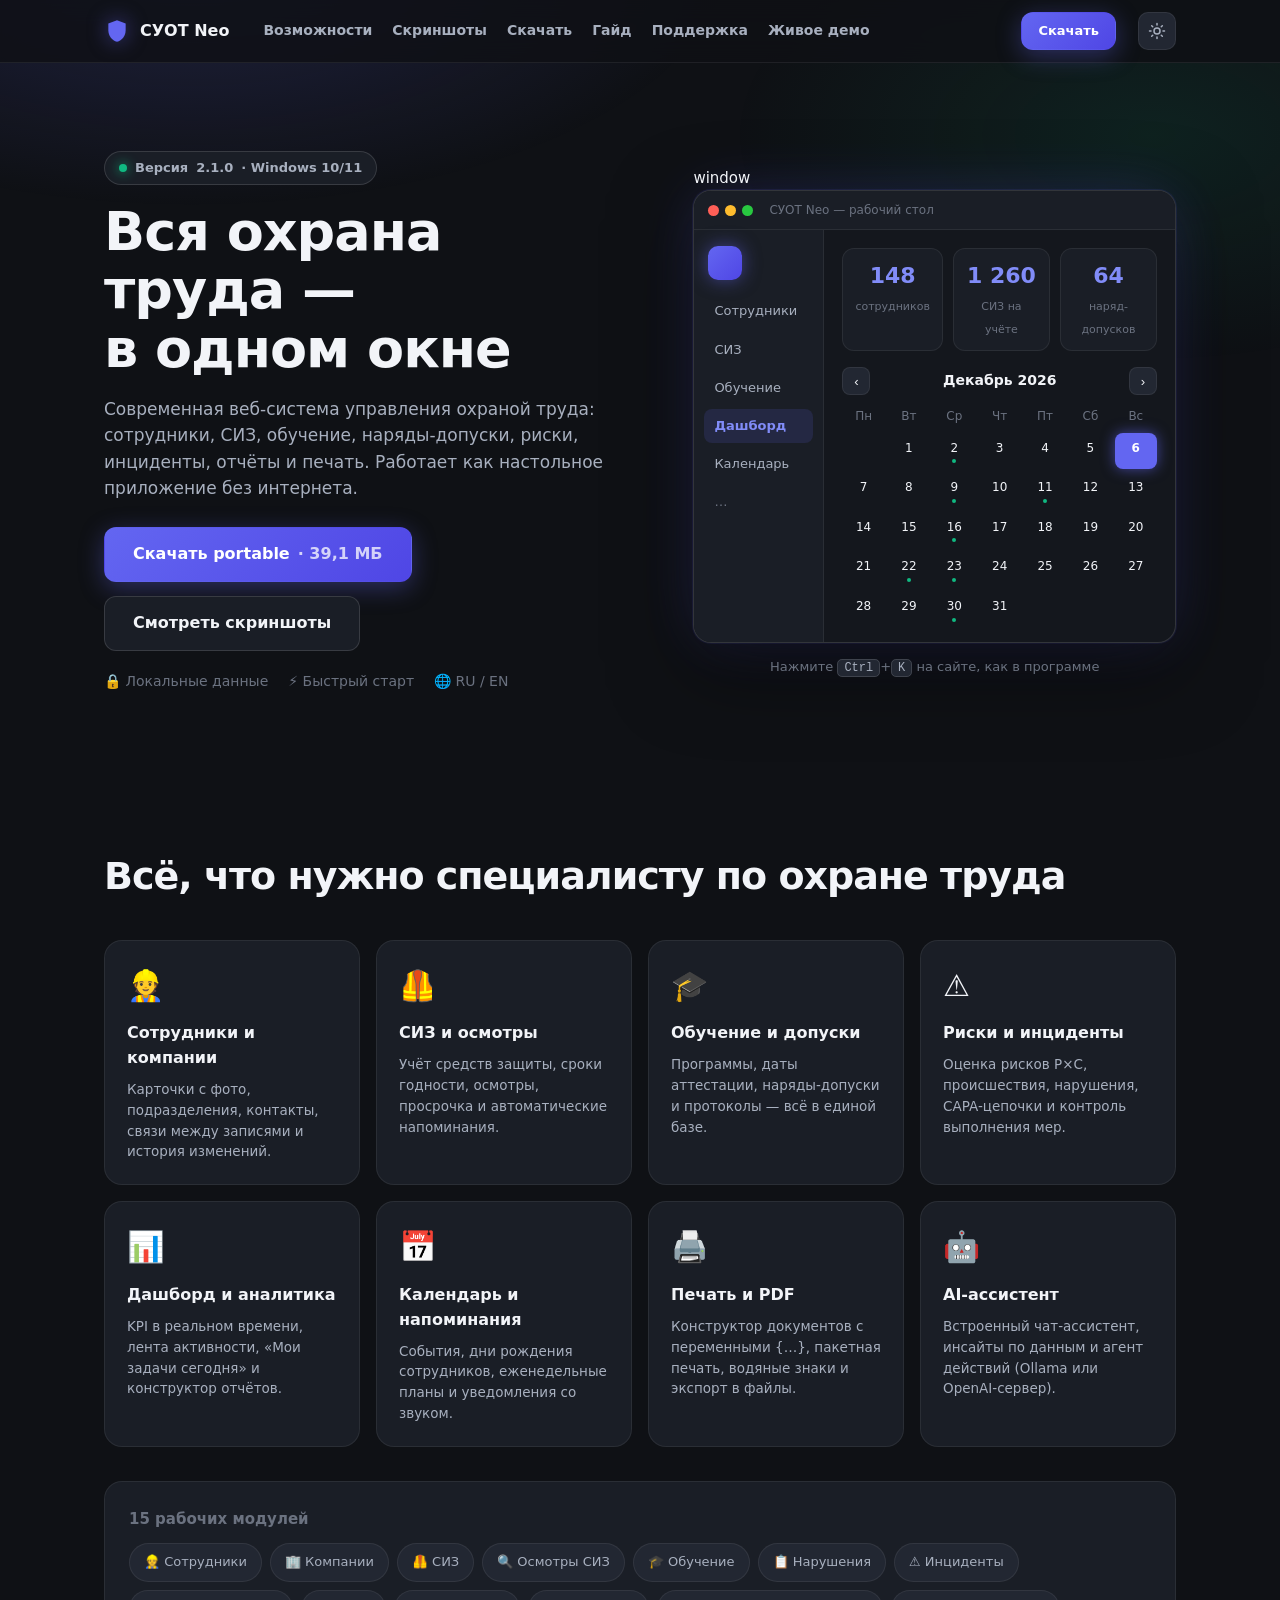
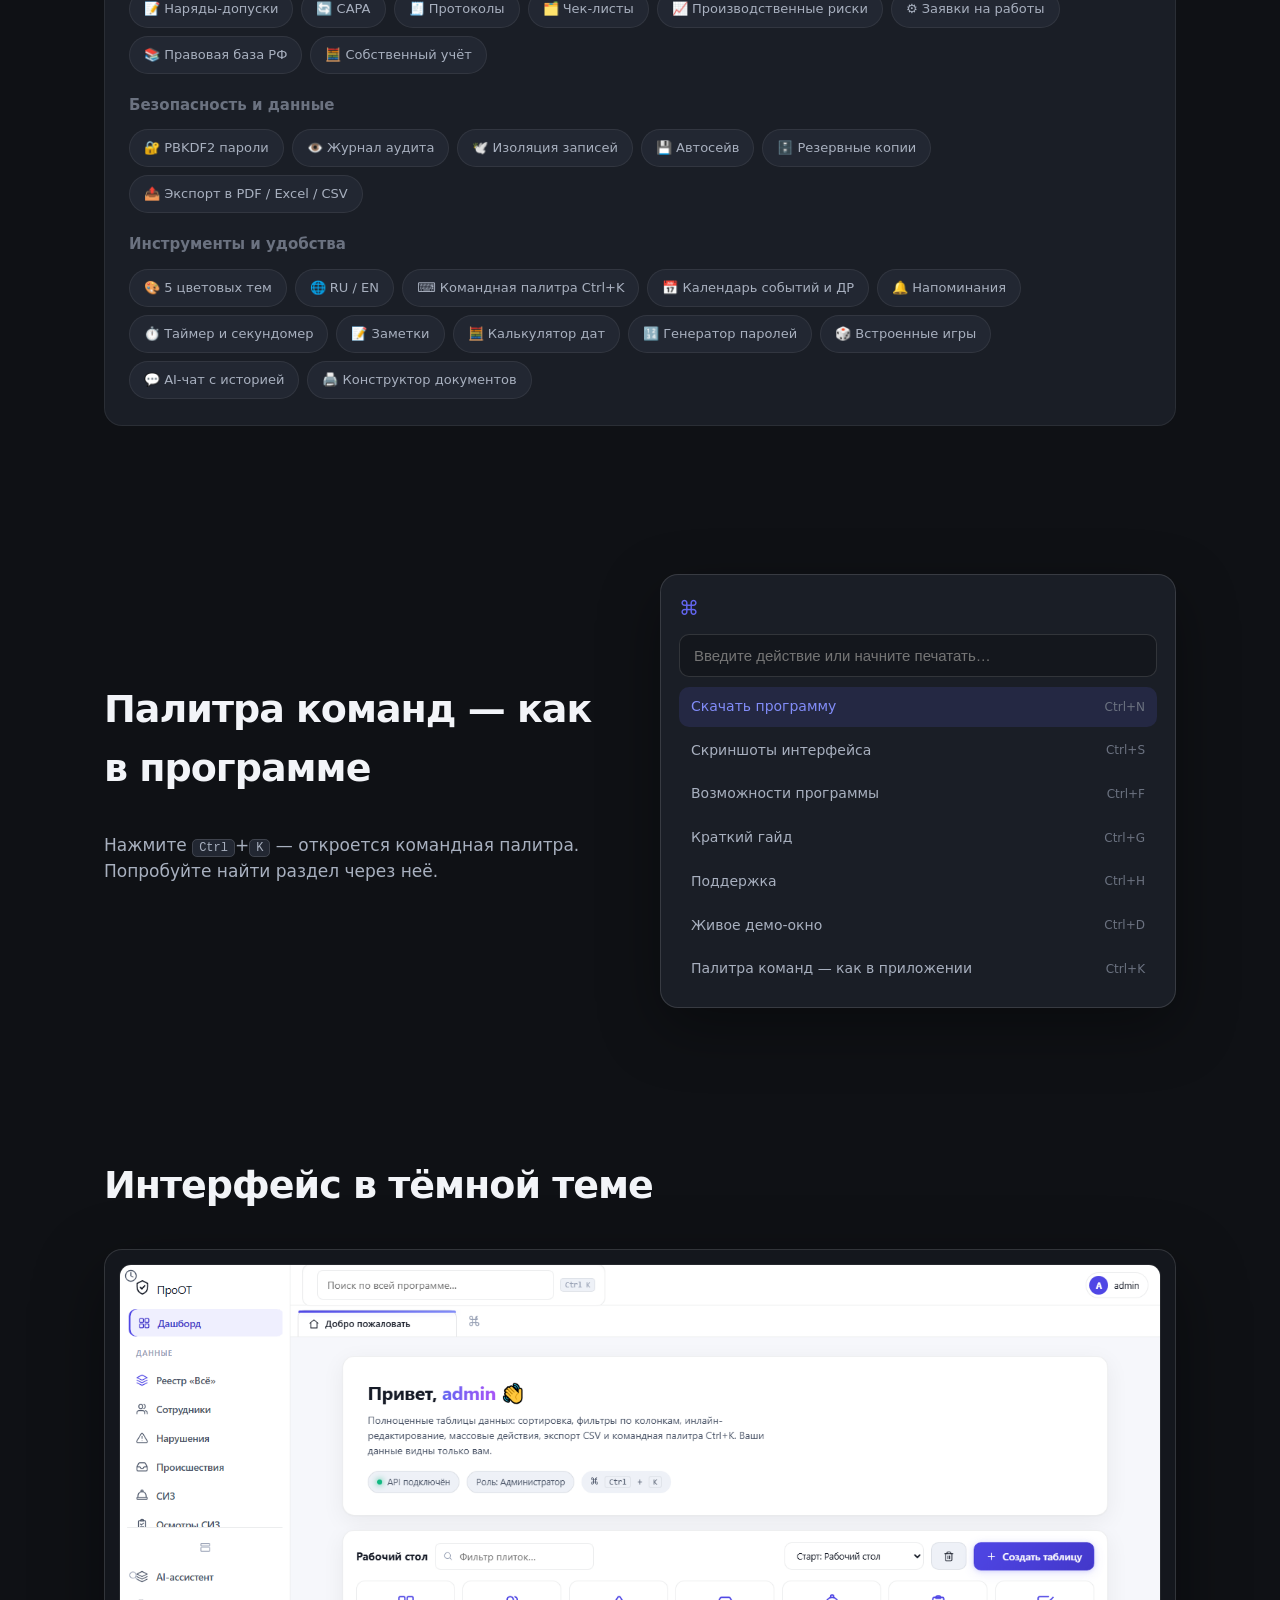
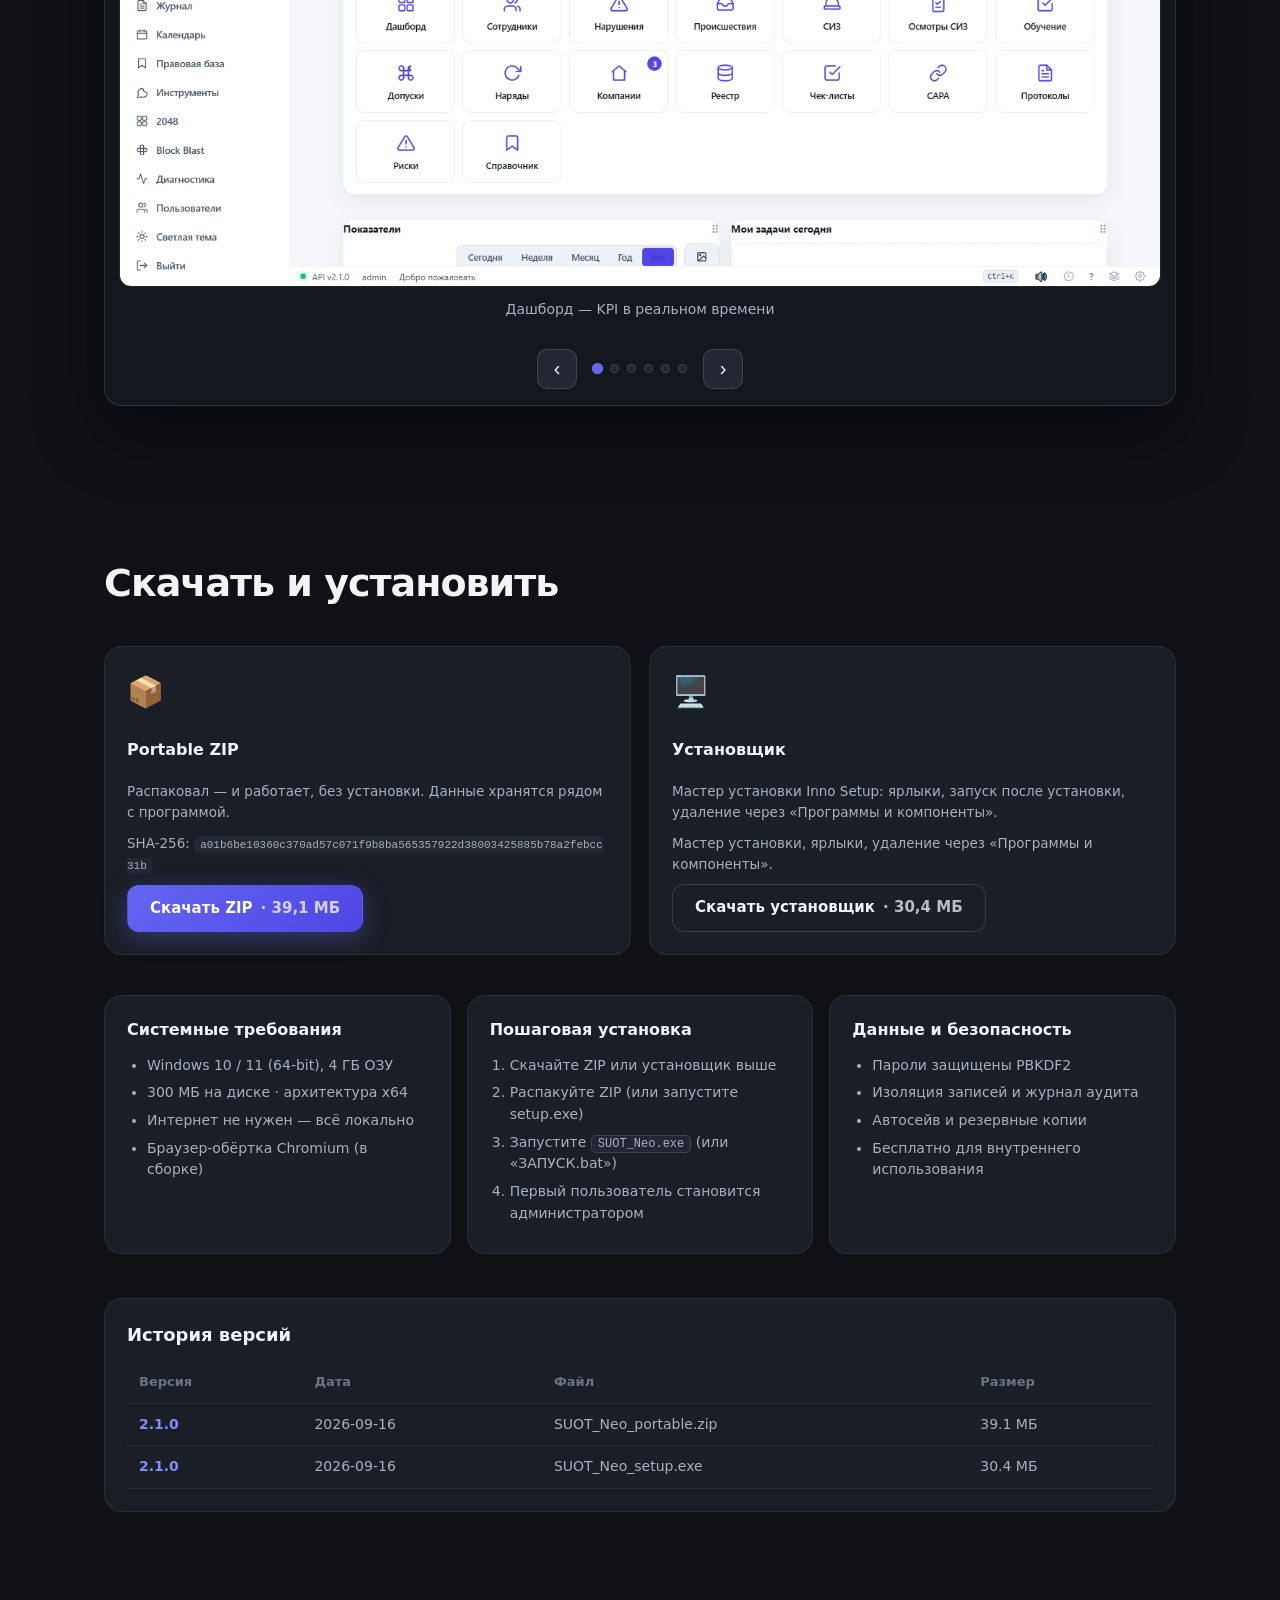
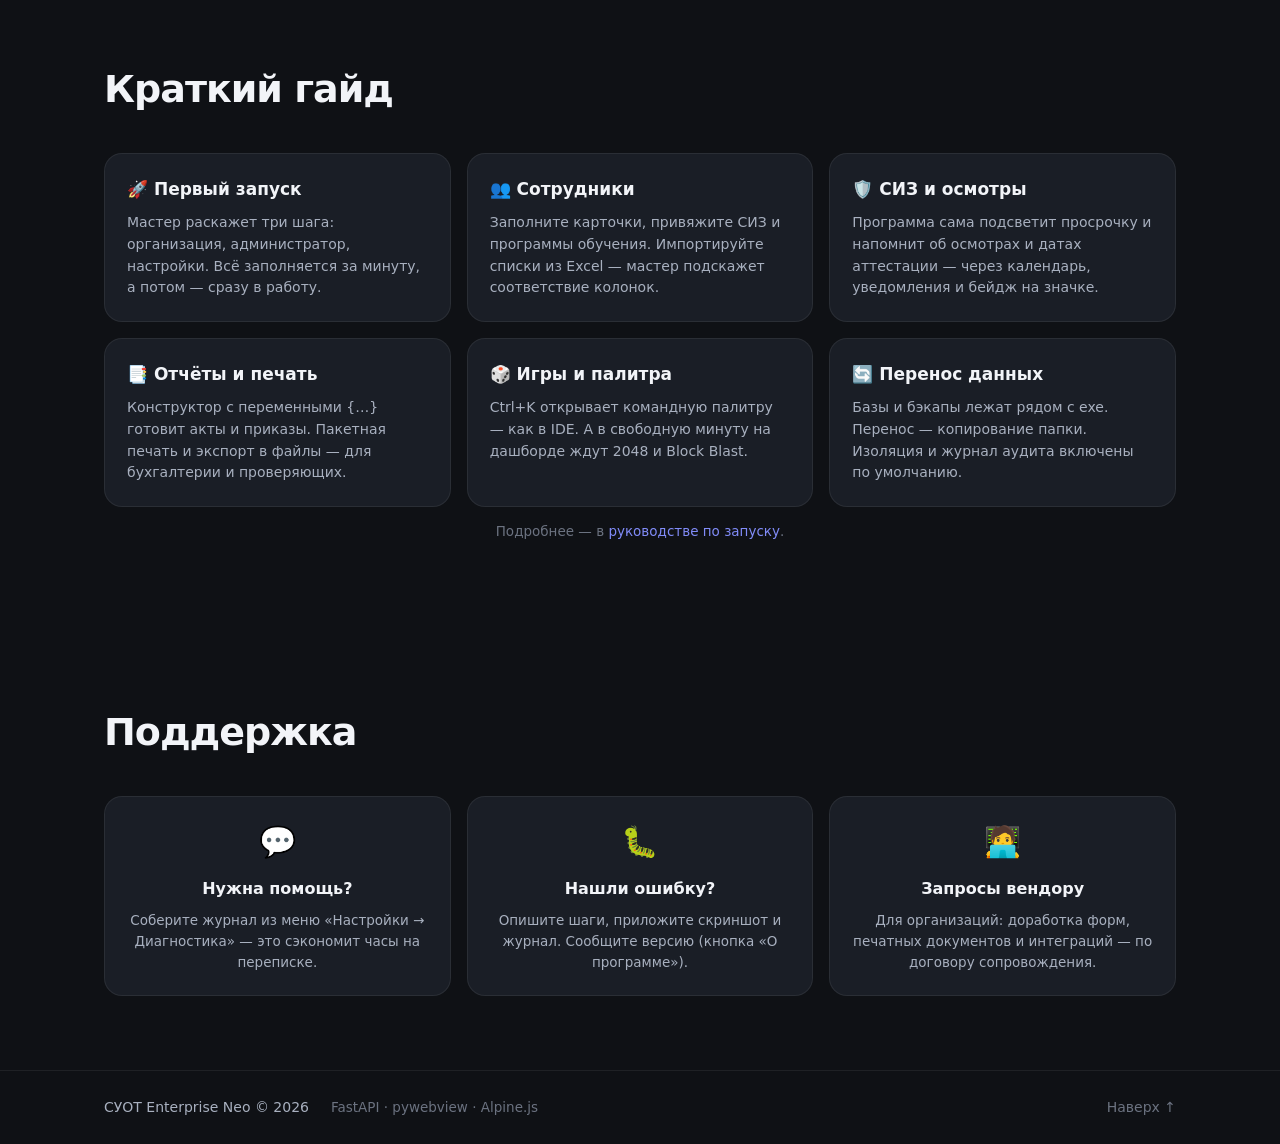
==== site/index.html @ 49ec8825 "site: publish landing with full downloads (portable zip + installer setup) and GitHub Pages workflow" ====
<!doctype html>
<html lang="ru">
<head>
<meta charset="utf-8">
<meta name="viewport" content="width=device-width, initial-scale=1">
<title>СУОТ Enterprise Neo — система управления охраной труда</title>
<meta name="description" content="СУОТ Enterprise Neo — система управления охраной труда для Windows: сотрудники и компании, СИЗ и осмотры, обучение и наряды-допуски, риски и инциденты, CAPA, протоколы, чек-листы, правовая база РФ, дашборд и аналитика, календарь с напоминаниями, AI-ассистент, печать документов и PDF, резервные копии, 15 модулей, RU/EN, автономная работа без интернета. Бесплатно для внутреннего использования. Скачать portable ZIP или установщик.">
<link rel="icon" type="image/svg+xml" href="data:image/svg+xml,%3Csvg xmlns='http://www.w3.org/2000/svg' viewBox='0 0 24 24'%3E%3Cpath fill='%236366F1' d='M12 2L4 5v6c0 5.5 3.4 9.6 8 11 4.6-1.4 8-5.5 8-11V5l-8-3z'/%3E%3C/svg%3E">
<link rel="stylesheet" href="css/site.css">
</head>
<body data-theme="dark">

<!-- Фоновая сетка -->
<div class="bg-glow" aria-hidden="true"></div>

<header class="nav">
  <div class="wrap nav-in">
    <a class="brand" href="#top">
      <svg class="logo" viewBox="0 0 24 24" aria-hidden="true"><path fill="currentColor" d="M12 2L4 5v6c0 5.5 3.4 9.6 8 11 4.6-1.4 8-5.5 8-11V5l-8-3z"/></svg>
      <span>СУОТ&nbsp;Neo</span>
    </a>
    <nav class="nav-links">
      <a href="#features">Возможности</a>
      <a href="#screens">Скриншоты</a>
      <a href="#download">Скачать</a>
      <a href="#guide">Гайд</a>
      <a href="#support">Поддержка</a>
      <a href="#demo">Живое демо</a>
    </nav>
    <a class="btn btn-primary btn-sm" href="#download">Скачать</a>
    <button class="theme-toggle" id="themeToggle" title="Сменить тему" aria-label="Сменить тему">
      <svg id="sunIc" viewBox="0 0 24 24" aria-hidden="true"><circle cx="12" cy="12" r="4"/><path d="M12 2v2m0 16v2M4.9 4.9l1.4 1.4m11.4 11.4 1.4 1.4M2 12h2m16 0h2M4.9 19.1l1.4-1.4M17.7 6.3l1.4-1.4"/></svg>
      <svg id="moonIc" viewBox="0 0 24 24" aria-hidden="true"><path d="M21 12.8A9 9 0 1 1 11.2 3 7 7 0 0 0 21 12.8z"/></svg>
    </button>
  </div>
</header>

<main id="top">
  <!-- ═══ HERO ═══ -->
  <section class="hero">
    <div class="wrap">
      <div class="hero-grid">
        <div class="hero-copy reveal">
          <div class="chip">
            <span class="pulse"></span> Версия <b id="heroVer">2.1.0</b> · Windows 10/11
          </div>
          <h1>Вся охрана труда —<br>в одном окне</h1>
          <p class="lead">
            Современная веб-система управления охраной труда: сотрудники, СИЗ,
            обучение, наряды-допуски, риски, инциденты, отчёты и печать.
            Работает как настольное приложение без интернета.
          </p>
          <div class="hero-cta">
            <a class="btn btn-primary btn-lg" id="dlPrimaryBtn" href="downloads/SUOT_Neo_portable.zip">
              Скачать portable <span class="dim" id="dlSize">· 39&nbsp;МБ</span>
            </a>
            <a class="btn btn-ghost btn-lg" href="#screens">Смотреть скриншоты</a>
          </div>
          <div class="hero-meta">
            <span>🔒 Локальные данные</span>
            <span>⚡ Быстрый старт</span>
            <span>🌐 RU / EN</span>
          </div>
        </div>

        <!-- «Прикольная фишка»: живое мини-приложение -->
        <div class="hero-stage reveal" id="demo">
          window
          <div class="appframe">
            <div class="appframe-bar">
              <span class="dot r"></span><span class="dot y"></span><span class="dot g"></span>
              <span class="appframe-title">СУОТ Neo — рабочий стол</span>
            </div>
            <div class="appframe-body">
              <div class="mini-side">
                <div class="mini-logo"></div>
                <span>Сотрудники</span><span>СИЗ</span><span>Обучение</span>
                <span class="active">Дашборд</span><span>Календарь</span>
                <span class="mini-add">…</span>
              </div>
              <div class="mini-main">
                <div class="mini-kpis">
                  <div class="mini-kpi"><b id="kpi1">0</b><span>сотрудников</span></div>
                  <div class="mini-kpi"><b id="kpi2">0</b><span>СИЗ на учёте</span></div>
                  <div class="mini-kpi"><b id="kpi3">0</b><span>наряд-допусков</span></div>
                </div>
                <div class="mini-cal-head">
                  <button class="mc-btn" data-mc="-1" aria-label="Назад">‹</button>
                  <b id="mcTitle">…</b>
                  <button class="mc-btn" data-mc="1" aria-label="Вперёд">›</button>
                </div>
                <div class="mini-cal" id="miniCal"></div>
              </div>
            </div>
          </div>
          <div class="kbd-hint">Нажмите <kbd>Ctrl</kbd>+<kbd>K</kbd> на сайте, как в программе</div>
        </div>
      </div>
    </div>
  </section>

  <!-- ═══ Возможности ═══ -->
  <section class="section" id="features">
    <div class="wrap">
      <h2 class="section-title reveal">Всё, что нужно специалисту по охране труда</h2>
      <div class="cards">
        <div class="card reveal">
          <div class="card-ic">👷</div>
          <h3>Сотрудники и компании</h3>
          <p>Карточки с фото, подразделения, контакты, связи между записями и история изменений.</p>
        </div>
        <div class="card reveal">
          <div class="card-ic">🦺</div>
          <h3>СИЗ и осмотры</h3>
          <p>Учёт средств защиты, сроки годности, осмотры, просрочка и автоматические напоминания.</p>
        </div>
        <div class="card reveal">
          <div class="card-ic">🎓</div>
          <h3>Обучение и допуски</h3>
          <p>Программы, даты аттестации, наряды-допуски и протоколы — всё в единой базе.</p>
        </div>
        <div class="card reveal">
          <div class="card-ic">⚠️</div>
          <h3>Риски и инциденты</h3>
          <p>Оценка рисков P×C, происшествия, нарушения, CAPA-цепочки и контроль выполнения мер.</p>
        </div>
        <div class="card reveal">
          <div class="card-ic">📊</div>
          <h3>Дашборд и аналитика</h3>
          <p>KPI в реальном времени, лента активности, «Мои задачи сегодня» и конструктор отчётов.</p>
        </div>
        <div class="card reveal">
          <div class="card-ic">📅</div>
          <h3>Календарь и напоминания</h3>
          <p>События, дни рождения сотрудников, еженедельные планы и уведомления со звуком.</p>
        </div>
        <div class="card reveal">
          <div class="card-ic">🖨️</div>
          <h3>Печать и PDF</h3>
          <p>Конструктор документов с переменными {…}, пакетная печать, водяные знаки и экспорт в файлы.</p>
        </div>
        <div class="card reveal">
          <div class="card-ic">🤖</div>
          <h3>AI-ассистент</h3>
          <p>Встроенный чат-ассистент, инсайты по данным и агент действий (Ollama или OpenAI-сервер).</p>
        </div>
      </div>

      <div class="full-list reveal">
        <h3 class="full-title">15 рабочих модулей</h3>
        <div class="mod-grid">
          <span class="mod-chip">👷 Сотрудники</span>
          <span class="mod-chip">🏢 Компании</span>
          <span class="mod-chip">🦺 СИЗ</span>
          <span class="mod-chip">🔍 Осмотры СИЗ</span>
          <span class="mod-chip">🎓 Обучение</span>
          <span class="mod-chip">📋 Нарушения</span>
          <span class="mod-chip">⚠️ Инциденты</span>
          <span class="mod-chip">📝 Наряды-допуски</span>
          <span class="mod-chip">🔄 CAPA</span>
          <span class="mod-chip">🧾 Протоколы</span>
          <span class="mod-chip">🗂️ Чек-листы</span>
          <span class="mod-chip">📈 Производственные риски</span>
          <span class="mod-chip">⚙️ Заявки на работы</span>
          <span class="mod-chip">📚 Правовая база РФ</span>
          <span class="mod-chip">🧮 Собственный учёт</span>
        </div>
        <h3 class="full-title">Безопасность и данные</h3>
        <div class="mod-grid">
          <span class="mod-chip">🔐 PBKDF2 пароли</span>
          <span class="mod-chip">👁️ Журнал аудита</span>
          <span class="mod-chip">🕊️ Изоляция записей</span>
          <span class="mod-chip">💾 Автосейв</span>
          <span class="mod-chip">🗄️ Резервные копии</span>
          <span class="mod-chip">📤 Экспорт в PDF / Excel / CSV</span>
        </div>
        <h3 class="full-title">Инструменты и удобства</h3>
        <div class="mod-grid">
          <span class="mod-chip">🎨 5 цветовых тем</span>
          <span class="mod-chip">🌐 RU / EN</span>
          <span class="mod-chip">⌨️ Командная палитра Ctrl+K</span>
          <span class="mod-chip">📅 Календарь событий и ДР</span>
          <span class="mod-chip">🔔 Напоминания</span>
          <span class="mod-chip">⏱️ Таймер и секундомер</span>
          <span class="mod-chip">📝 Заметки</span>
          <span class="mod-chip">🧮 Калькулятор дат</span>
          <span class="mod-chip">🔢 Генератор паролей</span>
          <span class="mod-chip">🎲 Встроенные игры</span>
          <span class="mod-chip">💬 AI-чат с историей</span>
          <span class="mod-chip">🖨️ Конструктор документов</span>
        </div>
      </div>
    </div>
  </section>

  <!-- ═══ Палитра Ctrl+K ═══ -->
  <section class="section section-palette" id="palette">
    <div class="wrap">
      <div class="palette-call reveal">
        <div>
          <h2 class="section-title">Палитра команд — как в программе</h2>
          <p class="lead">Нажмите <kbd>Ctrl</kbd>+<kbd>K</kbd> — откроется командная палитра. Попробуйте найти раздел через неё.</p>
        </div>
        <div class="palette-placeholder">
          <span class="pp-ic">⌘</span>
          <input id="paletteSearch" placeholder="Введите действие или начните печатать…" aria-label="Поиск раздела">
          <div class="pp-results" id="paletteResults"></div>
        </div>
      </div>
    </div>
  </section>

  <!-- ═══ Скриншоты (карусель) ═══ -->
  <section class="section" id="screens">
    <div class="wrap">
      <h2 class="section-title reveal">Интерфейс в тёмной теме</h2>
      <div class="carousel reveal" data-carousel>
        <div class="car-room" id="carRoom">
          <figure class="slide" data-slide>
            <img src="media/shots/shot-dashboard.png" alt="Дашборд с KPI" loading="lazy">
            <figcaption>Дашборд — KPI в реальном времени</figcaption>
          </figure>
          <figure class="slide" data-slide>
            <img src="media/shots/shot-employees.png" alt="Карточки сотрудников" loading="lazy">
            <figcaption>Сотрудники — карточки, фото, история</figcaption>
          </figure>
          <figure class="slide" data-slide>
            <img src="media/shots/shot-ppe.png" alt="Учёт СИЗ" loading="lazy">
            <figcaption>СИЗ — сроки, осмотры, напоминания</figcaption>
          </figure>
          <figure class="slide" data-slide>
            <img src="media/shots/shot-training.png" alt="Обучение и аттестации" loading="lazy">
            <figcaption>Обучение — программы и даты аттестации</figcaption>
          </figure>
          <figure class="slide" data-slide>
            <img src="media/shots/shot-calendar.png" alt="Календарь событий" loading="lazy">
            <figcaption>Календарь — события и напоминания</figcaption>
          </figure>
          <figure class="slide" data-slide>
            <img src="media/shots/shot-game.png" alt="Игра 2048" loading="lazy">
            <figcaption>Дашборд умеет отдыхать — встроенные игры</figcaption>
          </figure>
        </div>
        <div class="car-nav">
          <button class="car-btn" data-car-prev aria-label="Назад">‹</button>
          <div class="car-dots" data-car-dots></div>
          <button class="car-btn" data-car-next aria-label="Вперёд">›</button>
        </div>
      </div>
    </div>
  </section>

  <!-- ═══ Скачать и установить ═══ -->
  <section class="section" id="download">
    <div class="wrap">
      <h2 class="section-title reveal">Скачать и установить</h2>

      <div class="download-grid">
        <div class="card dl-card reveal">
          <div class="card-ic">📦</div>
          <h3>Portable ZIP</h3>
          <p class="muted-p">Распаковал — и работает, без установки. Данные хранятся рядом с программой.</p>
          <p class="dl-hash muted-p" id="dlHashZip">хэш SHA-256 загружается…</p>
          <a class="btn btn-primary" id="dlZip" href="downloads/SUOT_Neo_portable.zip">
            Скачать ZIP <span class="dim" id="dlZipSize">· 39 МБ</span>
          </a>
        </div>
        <div class="card dl-card reveal">
          <div class="card-ic">🖥️</div>
          <h3>Установщик</h3>
          <p class="muted-p">Мастер установки Inno Setup: ярлыки, запуск после установки, удаление через «Программы и компоненты».</p>
          <p class="muted-p" id="dlSetupNote">Мастер установки Inno Setup: ярлыки, запуск после установки, удаление через «Программы и компоненты».</p>
          <a class="btn btn-ghost" id="dlSetup" href="downloads/SUOT_Neo_setup.exe" style="display:none">
            Скачать установщик <span class="dim" id="dlSetupSize"></span>
          </a>
        </div>
      </div>

      <div class="reqs-grid reveal">
        <div class="req-card">
          <h3>Системные требования</h3>
          <ul>
            <li>Windows 10 / 11 (64-bit), 4 ГБ ОЗУ</li>
            <li>300 МБ на диске · архитектура x64</li>
            <li>Интернет не нужен — всё локально</li>
            <li>Браузер-обёртка Chromium (в сборке)</li>
          </ul>
        </div>
        <div class="req-card">
          <h3>Пошаговая установка</h3>
          <ol>
            <li>Скачайте ZIP или установщик выше</li>
            <li>Распакуйте ZIP (или запустите setup.exe)</li>
            <li>Запустите <kbd>SUOT_Neo.exe</kbd> (или «ЗАПУСК.bat»)</li>
            <li>Первый пользователь становится администратором</li>
          </ol>
        </div>
        <div class="req-card">
          <h3>Данные и безопасность</h3>
          <ul>
            <li>Пароли защищены PBKDF2</li>
            <li>Изоляция записей и журнал аудита</li>
            <li>Автосейв и резервные копии</li>
            <li>Бесплатно для внутреннего использования</li>
          </ul>
        </div>
      </div>

      <div class="versions reveal">
        <h3>История версий</h3>
        <table class="ver-table" id="verTable">
          <thead>
            <tr><th>Версия</th><th>Дата</th><th>Файл</th><th>Размер</th></tr>
          </thead>
          <tbody id="verBody"><tr><td colspan="4" class="muted-p">Загрузка истории…</td></tr></tbody>
        </table>
      </div>
    </div>
  </section>

  <!-- ═══ Гайд ═══ -->
  <section class="section" id="guide">
    <div class="wrap">
      <h2 class="section-title reveal">Краткий гайд</h2>
      <div class="guide-grid">
        <div class="guide-card reveal">
          <h3>🚀 Первый запуск</h3>
          <p>Мастер раскажет три шага: организация, администратор, настройки. Всё заполняется за минуту, а потом — сразу в работу.</p>
        </div>
        <div class="guide-card reveal">
          <h3>👥 Сотрудники</h3>
          <p>Заполните карточки, привяжите СИЗ и программы обучения. Импортируйте списки из Excel — мастер подскажет соответствие колонок.</p>
        </div>
        <div class="guide-card reveal">
          <h3>🛡️ СИЗ и осмотры</h3>
          <p>Программа сама подсветит просрочку и напомнит об осмотрах и датах аттестации — через календарь, уведомления и бейдж на значке.</p>
        </div>
        <div class="guide-card reveal">
          <h3>📑 Отчёты и печать</h3>
          <p>Конструктор с переменными {…} готовит акты и приказы. Пакетная печать и экспорт в файлы — для бухгалтерии и проверяющих.</p>
        </div>
        <div class="guide-card reveal">
          <h3>🎲 Игры и палитра</h3>
          <p>Ctrl+K открывает командную палитру — как в IDE. А в свободную минуту на дашборде ждут 2048 и Block Blast.</p>
        </div>
        <div class="guide-card reveal">
          <h3>🔄 Перенос данных</h3>
          <p>Базы и бэкапы лежат рядом с exe. Перенос — копирование папки. Изоляция и журнал аудита включены по умолчанию.</p>
        </div>
      </div>
      <p class="center muted-p">Подробнее — в <a href="docs/RUN_GUIDE.md">руководстве по запуску</a>.</p>
    </div>
  </section>

  <!-- ═══ Поддержка ═══ -->
  <section class="section section-support" id="support">
    <div class="wrap">
      <h2 class="section-title reveal">Поддержка</h2>
      <div class="support-grid">
        <div class="card support-card reveal">
          <div class="card-ic">💬</div>
          <h3>Нужна помощь?</h3>
          <p class="muted-p">Соберите журнал из меню «Настройки → Диагностика» — это сэкономит часы на переписке.</p>
        </div>
        <div class="card support-card reveal">
          <div class="card-ic">🐛</div>
          <h3>Нашли ошибку?</h3>
          <p class="muted-p">Опишите шаги, приложите скриншот и журнал. Сообщите версию (кнопка «О программе»).</p>
        </div>
        <div class="card support-card reveal">
          <div class="card-ic">🧑‍💻</div>
          <h3>Запросы вендору</h3>
          <p class="muted-p">Для организаций: доработка форм, печатных документов и интеграций — по договору сопровождения.</p>
        </div>
      </div>
    </div>
  </section>
</main>

<footer class="foot">
  <div class="wrap foot-in">
    <span>СУОТ Enterprise Neo © 2026</span>
    <span class="muted-p">FastAPI &middot; pywebview &middot; Alpine.js</span>
    <a href="#top">Наверх ↑</a>
  </div>
</footer>

<!-- Командная палитра (фишка) -->
<div class="cmd-overlay" id="cmdOverlay" hidden>
  <div class="cmd-panel">
    <div class="cmd-search">
      <span class="cmd-ic">⌘</span>
      <input id="cmdInput" placeholder="Действие…" autocomplete="off">
      <kbd>Esc</kbd>
    </div>
    <div class="cmd-list" id="cmdList"></div>
  </div>
</div>

<script src="js/site.js" defer></script>
</body>
</html>
---- site/css/site.css ----
/* ═══ СУОТ Neo — сайт-лендинг ═══
   Тот же стиль, что у приложения: тёмная тема, акцент индиго, переменные. */

:root {
  --bg-0: #0F1115;
  --bg-1: #14171D;
  --bg-2: #1A1E26;
  --bg-3: #222732;
  --t-0: #F2F4F8;
  --t-1: #A8B0BF;
  --t-2: #6B7280;
  --acc: #6366F1;
  --acc-h: #818CF8;
  --acc-p: #4F46E5;
  --acc-soft: rgba(99, 102, 241, .14);
  --ok: #10B981;
  --line: rgba(255, 255, 255, .07);
  --line-strong: rgba(255, 255, 255, .13);
  --ease: cubic-bezier(.4, 0, .2, 1);
  --r-lg: 18px;
  --r-md: 12px;
}

[data-theme="light"] {
  --bg-0: #F7F8FA;
  --bg-1: #FFFFFF;
  --bg-2: #FFFFFF;
  --bg-3: #EEF0F4;
  --t-0: #111827;
  --t-1: #4B5563;
  --t-2: #9CA3AF;
  --line: rgba(17, 24, 39, .09);
  --line-strong: rgba(17, 24, 39, .15);
}

* { box-sizing: border-box; }

html { scroll-behavior: smooth; }

body {
  margin: 0;
  font-family: Inter, "Segoe UI", system-ui, -apple-system, sans-serif;
  font-size: 15px; line-height: 1.55;
  background: var(--bg-0); color: var(--t-0);
  transition: background .3s var(--ease), color .3s var(--ease);
  overflow-x: hidden;
}

[data-theme="light"] .theme-toggle #moonIc { display: block; }
[data-theme="light"] .theme-toggle #sunIc { display: none; }
.theme-toggle #sunIc { display: block; }
.theme-toggle #moonIc { display: none; }
.theme-toggle svg { width: 18px; height: 18px; stroke: currentColor;
  fill: none; stroke-width: 2; stroke-linecap: round; stroke-linejoin: round; }
.theme-toggle { background: var(--bg-3); color: var(--t-1); border: 1px solid var(--line);
  border-radius: 10px; width: 38px; height: 38px; display: inline-flex;
  align-items: center; justify-content: center; cursor: pointer;
  transition: transform .2s var(--ease), color .2s var(--ease); }
.theme-toggle:hover { color: var(--acc-h); transform: rotate(20deg); }
.theme-toggle #moonIc { fill: var(--t-1); stroke: none; }

a { color: var(--acc-h); text-decoration: none; }
kbd { background: var(--bg-3); border: 1px solid var(--line-strong); border-radius: 5px;
  padding: 1px 6px; font-size: 12px; color: var(--t-1); }
::selection { background: var(--acc-soft); }

::-webkit-scrollbar { width: 10px; height: 10px; }
::-webkit-scrollbar-thumb { background: var(--bg-3); border-radius: 8px; }
::-webkit-scrollbar-track { background: transparent; }

.wrap { max-width: 1120px; margin: 0 auto; padding: 0 24px; }

/* ── фон ── */
.bg-glow { position: fixed; inset: 0; z-index: -1; pointer-events: none;
  background:
    radial-gradient(900px 420px at 15% -5%, rgba(99,102,241,.20), transparent 60%),
    radial-gradient(700px 380px at 90% 15%, rgba(16,185,129,.10), transparent 60%); }

/* ── шапка ── */
.nav { position: sticky; top: 0; z-index: 40;
  background: color-mix(in srgb, var(--bg-0) 82%, transparent);
  backdrop-filter: blur(12px);
  border-bottom: 1px solid var(--line); }
.nav-in { display: flex; align-items: center; gap: 22px; height: 62px; }
.brand { display: flex; align-items: center; gap: 10px; font-weight: 800;
  font-size: 16px; color: var(--t-0); }
.brand .logo { width: 26px; height: 26px; color: var(--acc); filter: drop-shadow(0 0 10px var(--acc-glow, rgba(99,102,241,.5))); }
.nav-links { display: flex; gap: 20px; flex: 1; margin-left: 12px; }
.nav-links a { color: var(--t-1); font-size: 14px; font-weight: 600;
  transition: color .2s var(--ease); }
.nav-links a:hover { color: var(--acc-h); }

/* ── кнопки ── */
.btn { display: inline-flex; align-items: center; gap: 8px; justify-content: center;
  border-radius: 12px; font-weight: 700; font-size: 15px; padding: 11px 22px;
  border: 1px solid transparent; cursor: pointer; text-decoration: none;
  transition: transform .18s var(--ease), box-shadow .18s var(--ease),
              background .18s var(--ease), border-color .18s var(--ease); }
.btn-primary { background: linear-gradient(135deg, var(--acc) 0%, var(--acc-p) 100%);
  color: #fff !important; box-shadow: 0 6px 24px var(--acc-glow, rgba(99,102,241,.35)); }
.btn-primary:hover { transform: translateY(-2px); box-shadow: 0 10px 32px var(--acc-glow, rgba(99,102,241,.5)); }
.btn-ghost { background: var(--bg-2); color: var(--t-0); border-color: var(--line-strong); }
.btn-ghost:hover { transform: translateY(-2px); border-color: var(--acc); }
.btn-lg { padding: 14px 28px; font-size: 16px; }
.btn-sm { padding: 8px 16px; font-size: 13px; }
.dim { opacity: .75; font-weight: 600; }
.center { text-align: center; }

/* ── hero ── */
.hero { padding: 88px 0 80px; }
.hero-grid { display: grid; grid-template-columns: 1.05fr .95fr; gap: 56px;
  align-items: center; }
.hero h1 { font-size: clamp(34px, 5vw, 54px); line-height: 1.08; margin: 18px 0;
  font-weight: 900; letter-spacing: -1px; }
.chip { display: inline-flex; align-items: center; gap: 8px; background: var(--bg-2);
  border: 1px solid var(--line-strong); border-radius: 999px; padding: 6px 14px;
  font-size: 13px; color: var(--t-1); font-weight: 600; }
.pulse { width: 8px; height: 8px; border-radius: 50%; background: var(--ok);
  box-shadow: 0 0 12px var(--ok); animation: pulse 1.8s infinite; }
@keyframes pulse { 0%,100% { opacity: 1; transform: scale(1);}
  50% { opacity: .5; transform: scale(.85); } }
.lead { color: var(--t-1); font-size: 17px; max-width: 520px; }
.hero-cta { display: flex; gap: 14px; flex-wrap: wrap; margin: 26px 0 20px; }
.hero-meta { display: flex; gap: 20px; flex-wrap: wrap; color: var(--t-2);
  font-size: 14px; }
.hero-stage { position: relative; }
.kbd-hint { margin-top: 14px; color: var(--t-2); font-size: 13px; text-align: center; }

/* ── мини-приложение (фишка) ── */
.appframe { background: var(--bg-1); border: 1px solid var(--line-strong);
  border-radius: var(--r-lg); overflow: hidden;
  box-shadow: 0 24px 80px rgba(0,0,0,.5), 0 0 0 1px rgba(99,102,241,.12),
              0 0 60px -10px var(--acc-glow, rgba(99,102,241,.35));
  animation: float 7s ease-in-out infinite; }
.appframe:hover { animation-play-state: paused; }
@keyframes float {
  0%,100% { transform: translateY(0) rotate(0); }
  50% { transform: translateY(-10px) rotate(.4deg); } }
.appframe-bar { display: flex; align-items: center; gap: 6px; padding: 10px 14px;
  background: var(--bg-2); border-bottom: 1px solid var(--line); }
.dot { width: 11px; height: 11px; border-radius: 50%; }
.dot.r { background: #FF5F57; } .dot.y { background: #FEBC2E; } .dot.g { background: #28C840; }
.appframe-title { color: var(--t-2); font-size: 12px; margin-left: 10px; }
.appframe-body { display: grid; grid-template-columns: 130px 1fr; min-height: 320px; }
.mini-side { background: var(--bg-2); border-right: 1px solid var(--line);
  padding: 14px 10px; display: flex; flex-direction: column; gap: 4px;
  font-size: 13px; color: var(--t-1); }
.mini-side span { padding: 7px 10px; border-radius: 8px; white-space: nowrap;
  transition: background .2s var(--ease), color .2s var(--ease); }
.mini-side span.active { background: var(--acc-soft); color: var(--acc-h); font-weight: 600; }
.mini-logo { width: 34px; height: 34px; border-radius: 10px; margin: 2px 4px 10px;
  background: linear-gradient(135deg, var(--acc), var(--acc-p));
  box-shadow: 0 0 18px var(--acc-glow, rgba(99,102,241,.5)); }
.mini-side .mini-add { color: var(--t-2); }
.mini-main { padding: 18px 18px 14px; }
.mini-kpis { display: grid; grid-template-columns: repeat(3, 1fr); gap: 10px; margin-bottom: 16px; }
.mini-kpi { background: var(--bg-2); border: 1px solid var(--line); border-radius: 12px;
  padding: 10px 12px; text-align: center; }
.mini-kpi b { display: block; font-size: 22px; color: var(--acc-h); font-weight: 800; }
.mini-kpi span { font-size: 11px; color: var(--t-2); }
.mini-cal-head { display: flex; align-items: center; justify-content: space-between;
  margin-bottom: 8px; font-size: 14px; }
.mc-btn { background: var(--bg-3); color: var(--t-0); border: 1px solid var(--line);
  border-radius: 8px; width: 28px; height: 28px; cursor: pointer;
  transition: background .2s var(--ease); }
.mc-btn:hover { background: var(--acc-soft); color: var(--acc-h); }
.mini-cal { display: grid; grid-template-columns: repeat(7, 1fr); gap: 3px;
  font-size: 12px; }
.mini-cal .dw { text-align: center; color: var(--t-2); padding: 4px 0; }
.mini-cal .dn { text-align: center; padding: 6px 0; border-radius: 8px; color: var(--t-0);
  transition: background .15s var(--ease), color .15s var(--ease); }
.mini-cal .dn.today { background: var(--acc); color: #fff; font-weight: 700;
  box-shadow: 0 0 14px var(--acc-glow, rgba(99,102,241,.6)); }
.mini-cal .dn.off { color: var(--t-2); opacity: .55; }
.mini-cal .dn.ev::after { content: ""; display: block; width: 4px; height: 4px;
  margin: 2px auto 0; border-radius: 50%; background: var(--ok); }

/* ── разделы ── */
.section { padding: 74px 0; }
.section-title { font-size: clamp(26px, 3.6vw, 38px); margin: 0 0 34px; font-weight: 900;
  letter-spacing: -1px; }
.cards { display: grid; grid-template-columns: repeat(4, 1fr); gap: 16px; }
.card { background: var(--bg-2); border: 1px solid var(--line); border-radius: var(--r-lg);
  padding: 22px; transition: transform .22s var(--ease), border-color .22s var(--ease),
              box-shadow .22s var(--ease); }
.card:hover { transform: translateY(-5px); border-color: var(--acc);
  box-shadow: 0 14px 40px rgba(0,0,0,.35), 0 0 24px -6px var(--acc-glow, rgba(99,102,241,.4)); }
.card-ic { font-size: 30px; margin-bottom: 12px; }
.card h3 { margin: 0 0 8px; font-size: 16px; }
.card p { margin: 0; color: var(--t-1); font-size: 13.5px; }

/* ── палитра────────────────────────────────── */
.section-palette { }
.palette-call { display: grid; grid-template-columns: 1fr 1fr; gap: 40px; align-items: center; }
.palette-placeholder { background: var(--bg-2); border: 1px solid var(--line-strong);
  border-radius: var(--r-lg); padding: 18px; display: flex; flex-direction: column; gap: 10px;
  box-shadow: var(--shadow, 0 20px 60px rgba(0,0,0,.35)); }
.pp-ic { font-size: 20px; color: var(--acc); }
.palette-placeholder input { background: var(--bg-1); border: 1px solid var(--line-strong);
  border-radius: 10px; color: var(--t-0); font-size: 15px; padding: 12px 14px;
  outline: none; width: 100%; transition: border-color .2s var(--ease); }
.palette-placeholder input:focus { border-color: var(--acc); }
.pp-results { display: flex; flex-direction: column; gap: 4px; min-height: 60px; }
.pp-results .pp-item { display: flex; gap: 10px; align-items: center; padding: 9px 12px;
  border-radius: 10px; font-size: 14px; cursor: pointer; color: var(--t-1); }
.pp-results .pp-item:hover, .pp-results .pp-item.sel { background: var(--acc-soft); color: var(--acc-h); }
.pp-results .pp-hint { color: var(--t-2); font-size: 13px; padding: 8px 4px; }
.pp-results .pp-item .g { margin-left: auto; color: var(--t-2); font-size: 12px; }

/* ── как начать ── */
.muted-p { color: var(--t-2); font-size: 13.5px; }

/* ── футер ── */
.foot { border-top: 1px solid var(--line); padding: 26px 0; }
.foot-in { display: flex; align-items: center; gap: 22px; color: var(--t-1); font-size: 14px; }
.foot-in a { margin-left: auto; color: var(--t-2); }

/* ── командная палитра (фишка) ── */
.cmd-overlay { position: fixed; inset: 0; z-index: 100; background: rgba(0,0,0,.55);
  backdrop-filter: blur(6px); display: flex; align-items: flex-start;
  justify-content: center; padding-top: 12vh; }
.cmd-overlay[hidden] { display: none; }
.cmd-panel { width: 520px; max-width: 92vw; background: var(--bg-1);
  border: 1px solid var(--line-strong); border-radius: var(--r-lg);
  overflow: hidden; animation: popIn .25s var(--ease); box-shadow: 0 30px 90px rgba(0,0,0,.6); }
@keyframes popIn { from { opacity: 0; transform: translateY(-10px) scale(.98); }
  to { opacity: 1; transform: translateY(0) scale(1); } }
.cmd-search { display: flex; align-items: center; gap: 12px; padding: 16px 18px;
  border-bottom: 1px solid var(--line); }
.cmd-ic { color: var(--acc); font-size: 20px; }
.cmd-search input { flex: 1; background: transparent; border: none; color: var(--t-0);
  font-size: 16px; outline: none; }
.cmd-list { max-height: 40vh; overflow-y: auto; padding: 8px; }
.cmd-item { display: flex; align-items: center; gap: 10px; padding: 10px 14px;
  border-radius: 10px; cursor: pointer; font-size: 14px; color: var(--t-0); }
.cmd-item:hover, .cmd-item.sel { background: var(--acc-soft); color: var(--acc-h); }
.cmd-item .cat { margin-left: auto; color: var(--t-2); font-size: 12px; }
.cmd-empty { padding: 18px; color: var(--t-2); }

/* ── появление при скролле ── */
.reveal { opacity: 0; transform: translateY(26px);
  transition: opacity .7s var(--ease), transform .7s var(--ease); }
.reveal.in { opacity: 1; transform: none; }

/* ── карусель скриншотов ── */
.carousel { position: relative; overflow: hidden; border: 1px solid var(--line-strong);
  border-radius: var(--r-lg); background: var(--bg-1);
  box-shadow: 0 24px 70px rgba(0,0,0,.4); }
.car-room { display: flex; transition: transform .6s var(--ease); }
.slide { flex: 0 0 100%; margin: 0; padding: 14px; min-width: 0; }
.slide img { display: block; width: 100%; border-radius: 12px;
  border: 1px solid var(--line); user-select: none; }
.slide figcaption { padding: 12px 4px 2px; color: var(--t-1); font-size: 14px;
  text-align: center; }
.car-nav { display: flex; align-items: center; justify-content: center; gap: 16px;
  padding: 12px 0 16px; }
.car-btn { background: var(--bg-3); color: var(--t-0); border: 1px solid var(--line-strong);
  border-radius: 10px; width: 40px; height: 40px; font-size: 20px; cursor: pointer;
  transition: background .2s var(--ease), border-color .2s var(--ease); }
.car-btn:hover { background: var(--acc-soft); color: var(--acc-h); border-color: var(--acc); }
.car-dots { display: flex; gap: 8px; }
.car-dot { width: 9px; height: 9px; border-radius: 50%; border: none; cursor: pointer;
  background: var(--bg-3); border: 1px solid var(--line-strong); padding: 0;
  transition: background .2s var(--ease), transform .2s var(--ease); }
.car-dot.on { background: var(--acc); transform: scale(1.25);
  border-color: var(--acc); }

/* ── загрузка: карточки, требования, таблица версий ── */
.download-grid { display: grid; grid-template-columns: 1fr 1fr; gap: 18px; margin-bottom: 40px; }
.dl-card { display: flex; flex-direction: column; gap: 10px; }
.dl-card .btn { align-self: flex-start; }
.dl-hash { word-break: break-all; font-size: 12px; }
.dl-hash code { background: var(--bg-3); padding: 2px 6px; border-radius: 6px;
  font-size: 11px; color: var(--t-1); }
.reqs-grid { display: grid; grid-template-columns: repeat(3, 1fr); gap: 16px; margin-bottom: 44px; }
.req-card { background: var(--bg-2); border: 1px solid var(--line); border-radius: var(--r-lg);
  padding: 22px; }
.req-card h3 { margin: 0 0 12px; font-size: 16px; }
.req-card ul, .req-card ol { margin: 0; padding-left: 20px; color: var(--t-1); font-size: 14px; }
.req-card li { margin: 6px 0; }
.req-card kbd { font-size: 12px; }
.versions { background: var(--bg-2); border: 1px solid var(--line); border-radius: var(--r-lg);
  padding: 22px; }
.versions h3 { margin: 0 0 14px; font-size: 18px; }
.ver-table { width: 100%; border-collapse: collapse; font-size: 14px; }
.ver-table th, .ver-table td { text-align: left; padding: 10px 12px;
  border-bottom: 1px solid var(--line); }
.ver-table th { color: var(--t-2); font-weight: 700; font-size: 13px; }
.ver-table td { color: var(--t-1); }
.ver-table td:first-child { color: var(--acc-h); font-weight: 700; }

/* ── гайд и поддержка ── */
.guide-grid { display: grid; grid-template-columns: repeat(3, 1fr); gap: 16px; }
.guide-card { background: var(--bg-2); border: 1px solid var(--line); border-radius: var(--r-lg);
  padding: 22px; transition: transform .22s var(--ease), border-color .22s var(--ease),
              box-shadow .22s var(--ease); }
.guide-card:hover { transform: translateY(-5px); border-color: var(--acc);
  box-shadow: 0 14px 40px rgba(0,0,0,.35); }
.guide-card h3 { margin: 0 0 10px; font-size: 17px; }
.guide-card p { margin: 0; color: var(--t-1); font-size: 14px; }
.support-grid { display: grid; grid-template-columns: repeat(3, 1fr); gap: 16px; }
.support-card { text-align: center; }

/* ── полный состав программы ── */
.full-list { margin: 34px 0 0; padding: 26px 24px; background: var(--bg-2);
  border: 1px solid var(--line); border-radius: var(--r-lg); }
.full-title { margin: 0 0 12px; font-size: 15px; color: var(--t-2); }
.full-title:not(:first-child) { margin-top: 20px; }
.mod-grid { display: flex; flex-wrap: wrap; gap: 8px; }
.mod-chip { padding: 8px 14px; border: 1px solid var(--line); border-radius: 999px;
  background: var(--bg-3); color: var(--t-1); font-size: 13px; }
.mod-chip:hover { border-color: var(--acc); color: var(--acc-h); }

/* ── адаптив ── */
@media (max-width: 980px) {
  .hero-grid, .palette-call { grid-template-columns: 1fr; }
  .cards { grid-template-columns: repeat(2, 1fr); }
  .steps { grid-template-columns: 1fr; }
  .nav-links { display: none; }
  .hero { padding: 54px 0; }
  .reqs-grid, .guide-grid, .support-grid { grid-template-columns: 1fr; }
  .download-grid { grid-template-columns: 1fr; }
}
@media (max-width: 560px) {
  .cards { grid-template-columns: 1fr; }
}

@media (prefers-reduced-motion: reduce) {
  .appframe { animation: none; }
  .reveal { transition: none; transform: none; opacity: 1; }
  .car-room { transition: none; }
  [data-anim] { animation: none !important; }
}
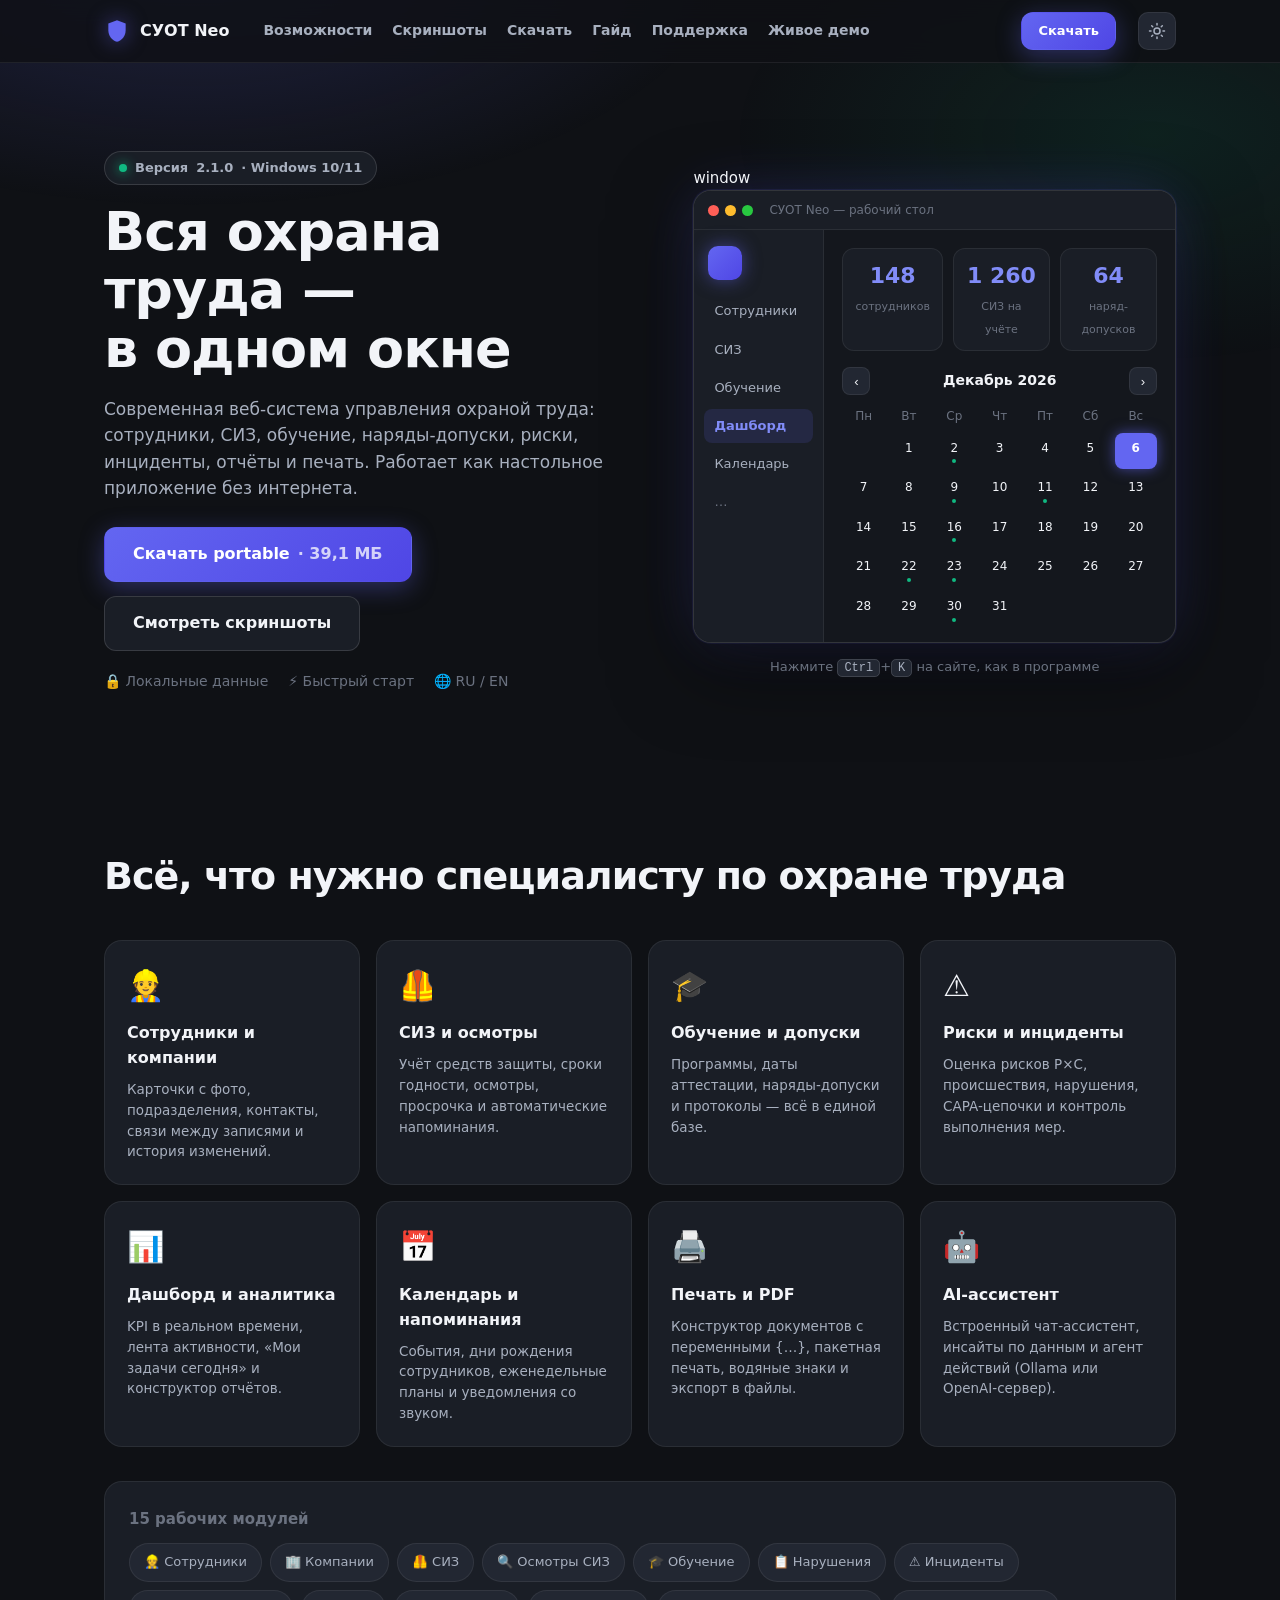
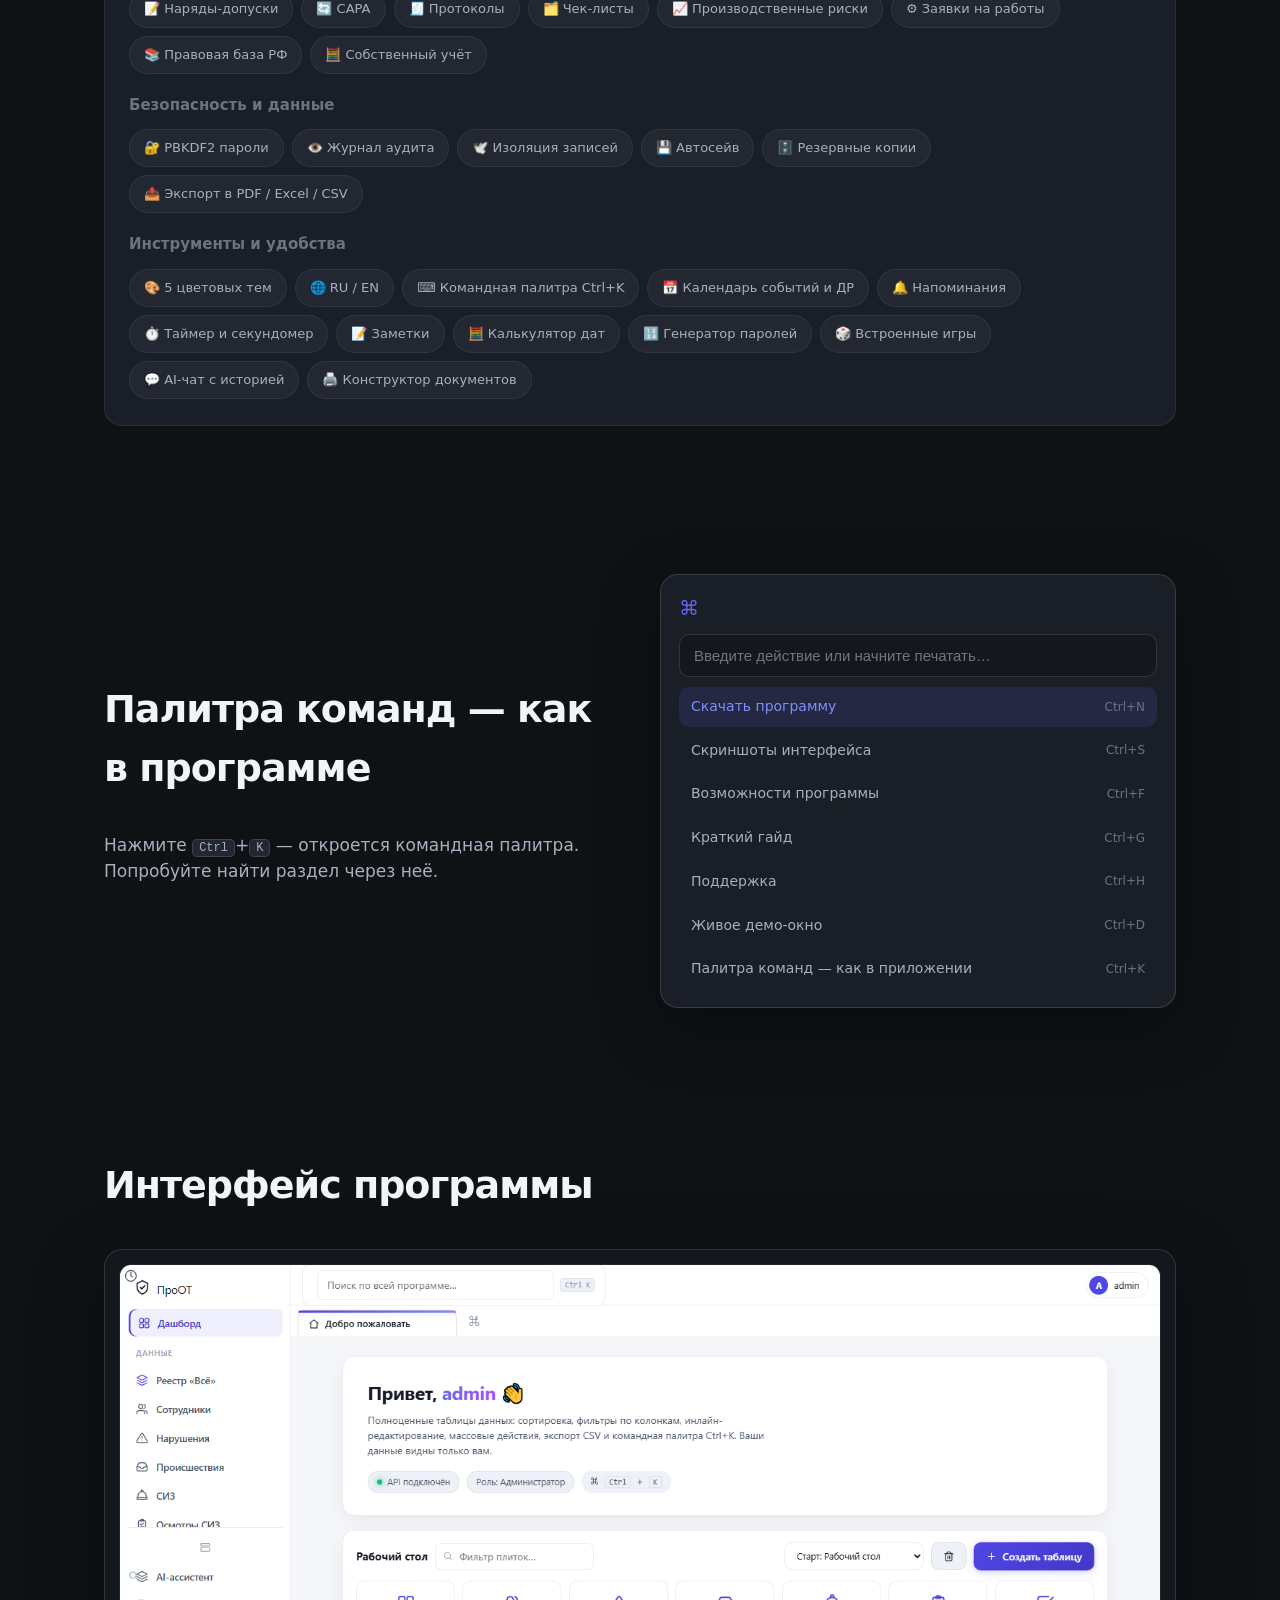
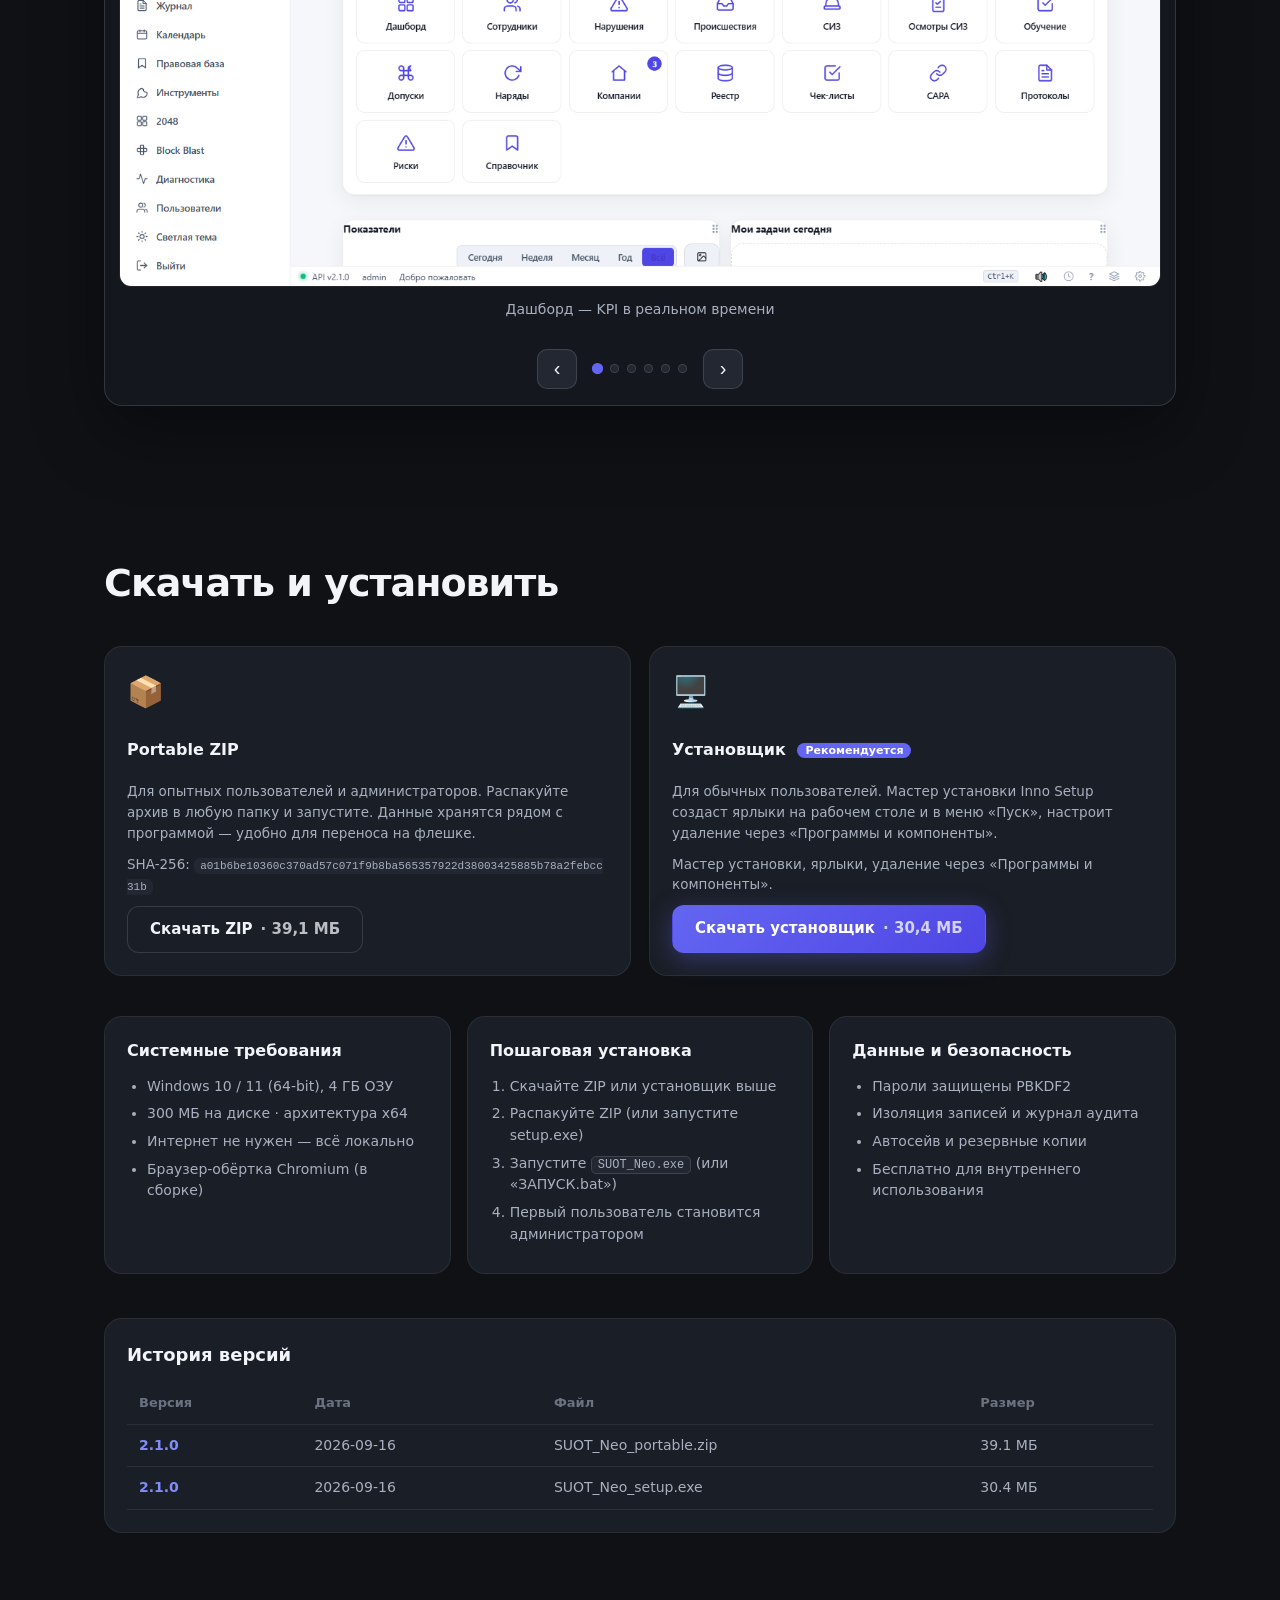
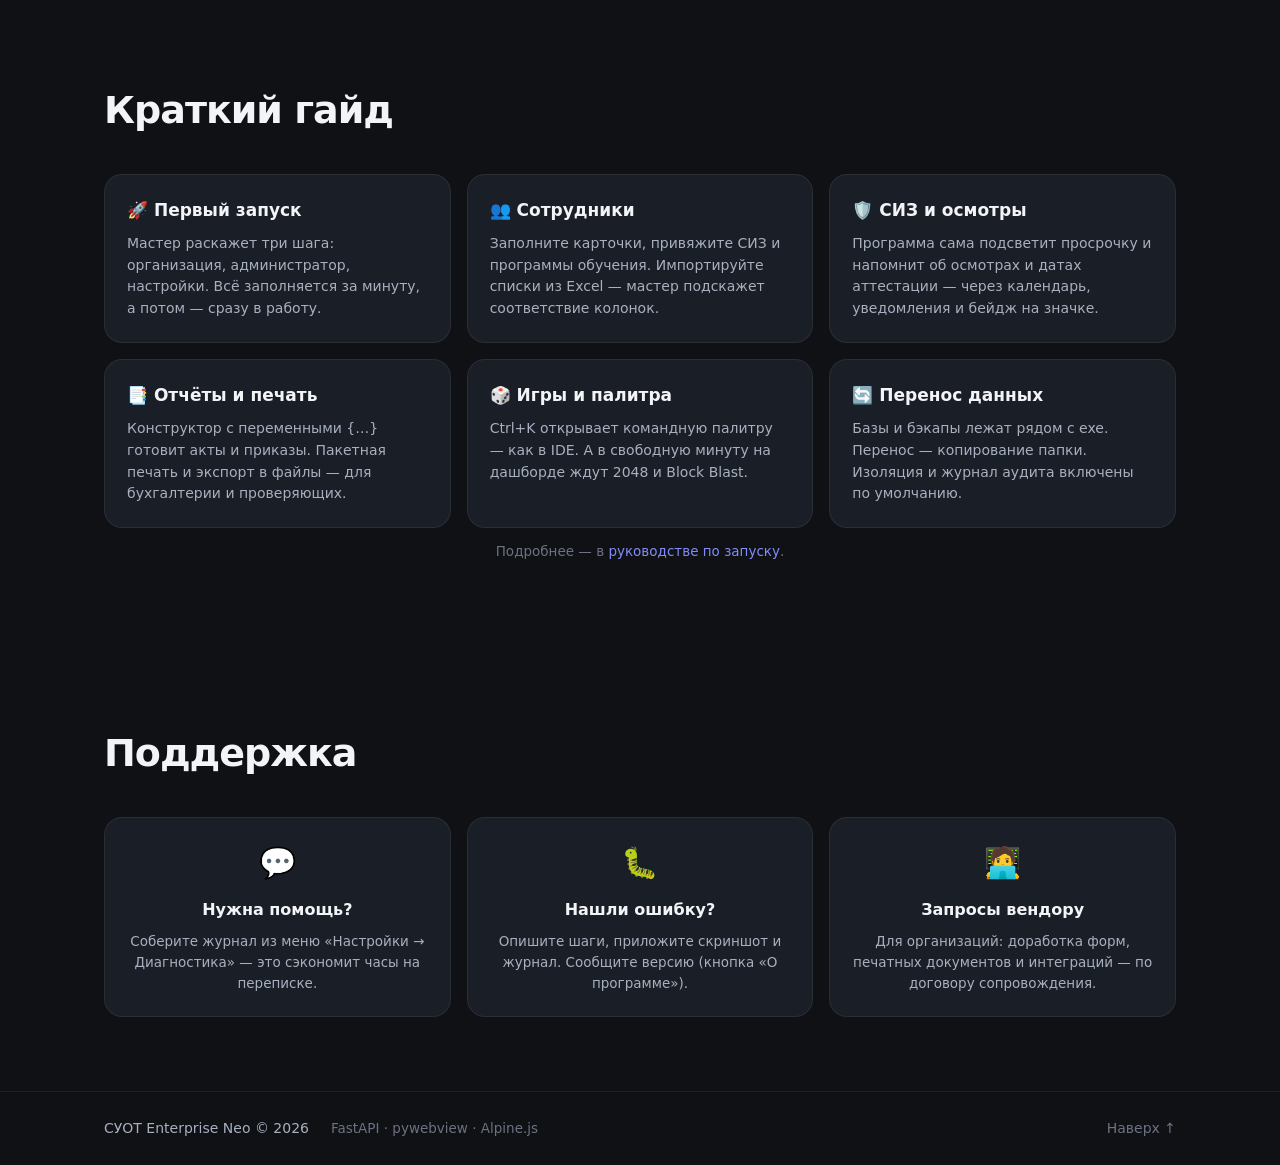
==== commit c482b2da: "site: clarify download descriptions, recommend installer for regular users, fix screenshots heading" ====
--- a/site/index.html
+++ b/site/index.html
@@ -213,7 +213,7 @@
   <!-- ═══ Скриншоты (карусель) ═══ -->
   <section class="section" id="screens">
     <div class="wrap">
-      <h2 class="section-title reveal">Интерфейс в тёмной теме</h2>
+      <h2 class="section-title reveal">Интерфейс программы</h2>
       <div class="carousel reveal" data-carousel>
         <div class="car-room" id="carRoom">
           <figure class="slide" data-slide>
@@ -259,18 +259,18 @@
         <div class="card dl-card reveal">
           <div class="card-ic">📦</div>
           <h3>Portable ZIP</h3>
-          <p class="muted-p">Распаковал — и работает, без установки. Данные хранятся рядом с программой.</p>
+          <p class="muted-p">Для опытных пользователей и администраторов. Распакуйте архив в любую папку и запустите. Данные хранятся рядом с программой — удобно для переноса на флешке.</p>
           <p class="dl-hash muted-p" id="dlHashZip">хэш SHA-256 загружается…</p>
-          <a class="btn btn-primary" id="dlZip" href="downloads/SUOT_Neo_portable.zip">
+          <a class="btn btn-ghost" id="dlZip" href="downloads/SUOT_Neo_portable.zip">
             Скачать ZIP <span class="dim" id="dlZipSize">· 39 МБ</span>
           </a>
         </div>
         <div class="card dl-card reveal">
           <div class="card-ic">🖥️</div>
-          <h3>Установщик</h3>
-          <p class="muted-p">Мастер установки Inno Setup: ярлыки, запуск после установки, удаление через «Программы и компоненты».</p>
+          <h3>Установщик <span class="rec-badge">Рекомендуется</span></h3>
+          <p class="muted-p">Для обычных пользователей. Мастер установки Inno Setup создаст ярлыки на рабочем столе и в меню «Пуск», настроит удаление через «Программы и компоненты».</p>
           <p class="muted-p" id="dlSetupNote">Мастер установки Inno Setup: ярлыки, запуск после установки, удаление через «Программы и компоненты».</p>
-          <a class="btn btn-ghost" id="dlSetup" href="downloads/SUOT_Neo_setup.exe" style="display:none">
+          <a class="btn btn-primary" id="dlSetup" href="downloads/SUOT_Neo_setup.exe" style="display:none">
             Скачать установщик <span class="dim" id="dlSetupSize"></span>
           </a>
         </div>
--- a/site/css/site.css
+++ b/site/css/site.css
@@ -188,6 +188,9 @@
 .card-ic { font-size: 30px; margin-bottom: 12px; }
 .card h3 { margin: 0 0 8px; font-size: 16px; }
 .card p { margin: 0; color: var(--t-1); font-size: 13.5px; }
+.rec-badge { display: inline-block; margin-left: 6px; padding: 2px 8px; font-size: 11px;
+  font-weight: 700; border-radius: 999px; background: var(--acc); color: #fff;
+  vertical-align: middle; line-height: 1; }
 
 /* ── палитра────────────────────────────────── */
 .section-palette { }
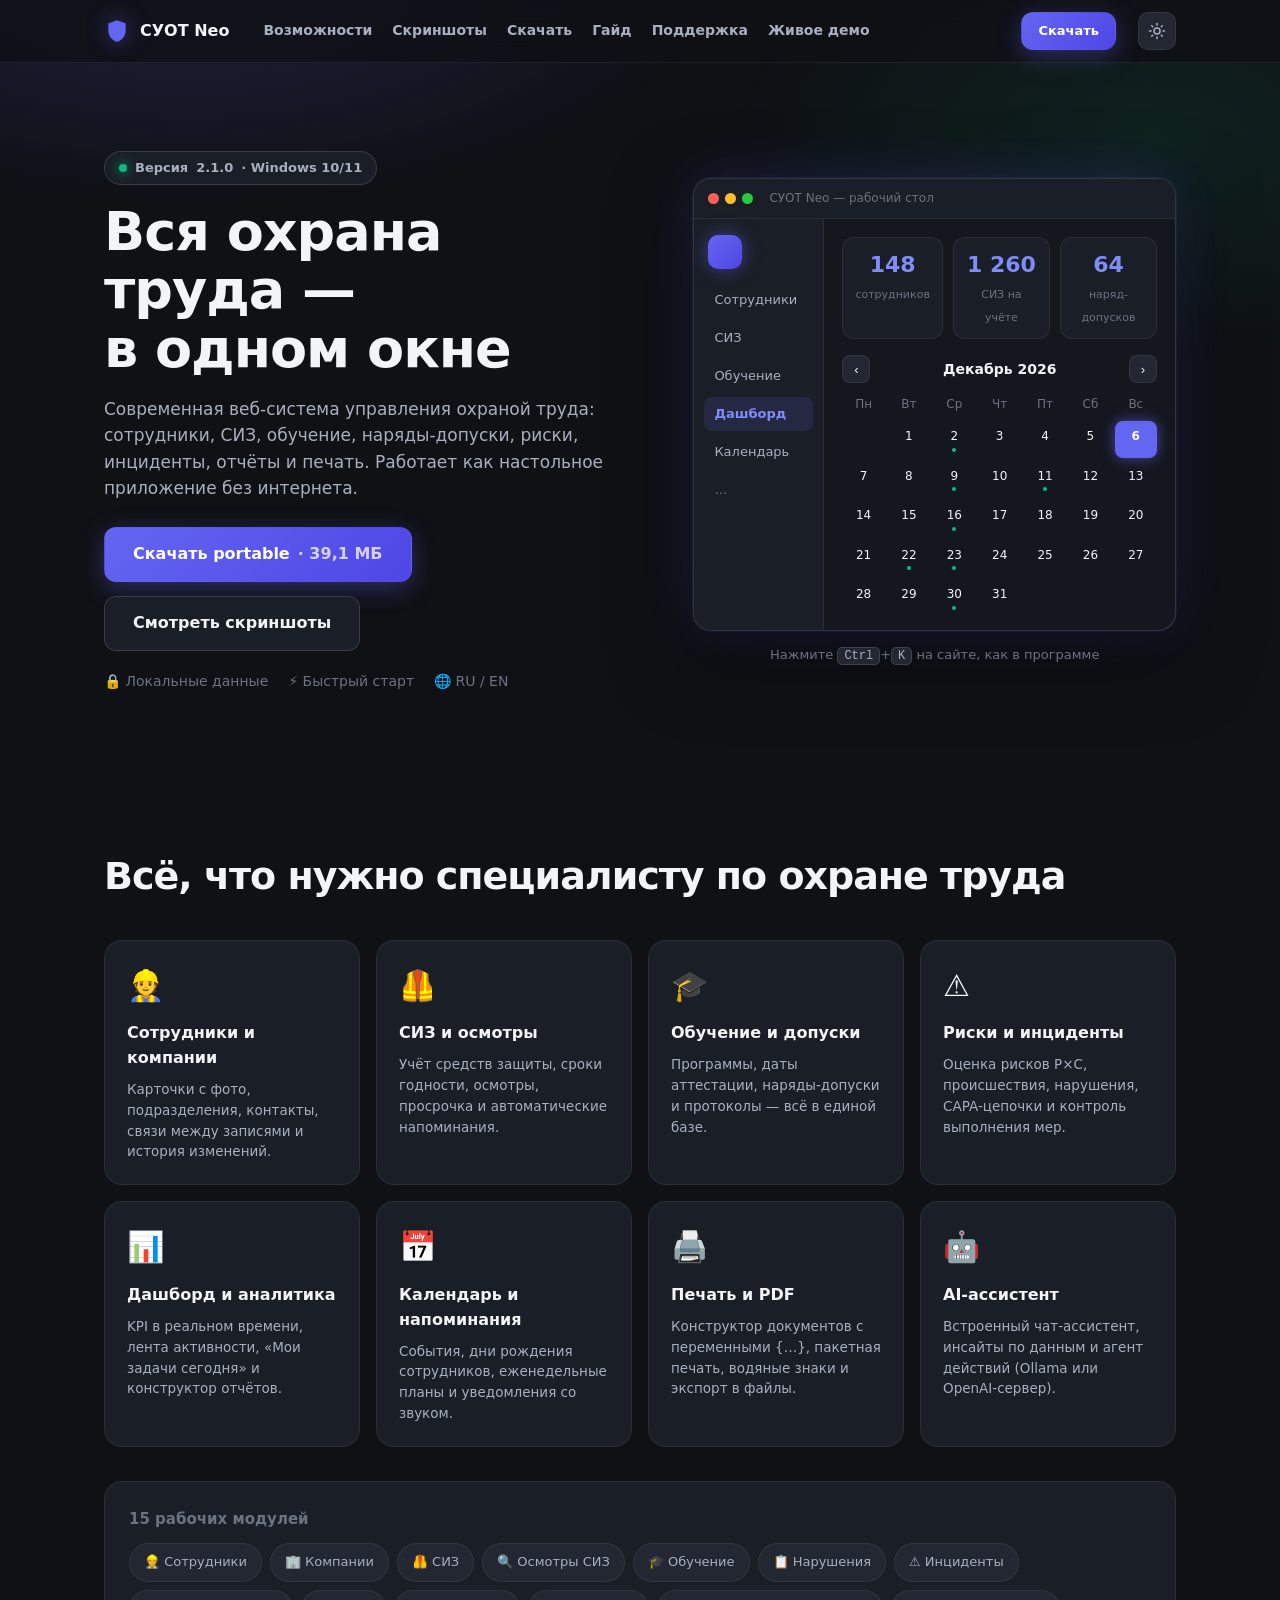
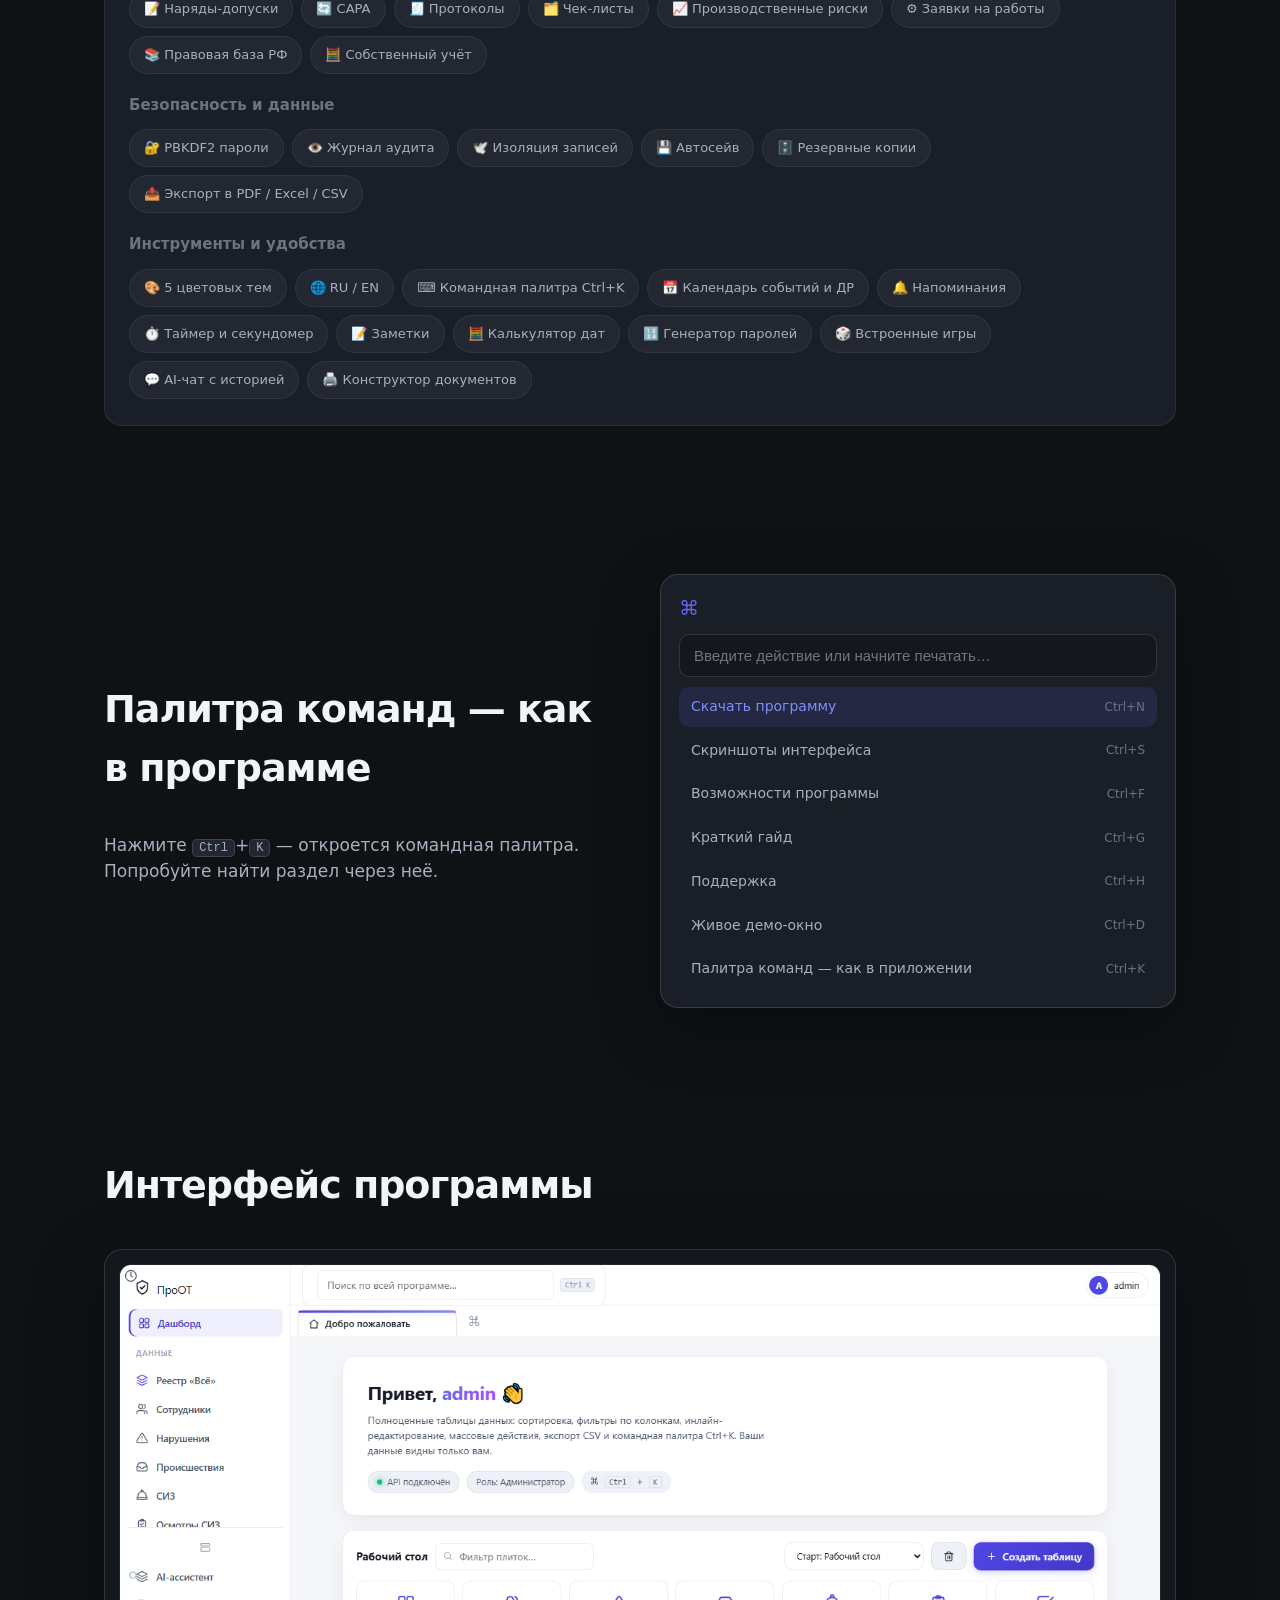
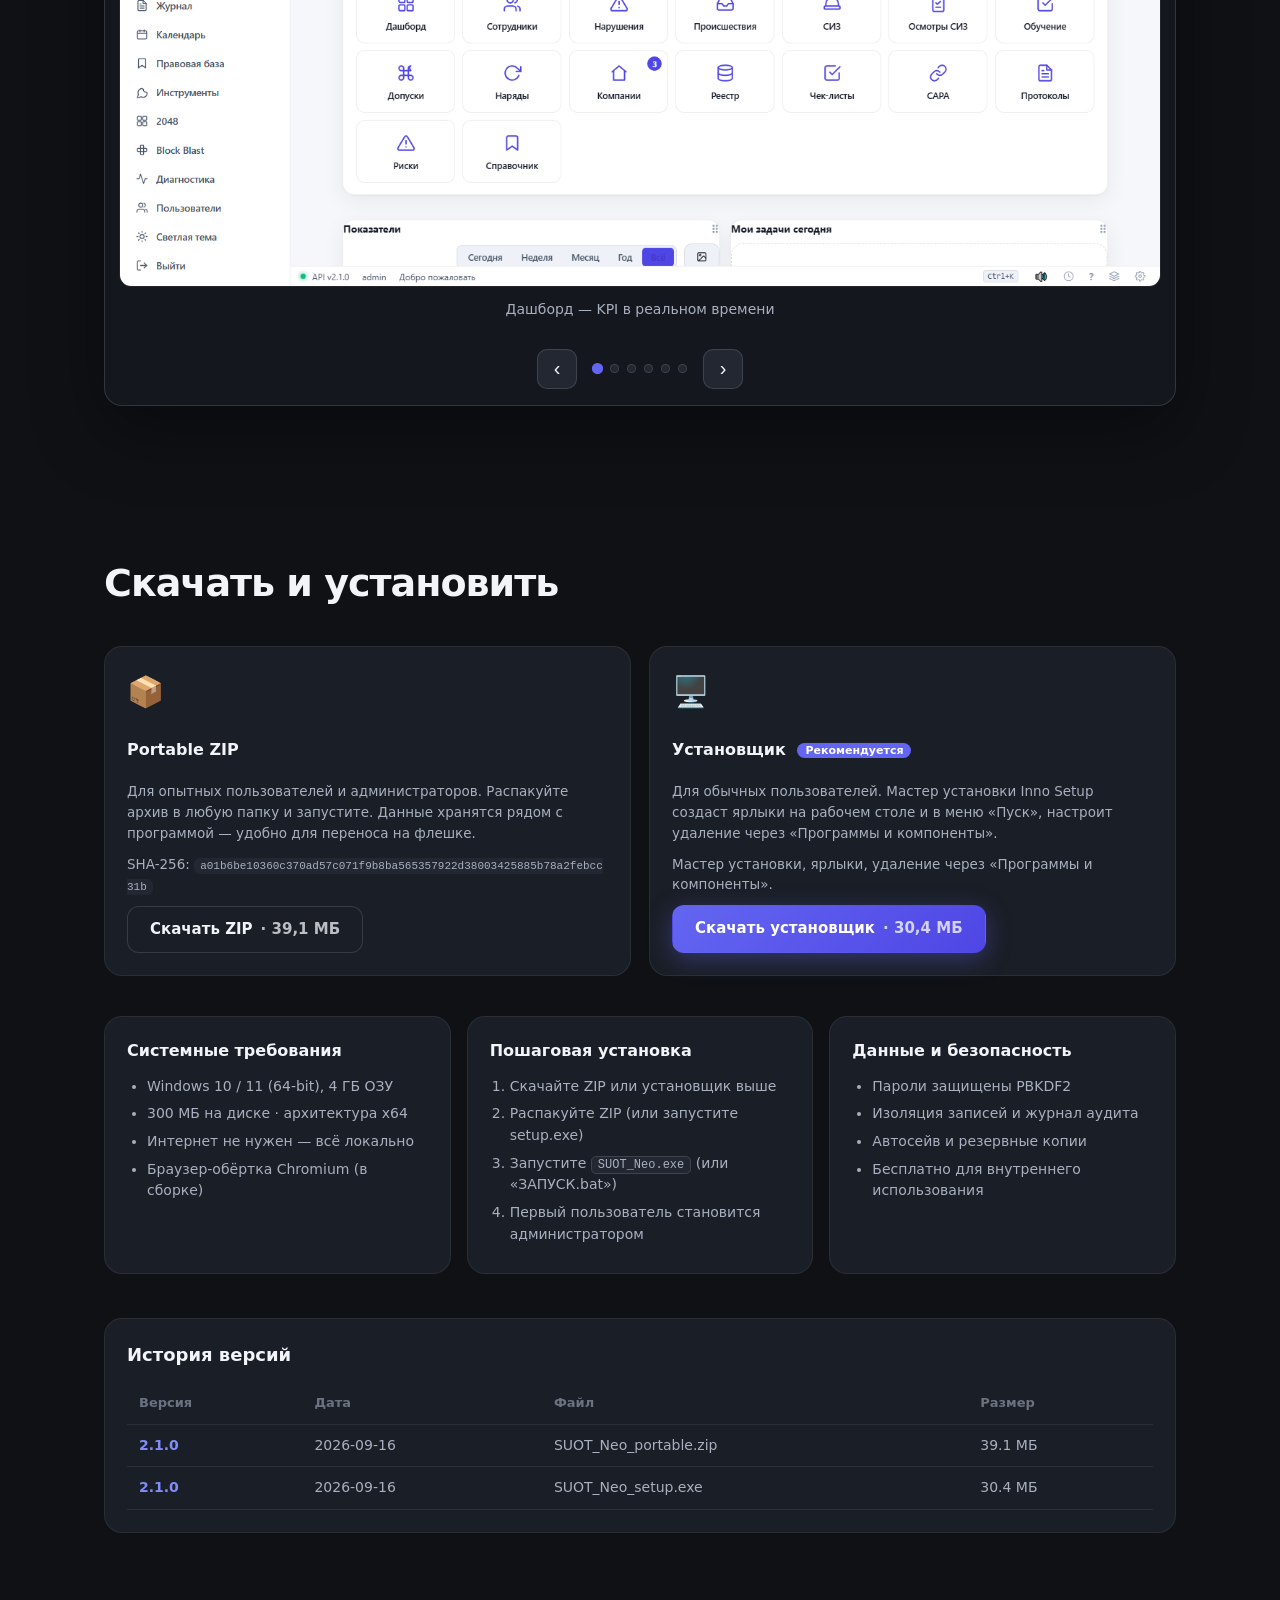
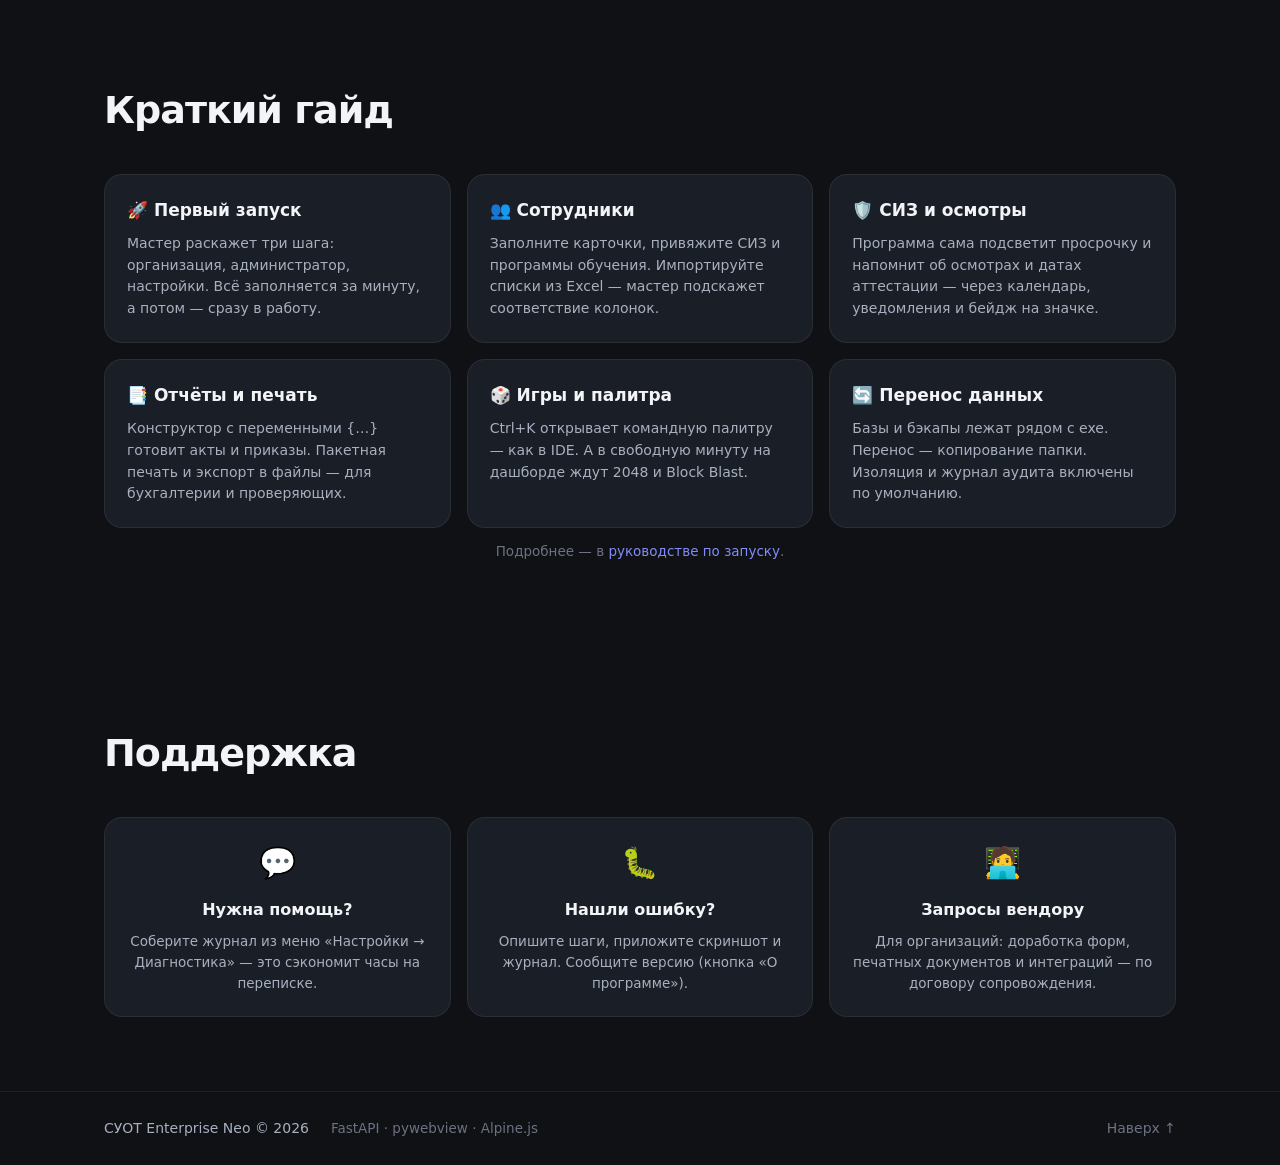
==== commit cdae8ebf: "site: make live demo interactive (tab switching, employee search, second calendar)" ====
--- a/site/index.html
+++ b/site/index.html
@@ -63,9 +63,8 @@
           </div>
         </div>
 
-        <!-- «Прикольная фишка»: живое мини-приложение -->
+        <!-- «Живое демо»: интерактивное мини-приложение с переключением вкладок -->
         <div class="hero-stage reveal" id="demo">
-          window
           <div class="appframe">
             <div class="appframe-bar">
               <span class="dot r"></span><span class="dot y"></span><span class="dot g"></span>
@@ -74,22 +73,92 @@
             <div class="appframe-body">
               <div class="mini-side">
                 <div class="mini-logo"></div>
-                <span>Сотрудники</span><span>СИЗ</span><span>Обучение</span>
-                <span class="active">Дашборд</span><span>Календарь</span>
-                <span class="mini-add">…</span>
+                <span data-tab="employees">Сотрудники</span>
+                <span data-tab="ppe">СИЗ</span>
+                <span data-tab="training">Обучение</span>
+                <span class="active" data-tab="dashboard">Дашборд</span>
+                <span data-tab="calendar">Календарь</span>
+                <span class="mini-add" data-tab="tools">…</span>
               </div>
               <div class="mini-main">
-                <div class="mini-kpis">
-                  <div class="mini-kpi"><b id="kpi1">0</b><span>сотрудников</span></div>
-                  <div class="mini-kpi"><b id="kpi2">0</b><span>СИЗ на учёте</span></div>
-                  <div class="mini-kpi"><b id="kpi3">0</b><span>наряд-допусков</span></div>
-                </div>
-                <div class="mini-cal-head">
-                  <button class="mc-btn" data-mc="-1" aria-label="Назад">‹</button>
-                  <b id="mcTitle">…</b>
-                  <button class="mc-btn" data-mc="1" aria-label="Вперёд">›</button>
-                </div>
-                <div class="mini-cal" id="miniCal"></div>
+                <!-- Дашборд -->
+                <div class="mini-view" data-view="dashboard">
+                  <div class="mini-kpis">
+                    <div class="mini-kpi"><b id="kpi1">0</b><span>сотрудников</span></div>
+                    <div class="mini-kpi"><b id="kpi2">0</b><span>СИЗ на учёте</span></div>
+                    <div class="mini-kpi"><b id="kpi3">0</b><span>наряд-допусков</span></div>
+                  </div>
+                  <div class="mini-cal-head">
+                    <button class="mc-btn" data-mc="-1" aria-label="Назад">‹</button>
+                    <b id="mcTitle">…</b>
+                    <button class="mc-btn" data-mc="1" aria-label="Вперёд">›</button>
+                  </div>
+                  <div class="mini-cal" id="miniCal"></div>
+                </div>
+                <!-- Сотрудники -->
+                <div class="mini-view" data-view="employees" style="display:none">
+                  <div class="mini-search"><input type="text" placeholder="Поиск сотрудника…" id="empSearch"></div>
+                  <table class="mini-tbl" id="empTable">
+                    <thead><tr><th>ФИО</th><th>Должность</th><th>Статус</th></tr></thead>
+                    <tbody>
+                      <tr><td>Иванов П.С.</td><td>Инженер по ОТ</td><td class="st-ok">Активен</td></tr>
+                      <tr><td>Петрова А.В.</td><td>Техник безопасности</td><td class="st-ok">Активен</td></tr>
+                      <tr><td>Сидоров К.М.</td><td>Слесарь</td><td class="st-warn">На обучении</td></tr>
+                      <tr><td>Козлова Е.Д.</td><td>Экономист</td><td class="st-ok">Активен</td></tr>
+                      <tr><td>Новиков Р.И.</td><td>Электрик</td><td class="st-err">Просрочка СИЗ</td></tr>
+                    </tbody>
+                  </table>
+                </div>
+                <!-- СИЗ -->
+                <div class="mini-view" data-view="ppe" style="display:none">
+                  <table class="mini-tbl">
+                    <thead><tr><th>Наименование</th><th>Срок годности</th><th>Статус</th></tr></thead>
+                    <tbody>
+                      <tr><td>Каска СТ-4</td><td>До дек 2026</td><td class="st-ok">Норма</td></tr>
+                      <tr><td>Перчатки ТК-3</td><td>До мар 2027</td><td class="st-ok">Норма</td></tr>
+                      <tr><td>Обувь СБЗ</td><td>До авг 2025</td><td class="st-err">Просрочены</td></tr>
+                      <tr><td>Респиратор Р-2</td><td>До янв 2026</td><td class="st-warn">Месяц остался</td></tr>
+                      <tr><td>Жилет ОС-1</td><td>До июн 2027</td><td class="st-ok">Норма</td></tr>
+                    </tbody>
+                  </table>
+                </div>
+                <!-- Обучение -->
+                <div class="mini-view" data-view="training" style="display:none">
+                  <table class="mini-tbl">
+                    <thead><tr><th>Программа</th><th>Дата</th><th>Статус</th></tr></thead>
+                    <tbody>
+                      <tr><td>Охрана труда (общий)</td><td>15 сен 2026</td><td class="st-ok">Пройдено</td></tr>
+                      <tr><td>Пожарно-технический минимум</td><td>01 окт 2026</td><td class="st-warn">Запланировано</td></tr>
+                      <tr><td>Безопасность работ на высоте</td><td>20 ноя 2026</td><td class="st-warn">Запланировано</td></tr>
+                      <tr><td>Электробезопасность (группа II)</td><td>10 дек 2025</td><td class="st-err">Просрочено</td></tr>
+                    </tbody>
+                  </table>
+                </div>
+                <!-- Календарь -->
+                <div class="mini-view" data-view="calendar" style="display:none">
+                  <div class="mini-cal-head">
+                    <button class="mc-btn" data-mc="-1" aria-label="Назад">‹</button>
+                    <b id="mcTitle2">…</b>
+                    <button class="mc-btn" data-mc="1" aria-label="Вперёд">›</button>
+                  </div>
+                  <div class="mini-cal" id="miniCal2"></div>
+                  <div class="mini-events">
+                    <div class="mini-ev"><span class="ev-dot"></span>День рождения Иванова П.С.</div>
+                    <div class="mini-ev"><span class="ev-dot ev-warn"></span>Осмотры СИЗ — через 5 дней</div>
+                    <div class="mini-ev"><span class="ev-dot ev-err"></span>Пожарный тренинг — просрочено</div>
+                  </div>
+                </div>
+                <!-- Инструменты -->
+                <div class="mini-view" data-view="tools" style="display:none">
+                  <div class="mini-tools-grid">
+                    <div class="mini-tool" data-tab="dashboard"><span class="tool-ic">⏱️</span><span>Таймер</span></div>
+                    <div class="mini-tool" data-tab="calendar"><span class="tool-ic">📅</span><span>Календарь</span></div>
+                    <div class="mini-tool"><span class="tool-ic">📝</span><span>Заметки</span></div>
+                    <div class="mini-tool"><span class="tool-ic">🧮</span><span>Калькулятор</span></div>
+                    <div class="mini-tool"><span class="tool-ic">🔢</span><span>Генератор</span></div>
+                    <div class="mini-tool"><span class="tool-ic">🎲</span><span>2048</span></div>
+                  </div>
+                </div>
               </div>
             </div>
           </div>
--- a/site/css/site.css
+++ b/site/css/site.css
@@ -14,6 +14,8 @@
   --acc-p: #4F46E5;
   --acc-soft: rgba(99, 102, 241, .14);
   --ok: #10B981;
+  --warn: #F59E0B;
+  --err: #EF4444;
   --line: rgba(255, 255, 255, .07);
   --line-strong: rgba(255, 255, 255, .13);
   --ease: cubic-bezier(.4, 0, .2, 1);
@@ -175,6 +177,37 @@
 .mini-cal .dn.ev::after { content: ""; display: block; width: 4px; height: 4px;
   margin: 2px auto 0; border-radius: 50%; background: var(--ok); }
 
+/* ── живое демо: вкладки, мини-таблицы ── */
+.mini-side span { cursor: pointer; }
+.mini-side span:hover { background: var(--acc-soft); color: var(--acc-h); }
+.mini-search { margin-bottom: 10px; }
+.mini-search input { width: 100%; box-sizing: border-box; padding: 7px 10px; border-radius: 8px;
+  border: 1px solid var(--line-strong); background: var(--bg-1); color: var(--t-0);
+  font-size: 12px; outline: none; }
+.mini-search input:focus { border-color: var(--acc); }
+.mini-tbl { width: 100%; border-collapse: collapse; font-size: 12px; }
+.mini-tbl th { text-align: left; padding: 6px 8px; color: var(--t-2); font-size: 11px;
+  border-bottom: 1px solid var(--line); }
+.mini-tbl td { padding: 7px 8px; border-bottom: 1px solid var(--line); color: var(--t-0);
+  white-space: nowrap; }
+.mini-tbl tr:last-child td { border-bottom: none; }
+.st-ok { color: var(--ok); }
+.st-warn { color: var(--warn); }
+.st-err { color: var(--err); }
+.mini-events { margin-top: 12px; display: flex; flex-direction: column; gap: 7px; }
+.mini-ev { display: flex; align-items: center; gap: 8px; font-size: 12px; color: var(--t-0);
+  background: var(--bg-2); border: 1px solid var(--line); border-radius: 10px; padding: 7px 10px; }
+.ev-dot { width: 8px; height: 8px; border-radius: 50%; background: var(--ok); flex-shrink: 0; }
+.ev-dot.ev-warn { background: var(--warn); }
+.ev-dot.ev-err { background: var(--err); }
+.mini-tools-grid { display: grid; grid-template-columns: repeat(3, 1fr); gap: 8px; }
+.mini-tool { display: flex; flex-direction: column; align-items: center; gap: 6px;
+  background: var(--bg-2); border: 1px solid var(--line); border-radius: 12px;
+  padding: 14px 6px; font-size: 11px; color: var(--t-1); cursor: pointer;
+  transition: border-color .15s var(--ease), transform .15s var(--ease); }
+.mini-tool:hover { border-color: var(--acc); transform: translateY(-2px); }
+.tool-ic { font-size: 20px; }
+
 /* ── разделы ── */
 .section { padding: 74px 0; }
 .section-title { font-size: clamp(26px, 3.6vw, 38px); margin: 0 0 34px; font-weight: 900;
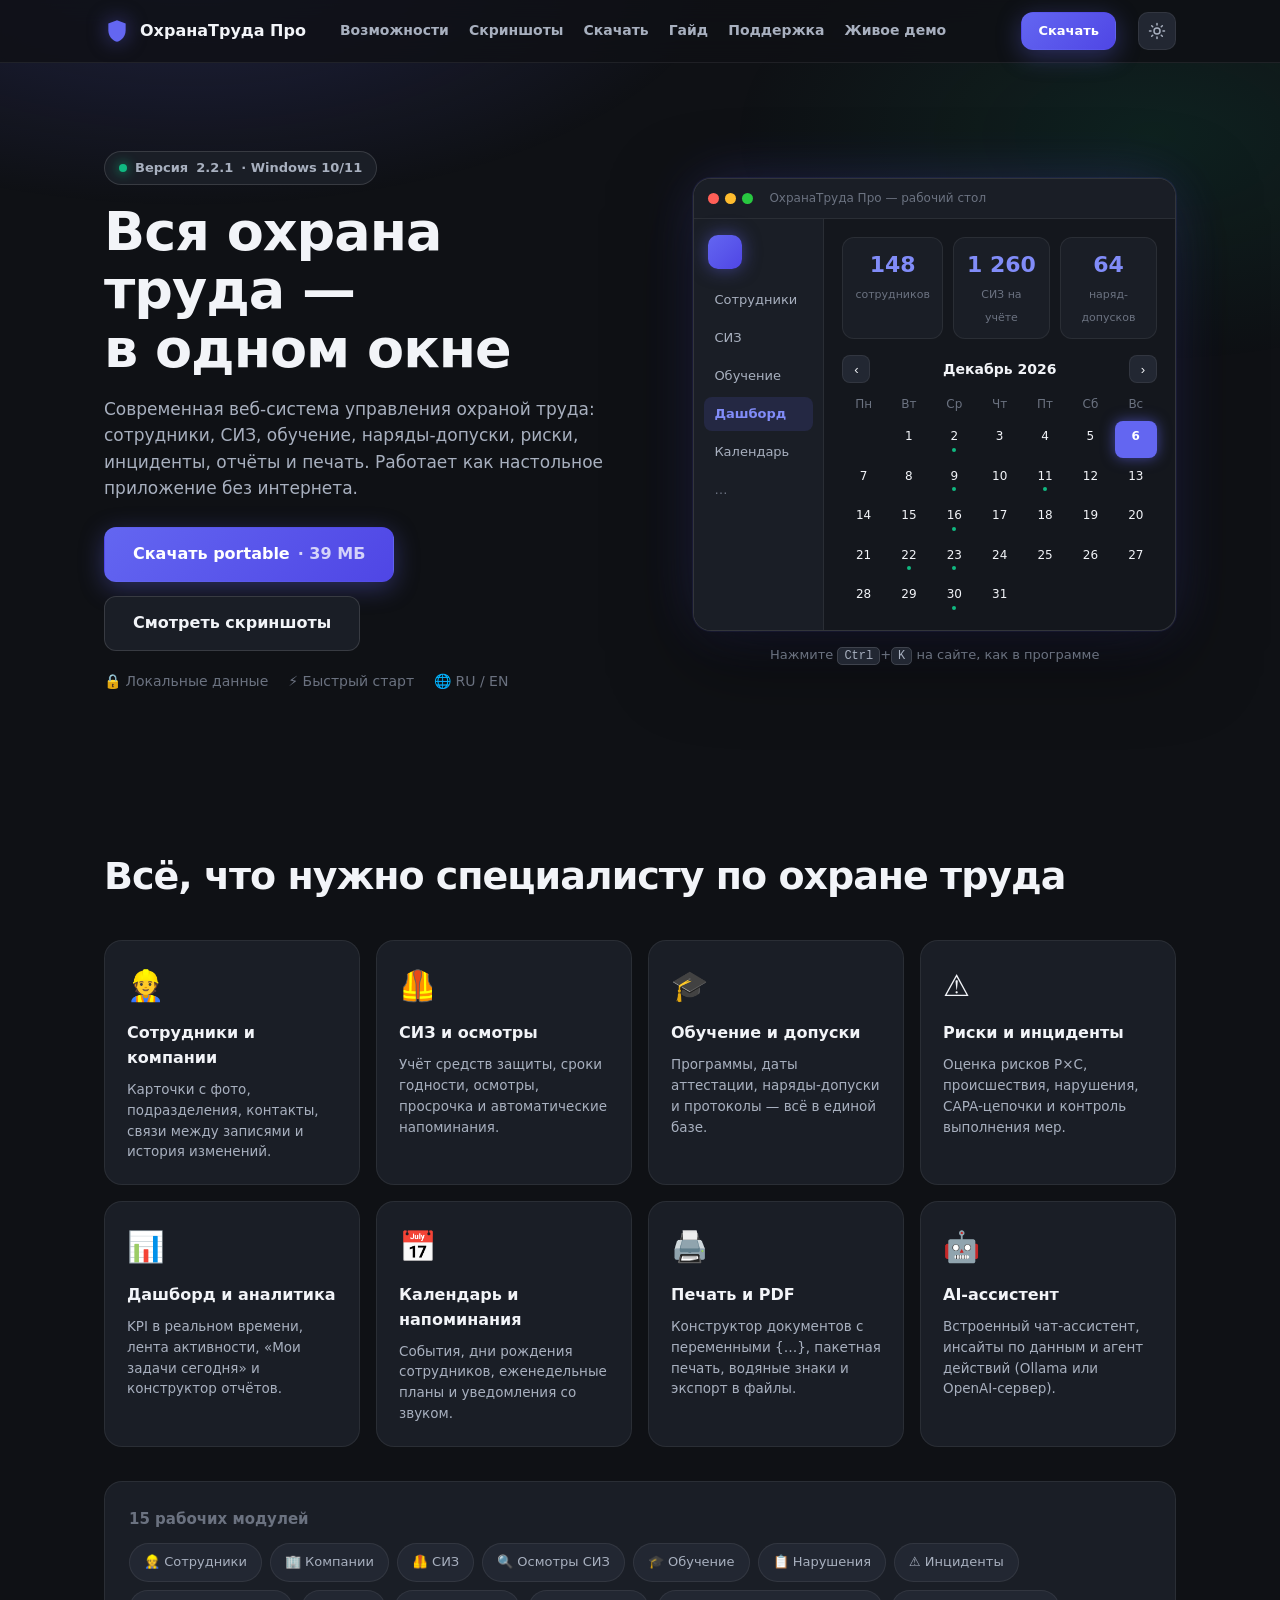
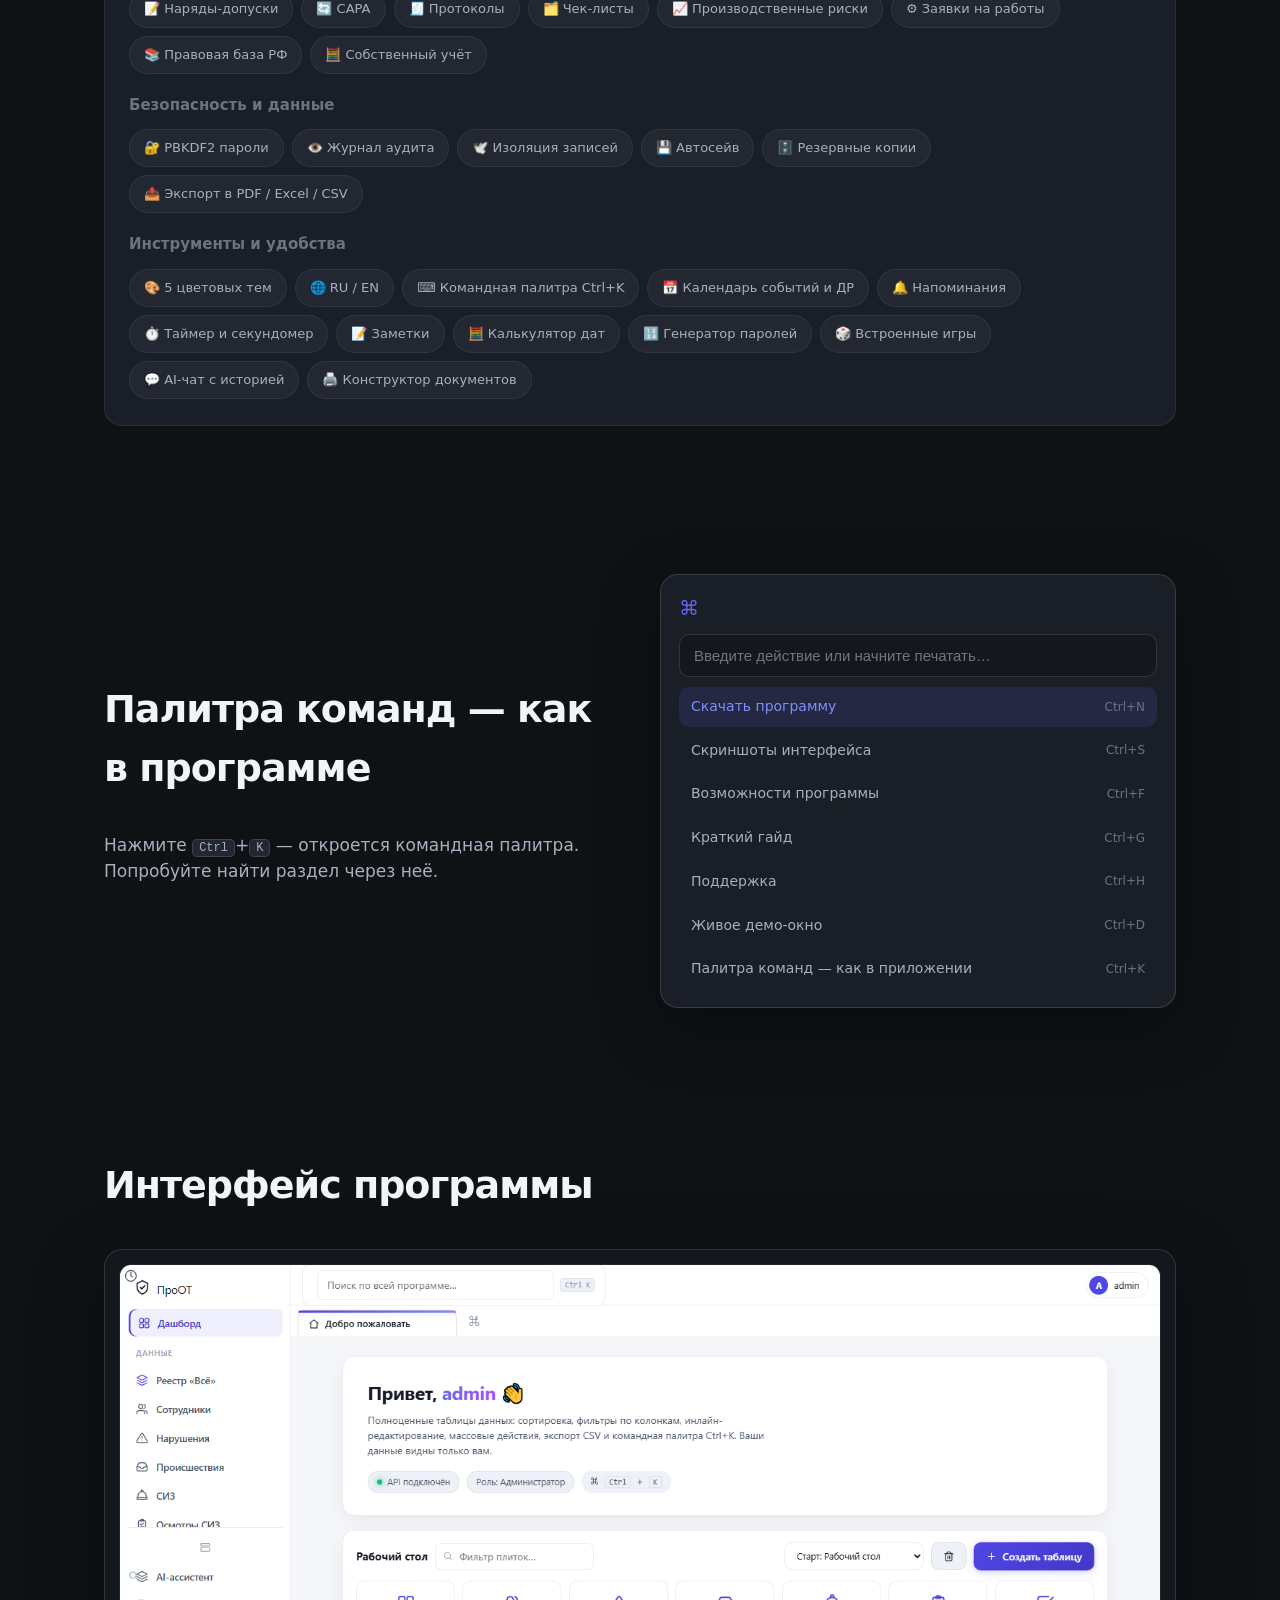
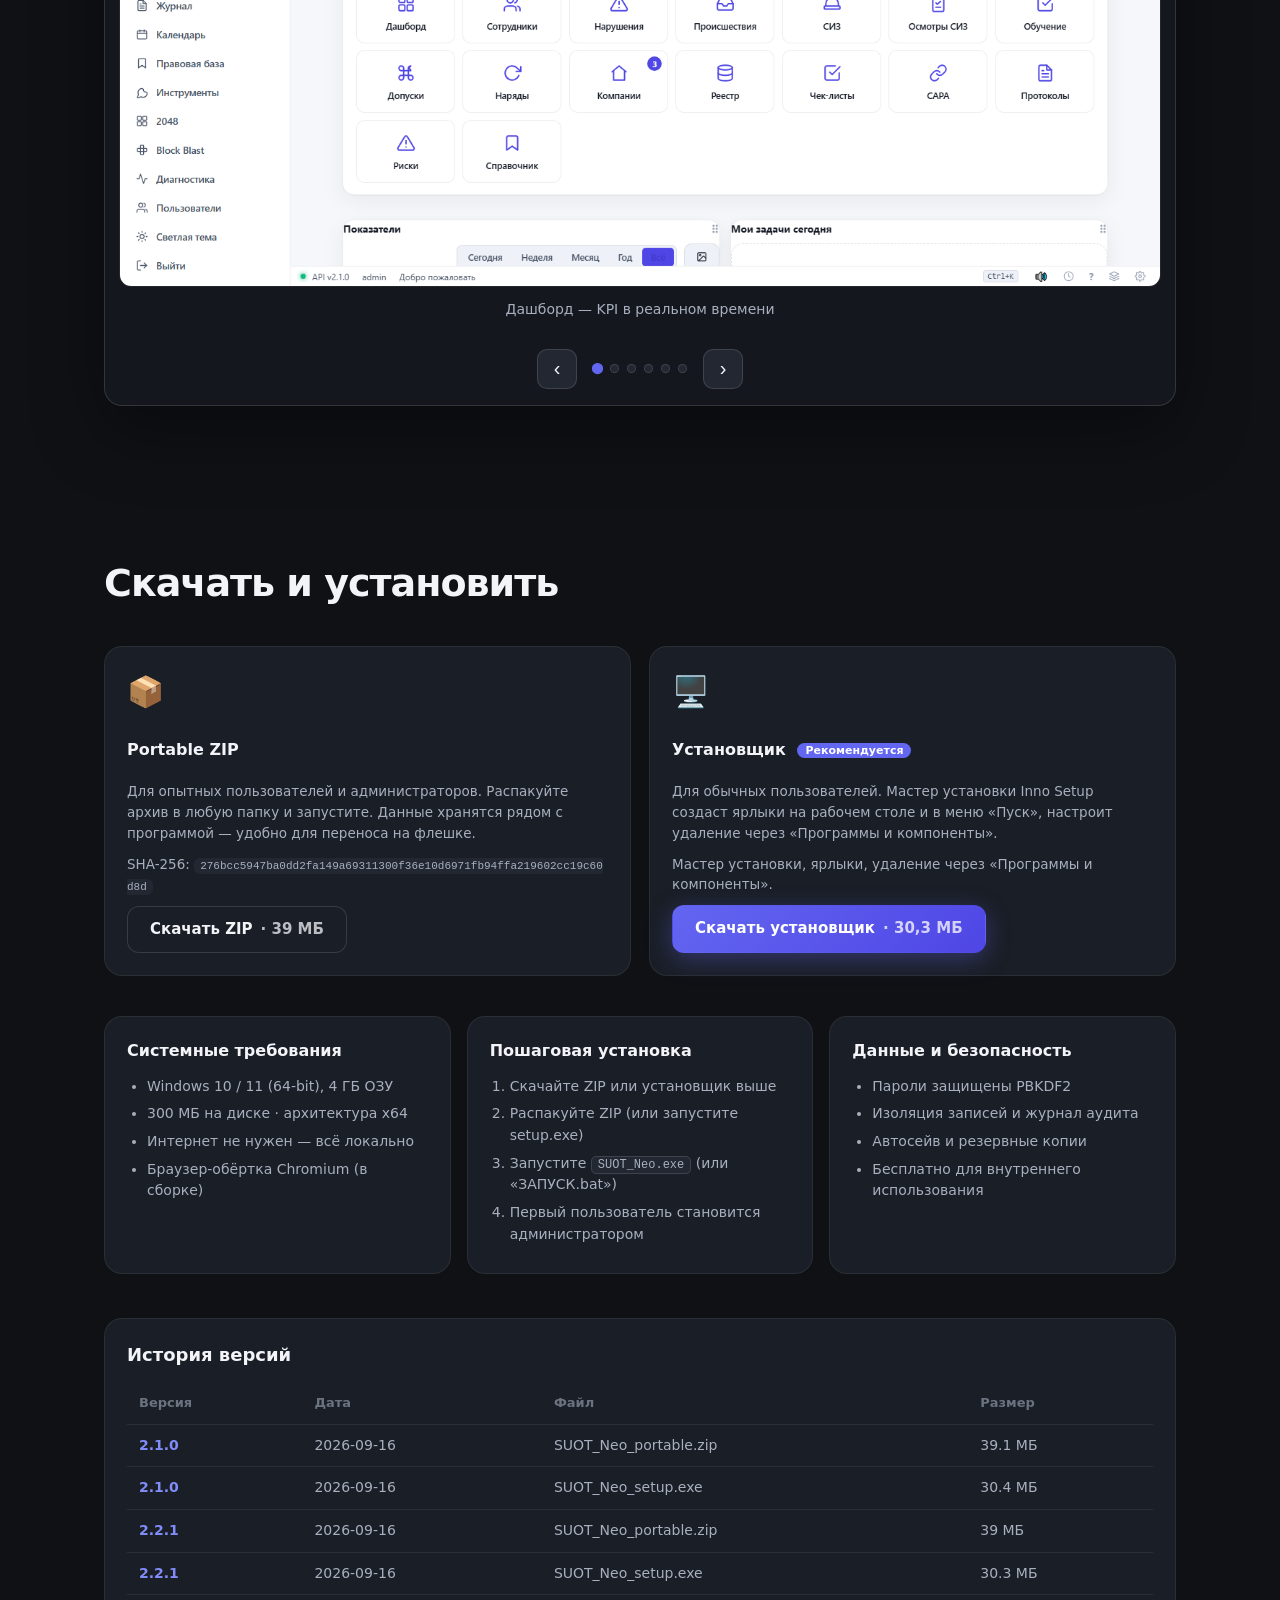
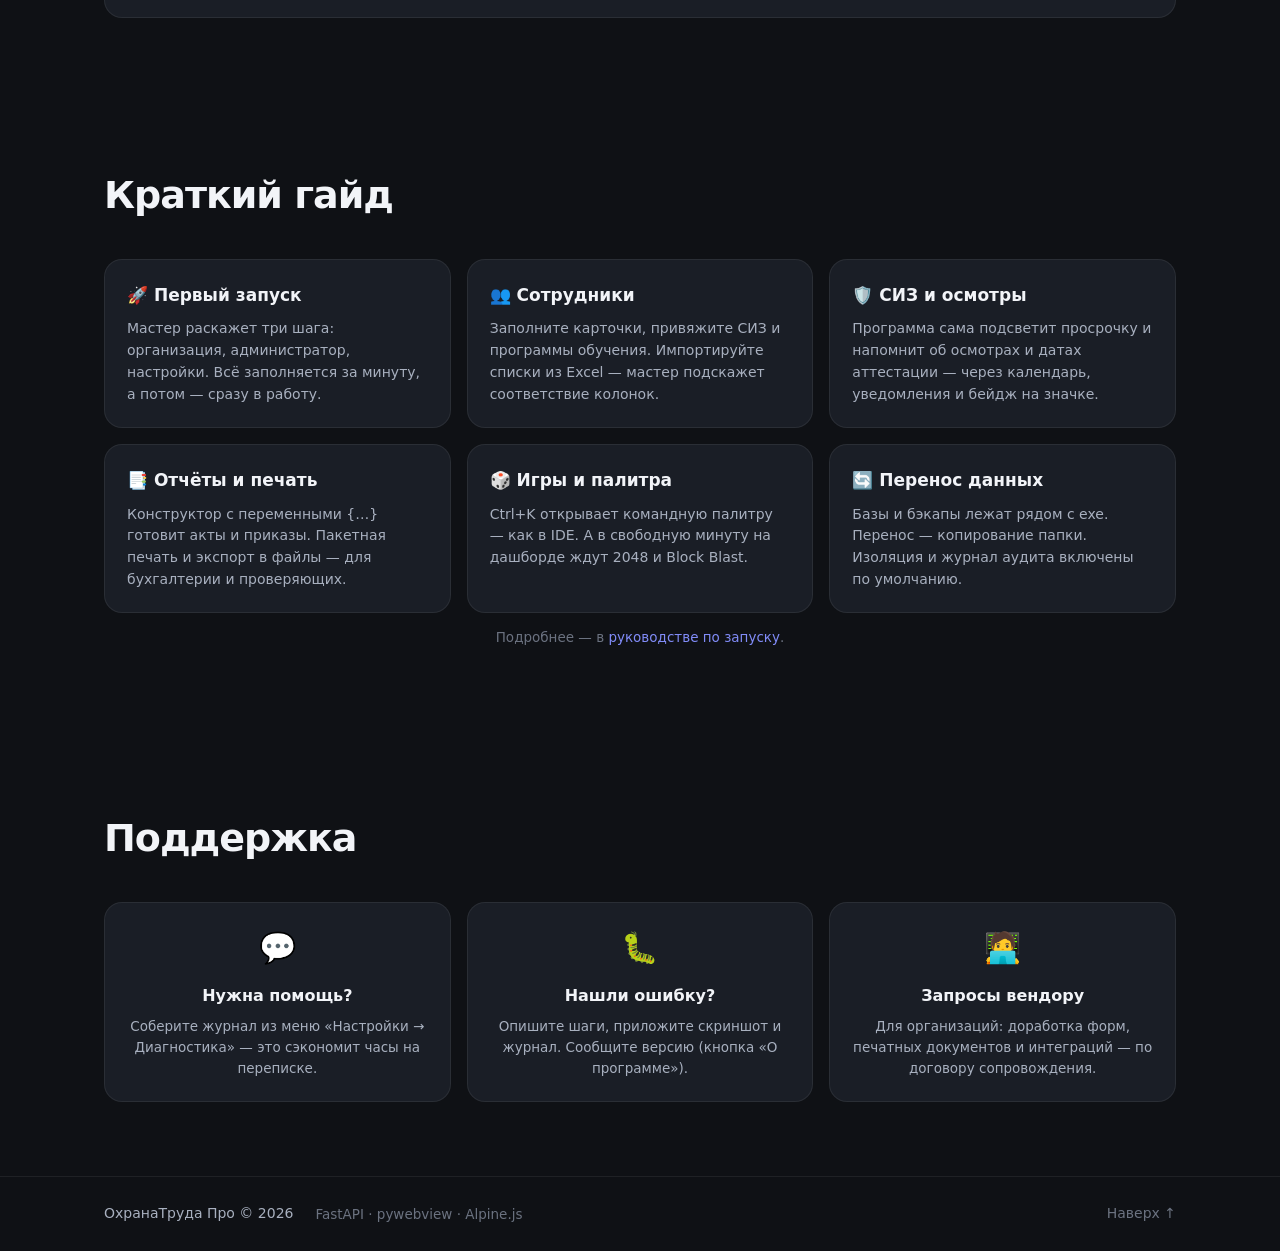
==== commit c3c5e63f: "release: v2.2.1 - ОхранаТруда Про, авто-релиз + единый источник версии + обновление на сайте" ====
--- a/site/index.html
+++ b/site/index.html
@@ -3,8 +3,8 @@
 <head>
 <meta charset="utf-8">
 <meta name="viewport" content="width=device-width, initial-scale=1">
-<title>СУОТ Enterprise Neo — система управления охраной труда</title>
-<meta name="description" content="СУОТ Enterprise Neo — система управления охраной труда для Windows: сотрудники и компании, СИЗ и осмотры, обучение и наряды-допуски, риски и инциденты, CAPA, протоколы, чек-листы, правовая база РФ, дашборд и аналитика, календарь с напоминаниями, AI-ассистент, печать документов и PDF, резервные копии, 15 модулей, RU/EN, автономная работа без интернета. Бесплатно для внутреннего использования. Скачать portable ZIP или установщик.">
+<title>ОхранаТруда Про — система управления охраной труда</title>
+<meta name="description" content="ОхранаТруда Про — система управления охраной труда для Windows: сотрудники и компании, СИЗ и осмотры, обучение и наряды-допуски, риски и инциденты, CAPA, протоколы, чек-листы, правовая база РФ, дашборд и аналитика, календарь с напоминаниями, AI-ассистент, печать документов и PDF, резервные копии, 15 модулей, RU/EN, автономная работа без интернета. Бесплатно для внутреннего использования. Скачать portable ZIP или установщик.">
 <link rel="icon" type="image/svg+xml" href="data:image/svg+xml,%3Csvg xmlns='http://www.w3.org/2000/svg' viewBox='0 0 24 24'%3E%3Cpath fill='%236366F1' d='M12 2L4 5v6c0 5.5 3.4 9.6 8 11 4.6-1.4 8-5.5 8-11V5l-8-3z'/%3E%3C/svg%3E">
 <link rel="stylesheet" href="css/site.css">
 </head>
@@ -17,7 +17,7 @@
   <div class="wrap nav-in">
     <a class="brand" href="#top">
       <svg class="logo" viewBox="0 0 24 24" aria-hidden="true"><path fill="currentColor" d="M12 2L4 5v6c0 5.5 3.4 9.6 8 11 4.6-1.4 8-5.5 8-11V5l-8-3z"/></svg>
-      <span>СУОТ&nbsp;Neo</span>
+      <span>ОхранаТруда&nbsp;Про</span>
     </a>
     <nav class="nav-links">
       <a href="#features">Возможности</a>
@@ -42,7 +42,7 @@
       <div class="hero-grid">
         <div class="hero-copy reveal">
           <div class="chip">
-            <span class="pulse"></span> Версия <b id="heroVer">2.1.0</b> · Windows 10/11
+            <span class="pulse"></span> Версия <b id="heroVer">2.2.1</b> · Windows 10/11
           </div>
           <h1>Вся охрана труда —<br>в одном окне</h1>
           <p class="lead">
@@ -68,7 +68,7 @@
           <div class="appframe">
             <div class="appframe-bar">
               <span class="dot r"></span><span class="dot y"></span><span class="dot g"></span>
-              <span class="appframe-title">СУОТ Neo — рабочий стол</span>
+              <span class="appframe-title">ОхранаТруда Про — рабочий стол</span>
             </div>
             <div class="appframe-body">
               <div class="mini-side">
@@ -448,7 +448,7 @@
 
 <footer class="foot">
   <div class="wrap foot-in">
-    <span>СУОТ Enterprise Neo © 2026</span>
+    <span>ОхранаТруда Про © 2026</span>
     <span class="muted-p">FastAPI &middot; pywebview &middot; Alpine.js</span>
     <a href="#top">Наверх ↑</a>
   </div>
--- a/site/css/site.css
+++ b/site/css/site.css
@@ -1,4 +1,4 @@
-/* ═══ СУОТ Neo — сайт-лендинг ═══
+/* ═══ ОхранаТруда Про — сайт-лендинг ═══
    Тот же стиль, что у приложения: тёмная тема, акцент индиго, переменные. */
 
 :root {
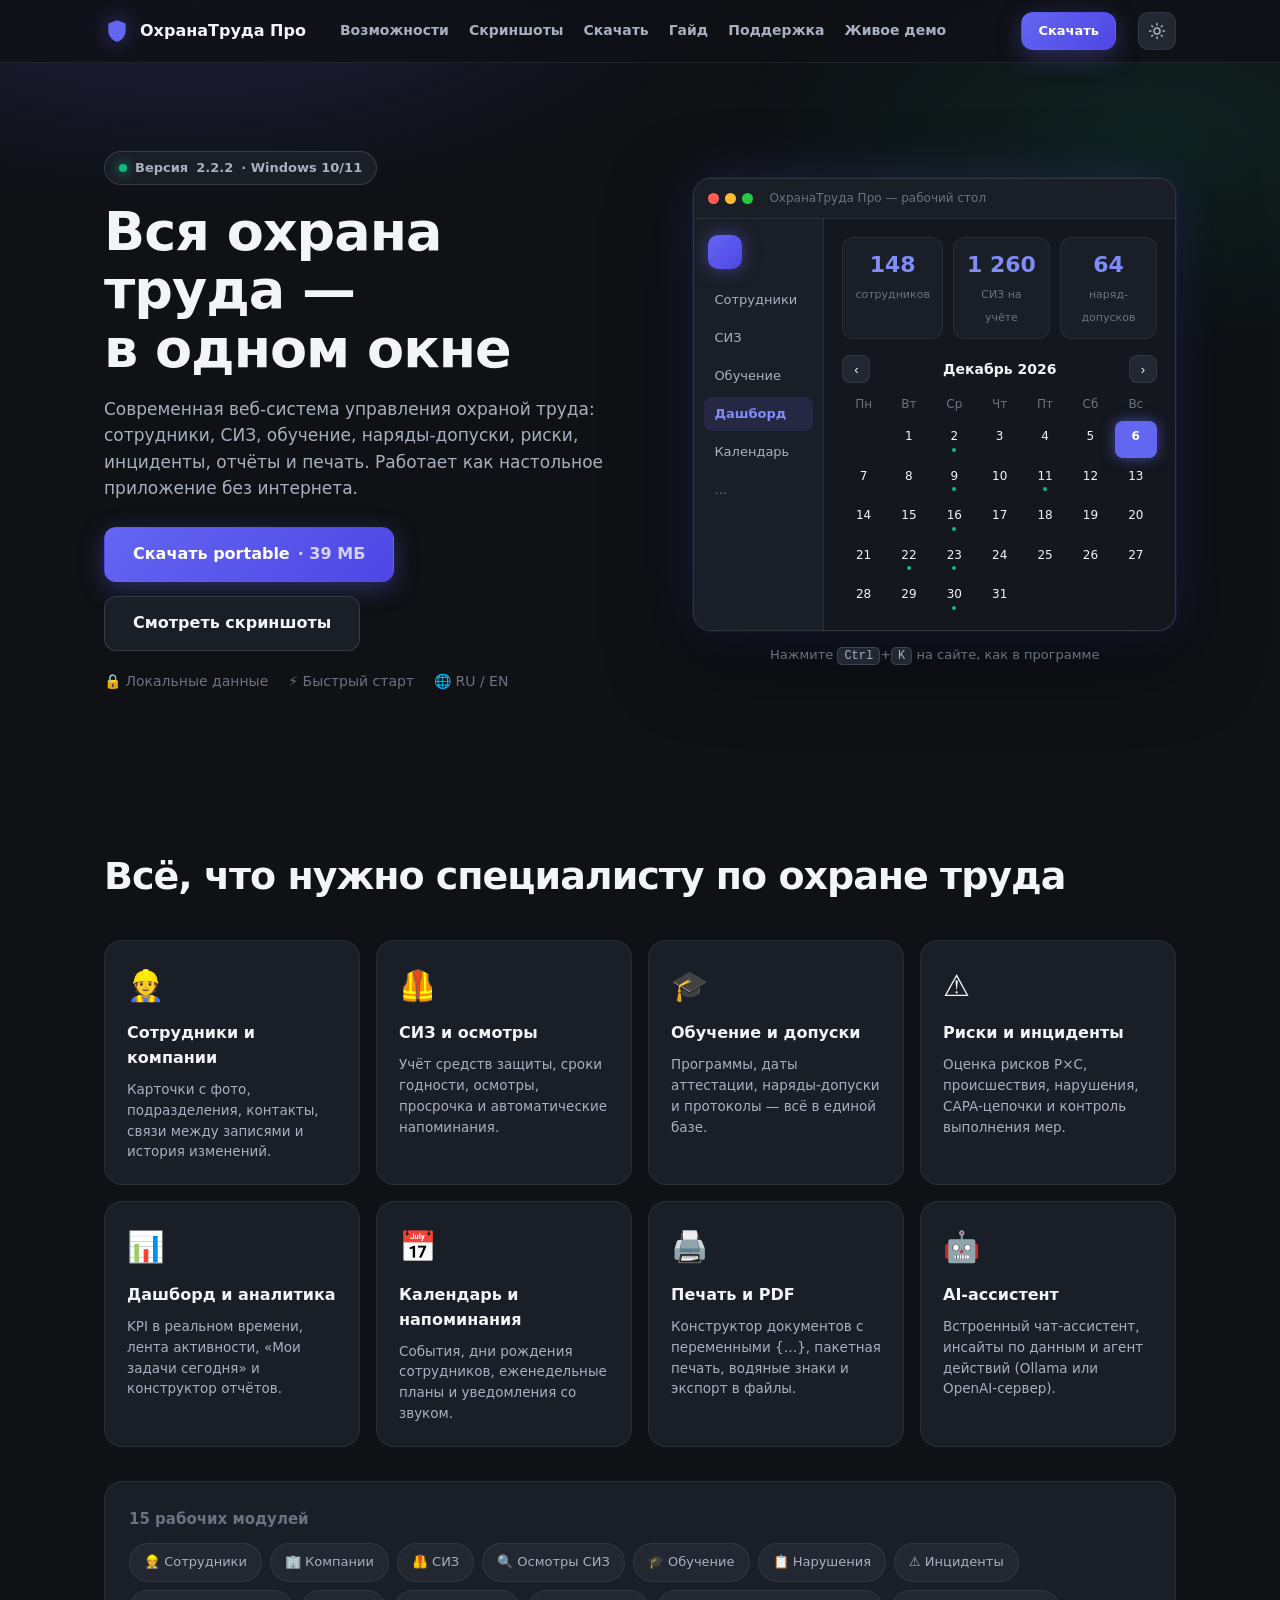
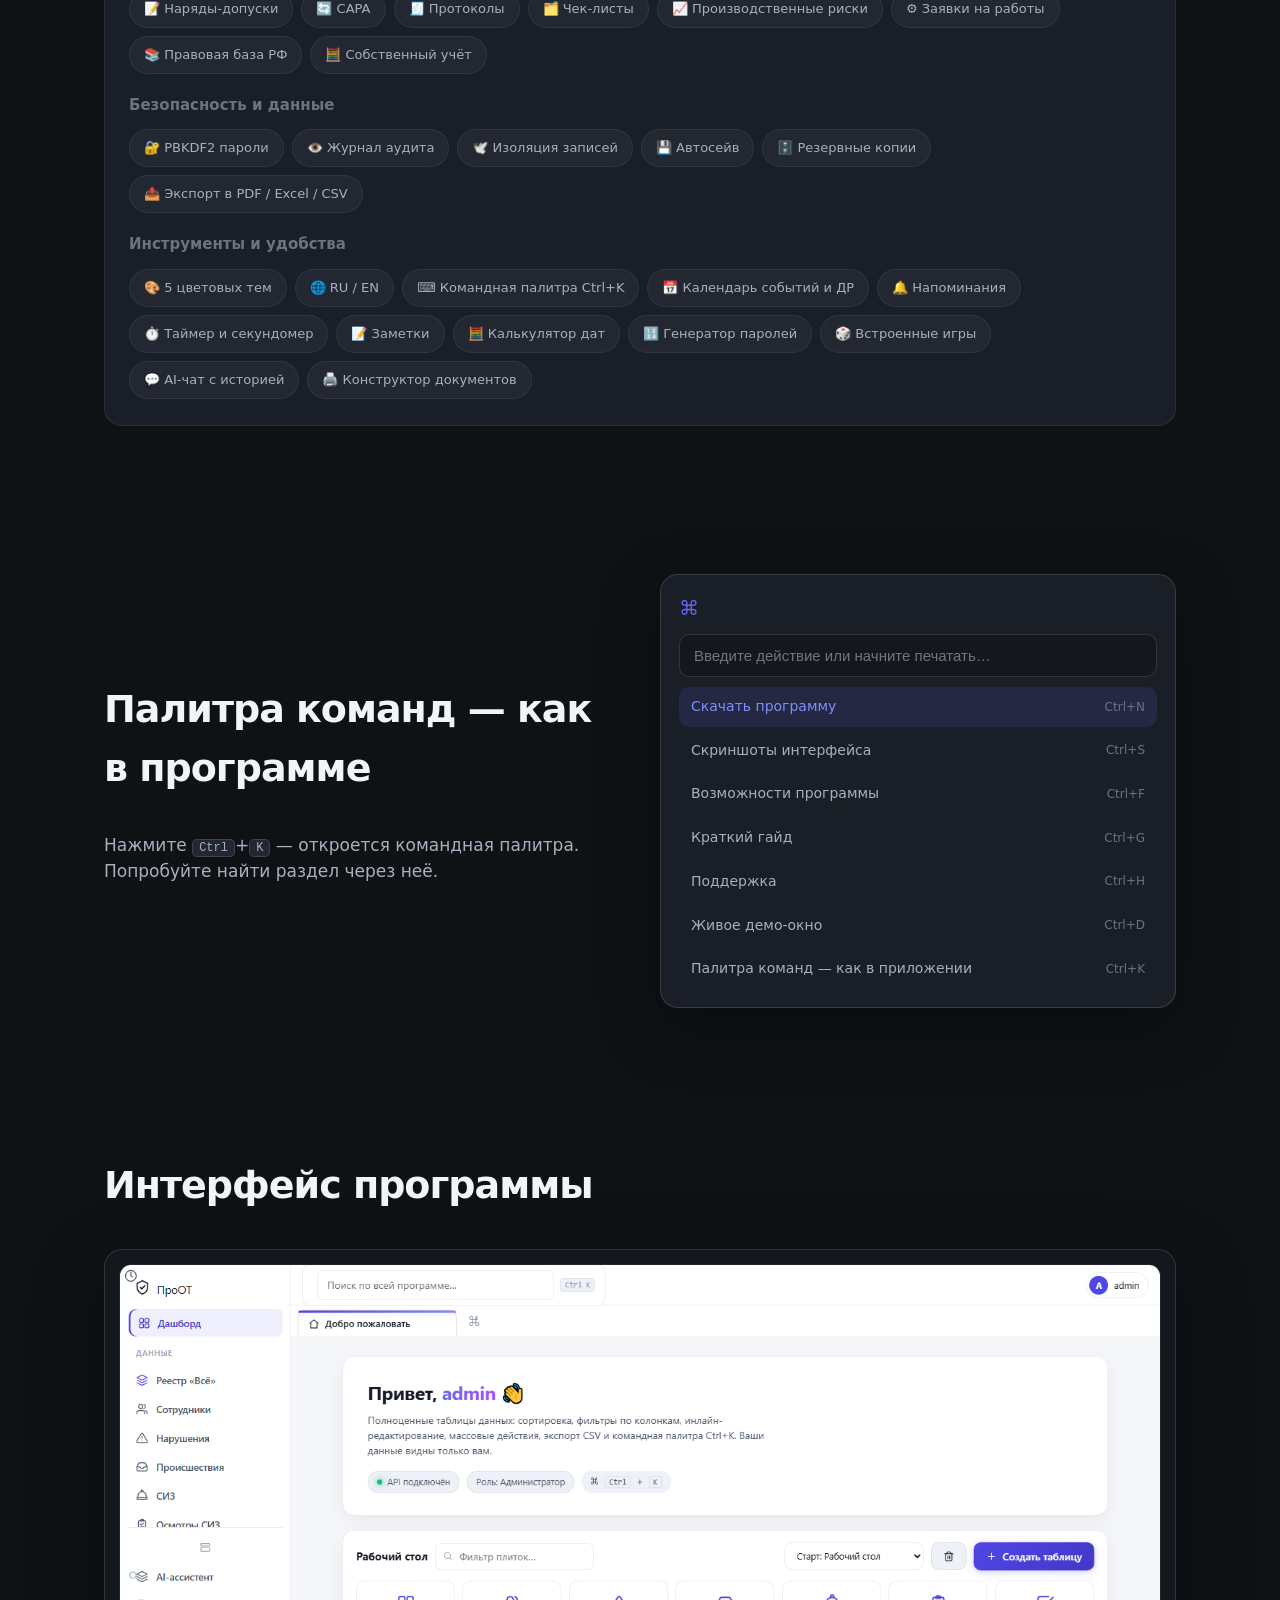
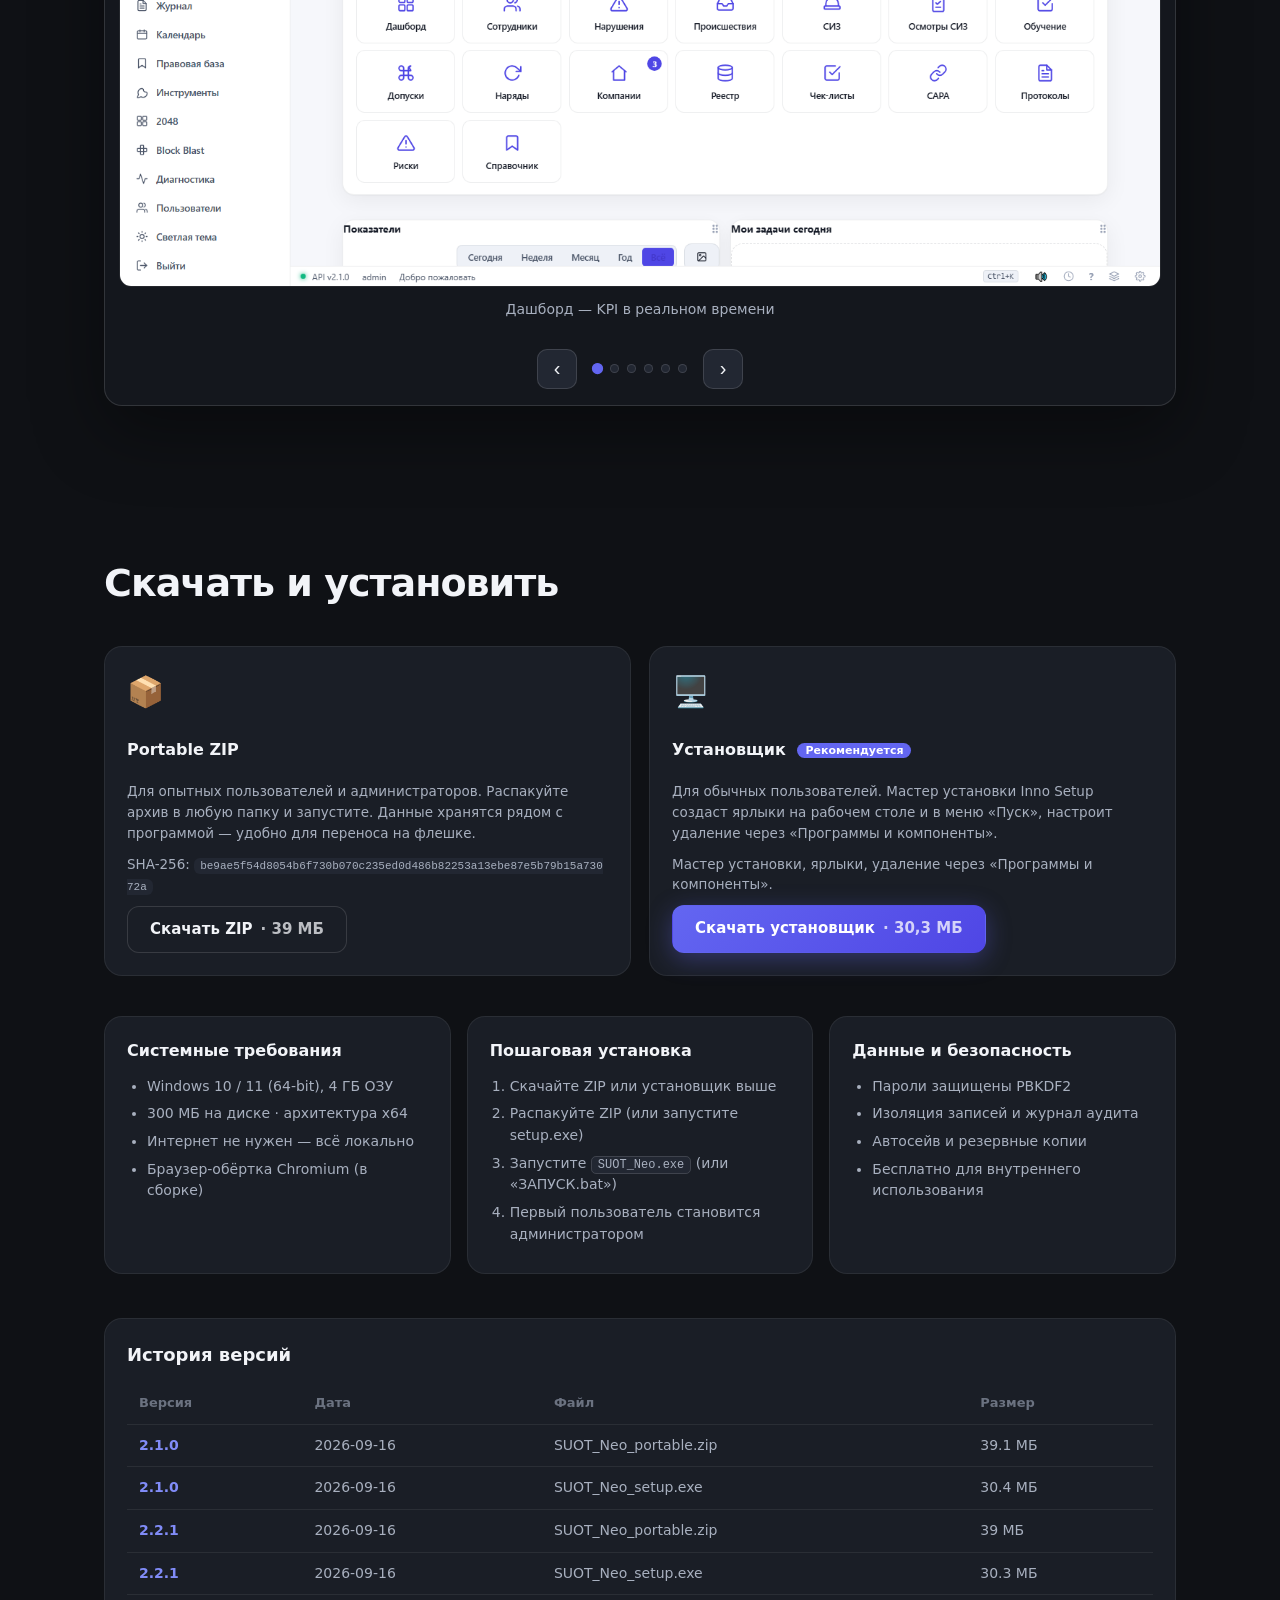
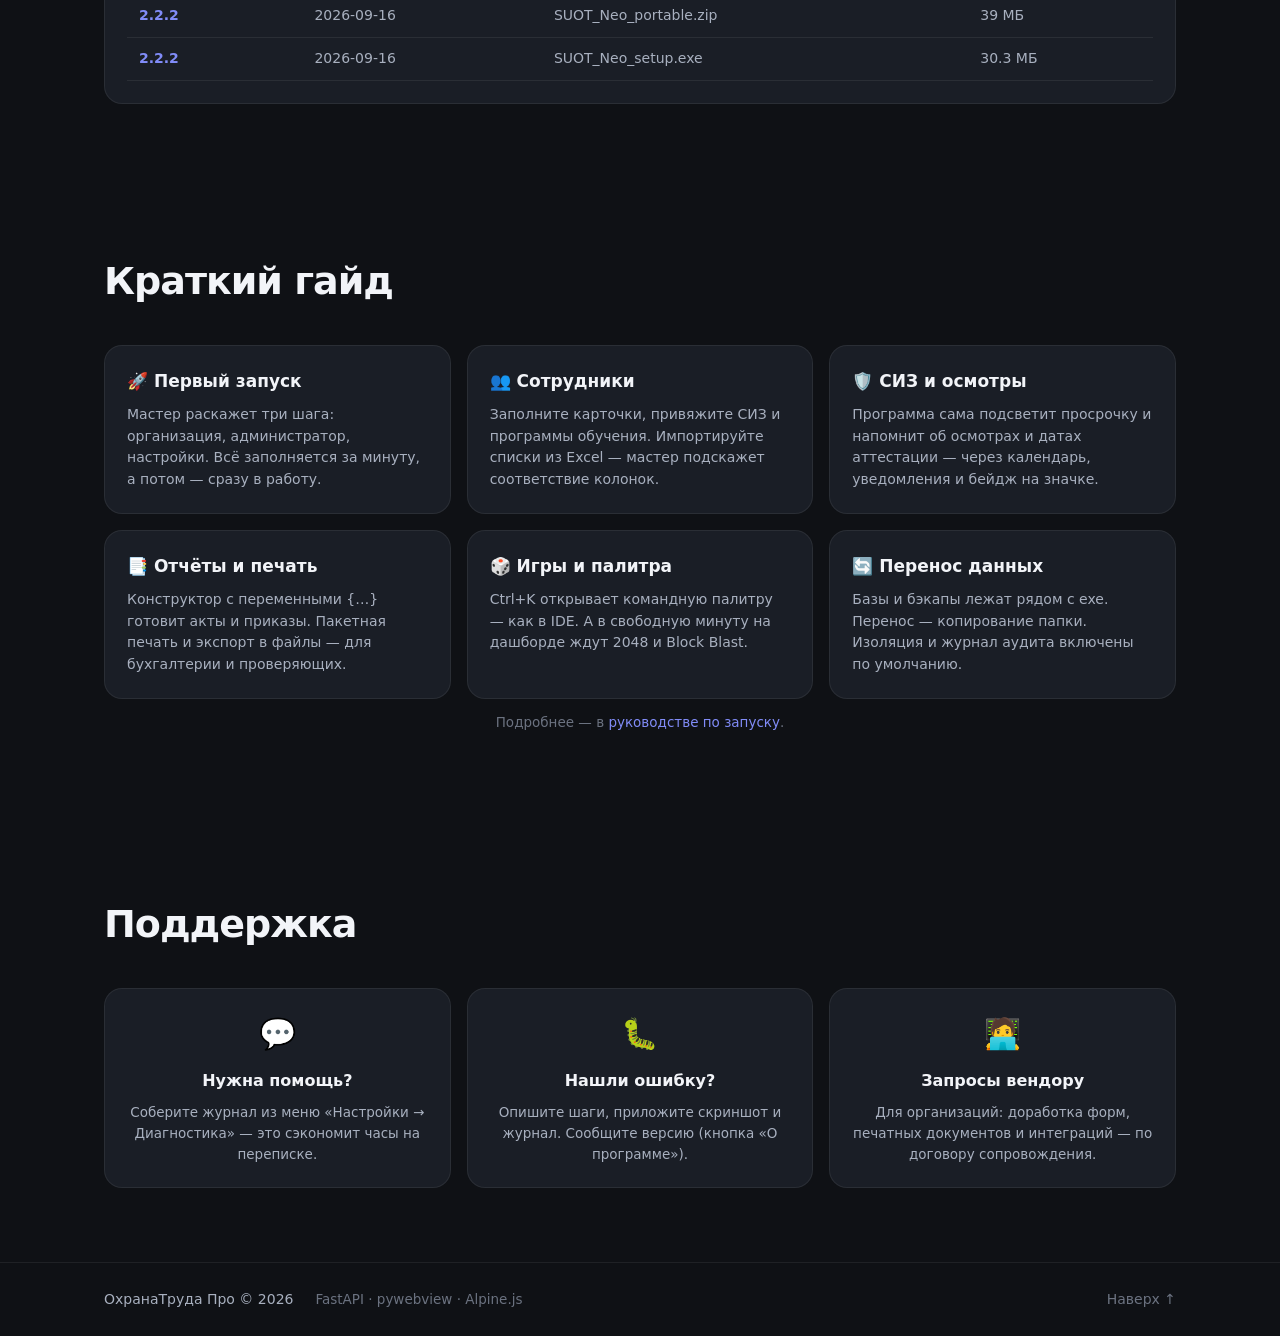
==== commit ae05b92d: "release: v2.2.2 — ОхранаТруда Про, фиксы: флаг EN, без автозапуска, single-instance, локализация оши" ====
--- a/site/index.html
+++ b/site/index.html
@@ -42,7 +42,7 @@
       <div class="hero-grid">
         <div class="hero-copy reveal">
           <div class="chip">
-            <span class="pulse"></span> Версия <b id="heroVer">2.2.1</b> · Windows 10/11
+            <span class="pulse"></span> Версия <b id="heroVer">2.2.2</b> · Windows 10/11
           </div>
           <h1>Вся охрана труда —<br>в одном окне</h1>
           <p class="lead">
--- a/site/css/site.css
+++ b/site/css/site.css
@@ -74,6 +74,7 @@
 
 /* ── фон ── */
 .bg-glow { position: fixed; inset: 0; z-index: -1; pointer-events: none;
+  background-attachment: scroll;
   background:
     radial-gradient(900px 420px at 15% -5%, rgba(99,102,241,.20), transparent 60%),
     radial-gradient(700px 380px at 90% 15%, rgba(16,185,129,.10), transparent 60%); }
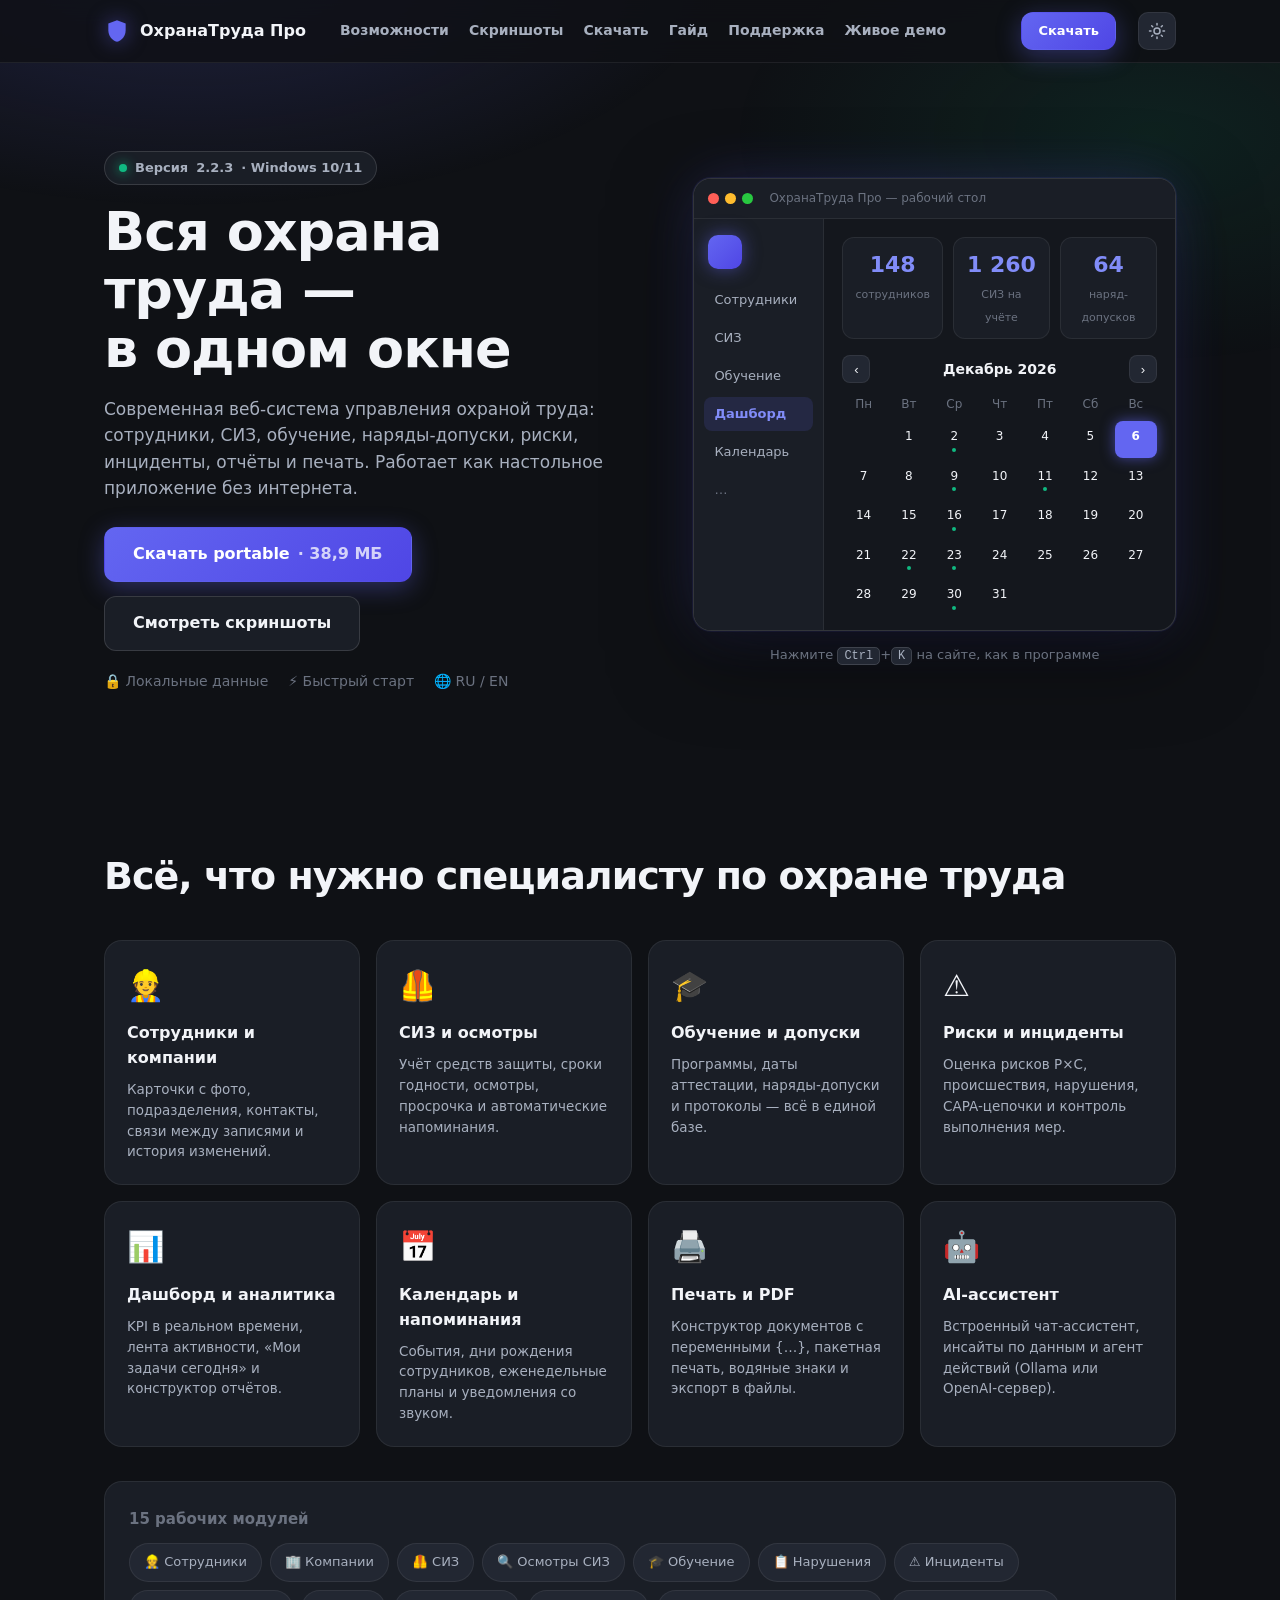
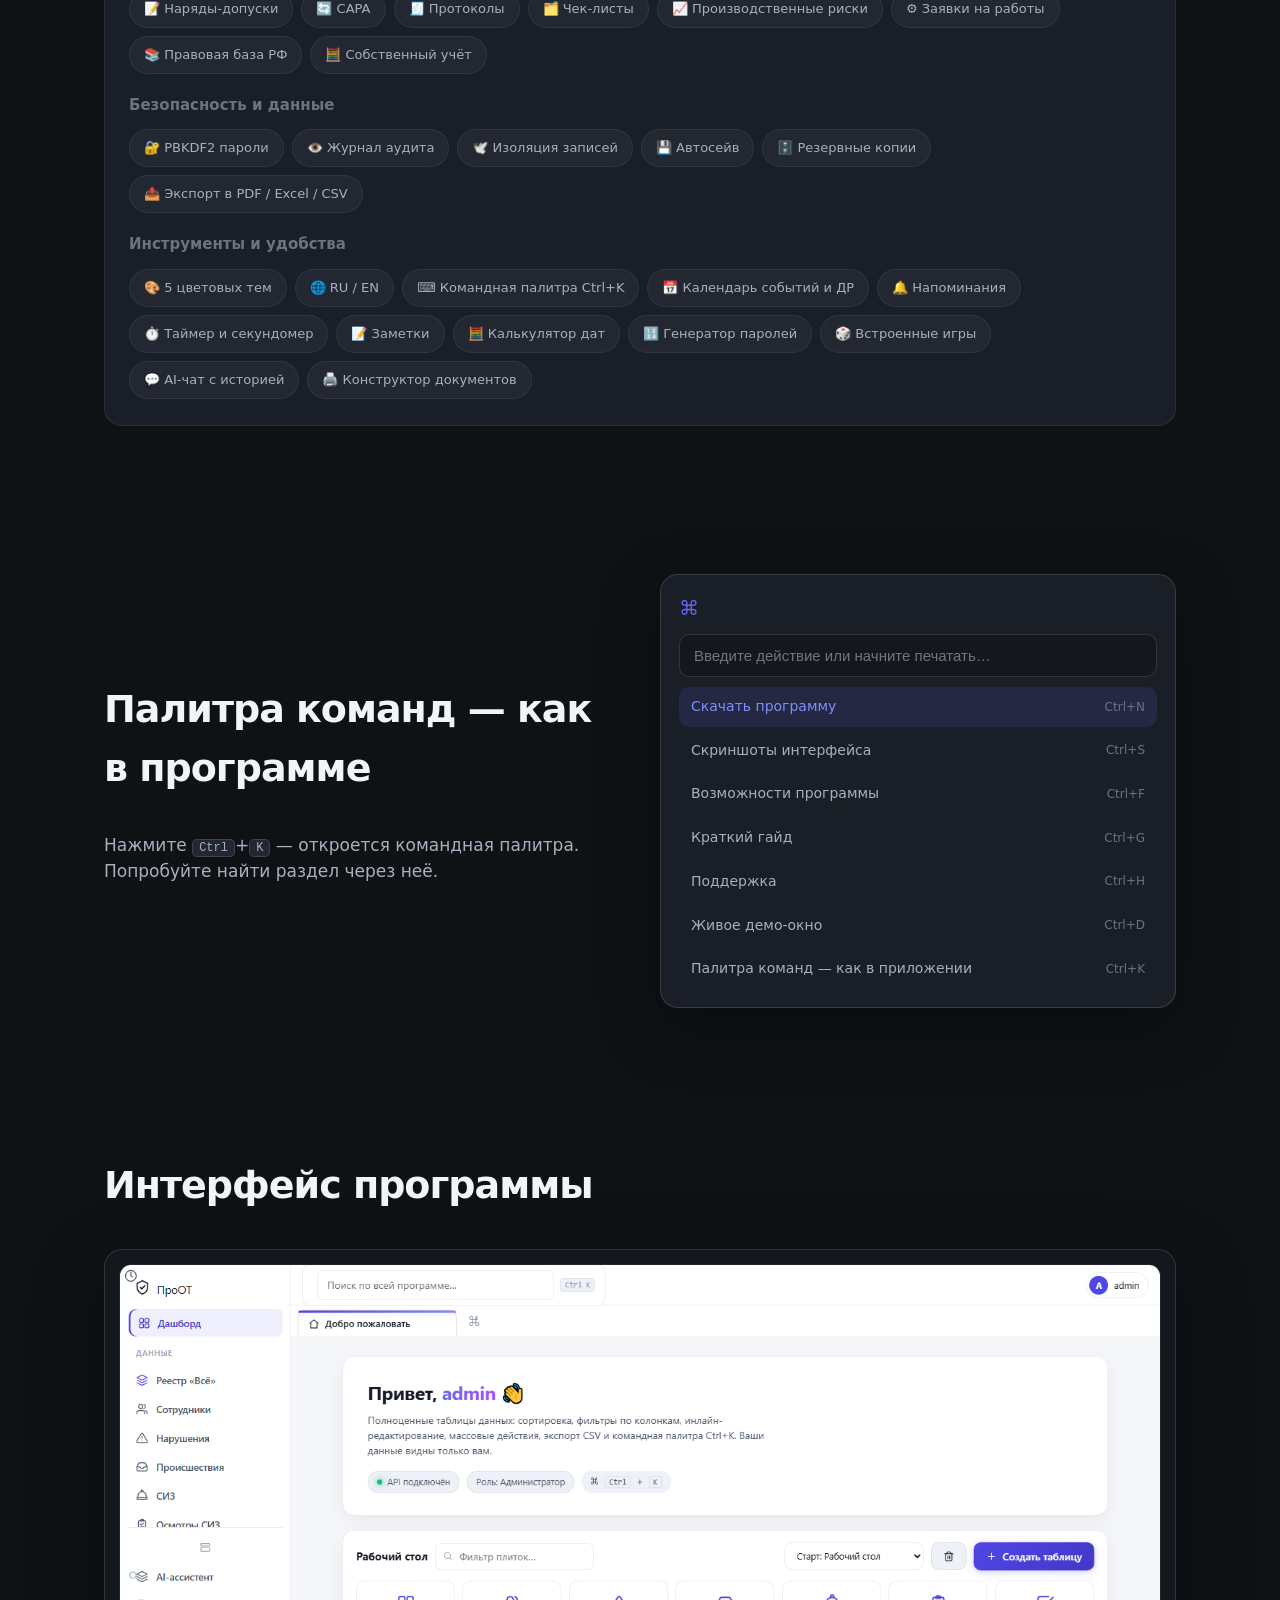
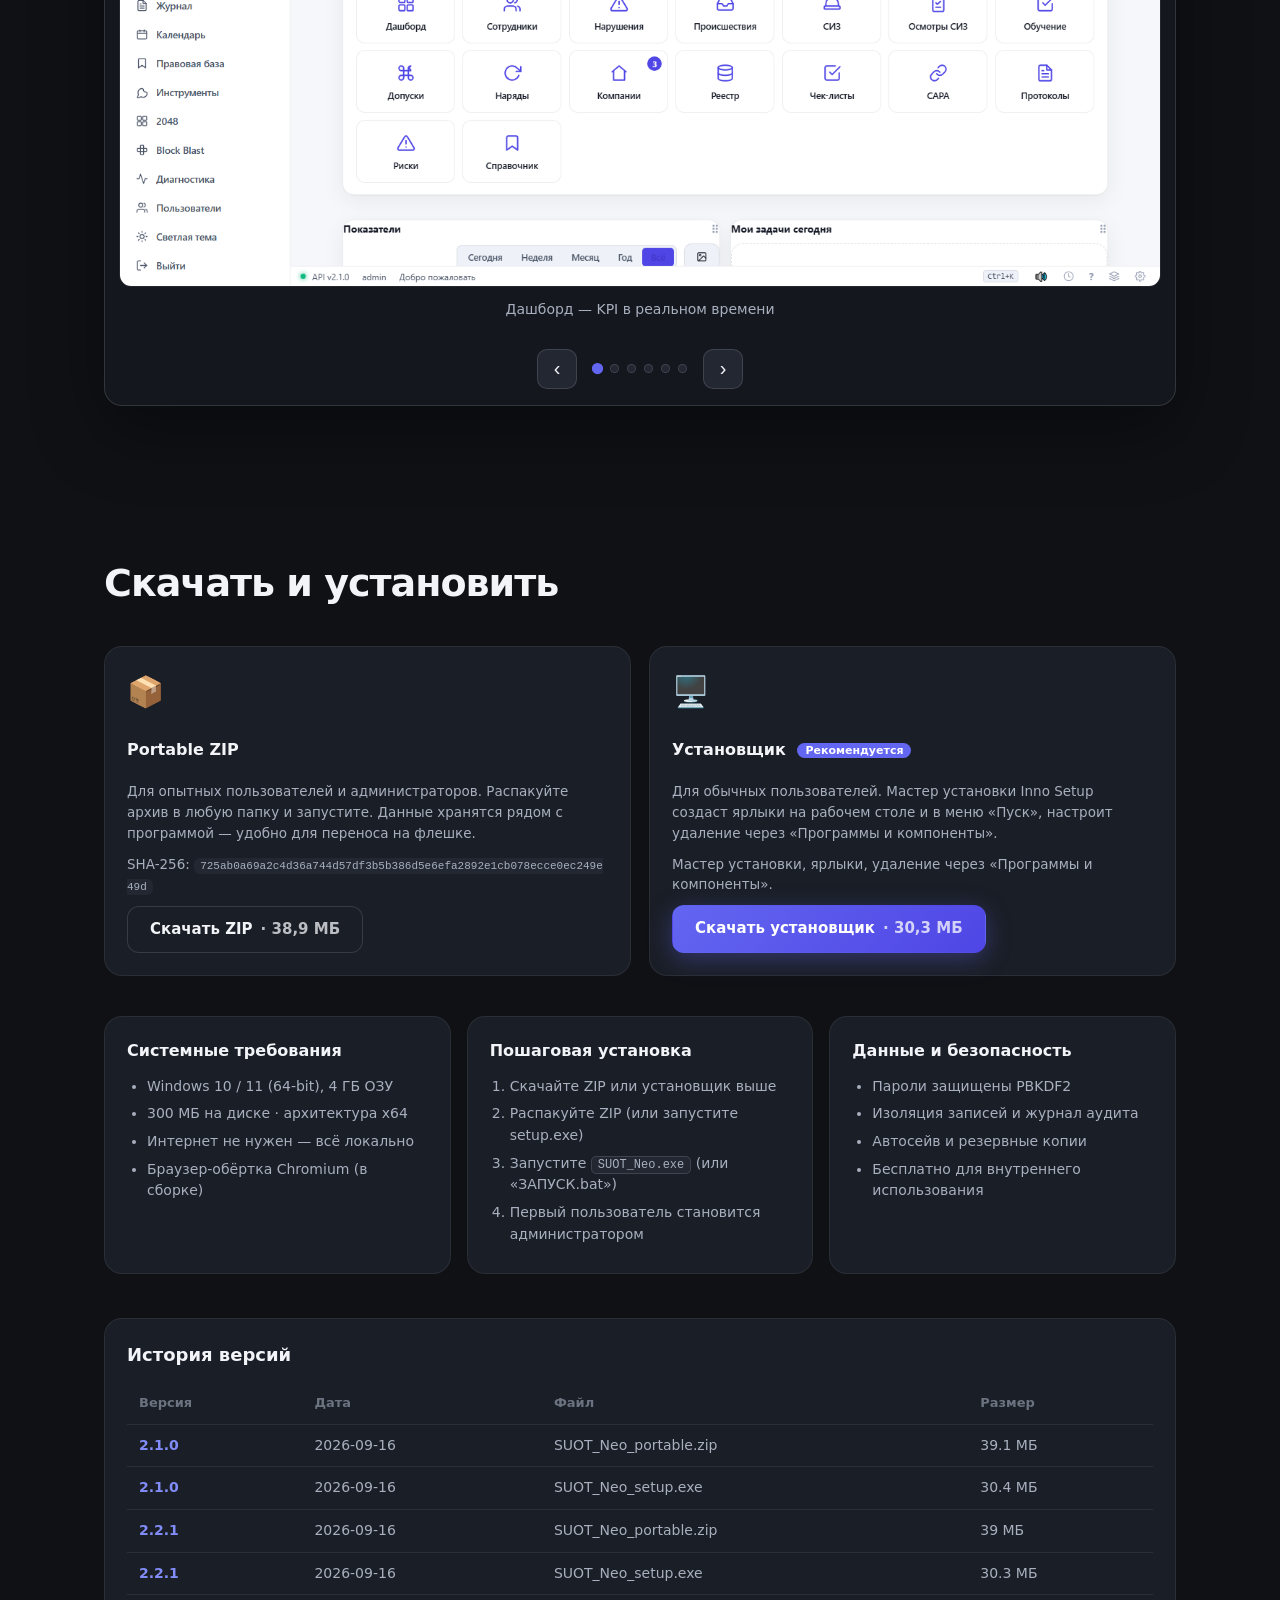
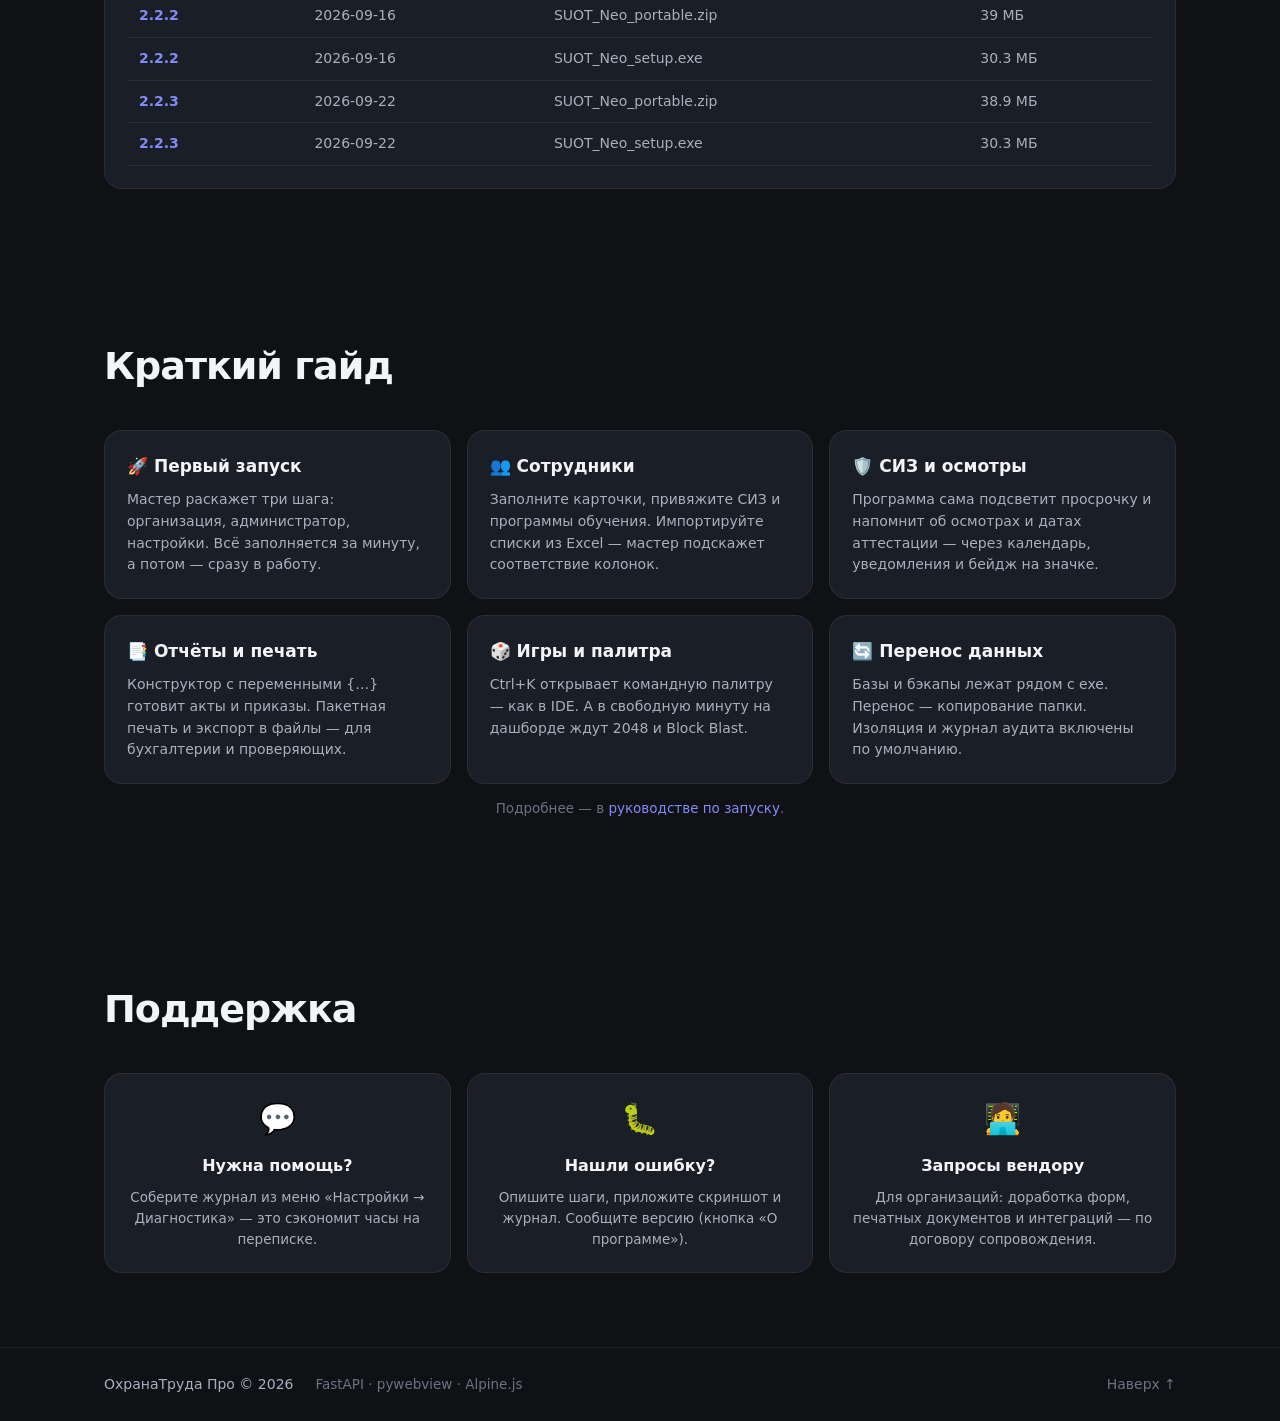
==== commit 73f8e419: "release: v2.2.3 — аудит: фиксы безопасности (SQLi, XSS, SSRF, сессии, токены), надёжность desktop/пу" ====
--- a/site/index.html
+++ b/site/index.html
@@ -42,7 +42,7 @@
       <div class="hero-grid">
         <div class="hero-copy reveal">
           <div class="chip">
-            <span class="pulse"></span> Версия <b id="heroVer">2.2.2</b> · Windows 10/11
+            <span class="pulse"></span> Версия <b id="heroVer">2.2.3</b> · Windows 10/11
           </div>
           <h1>Вся охрана труда —<br>в одном окне</h1>
           <p class="lead">
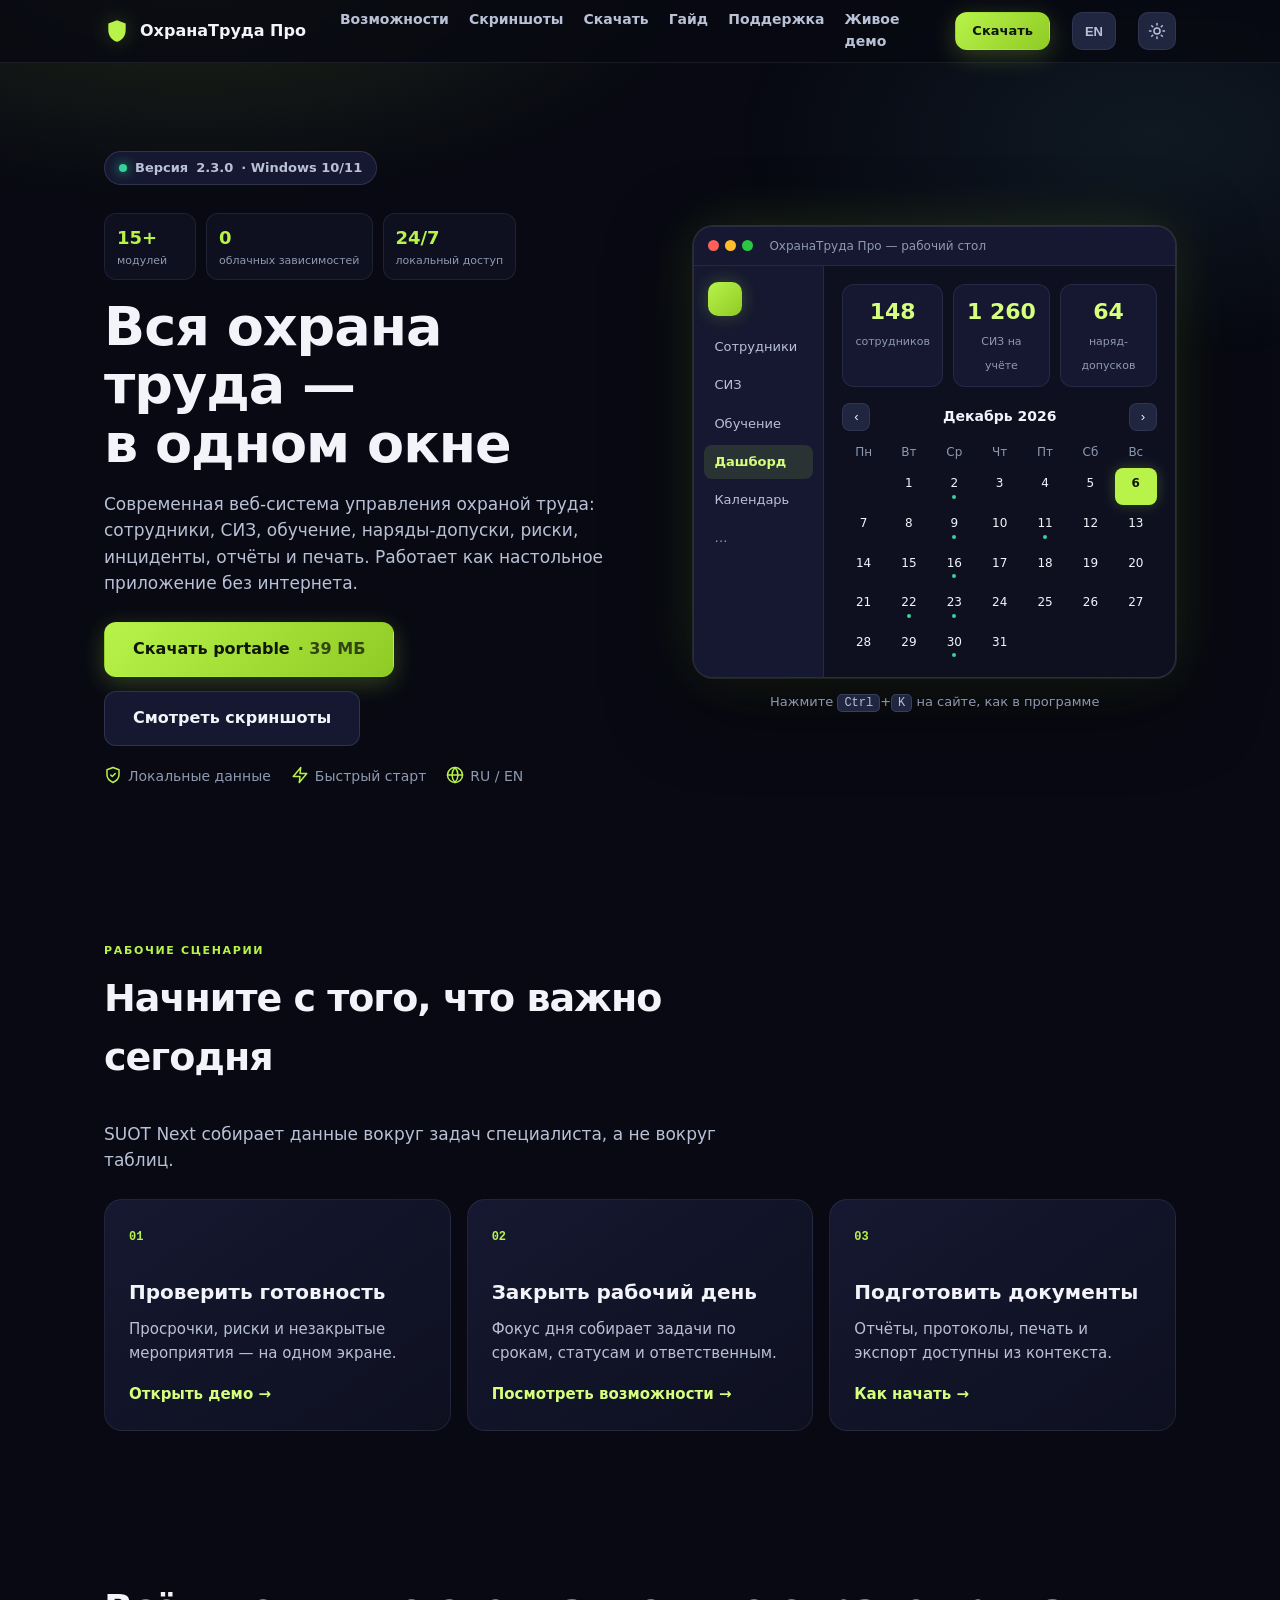
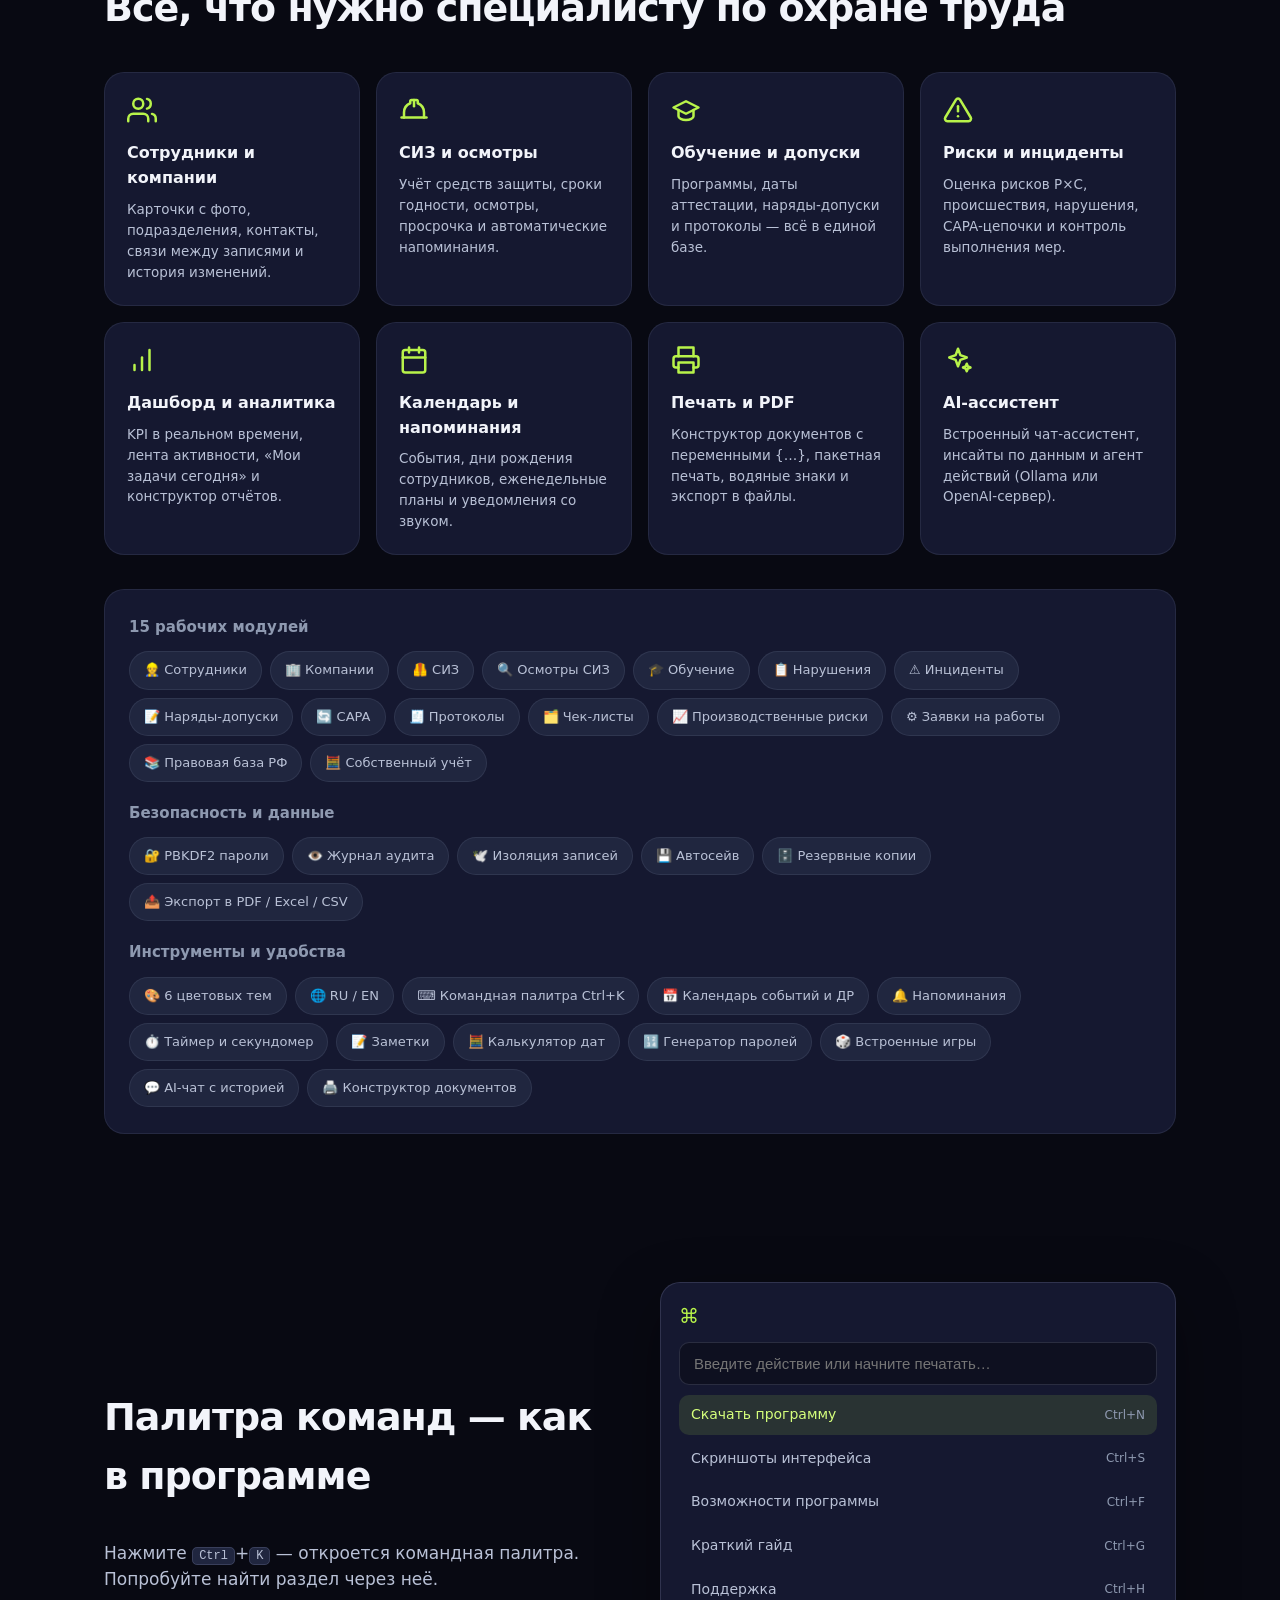
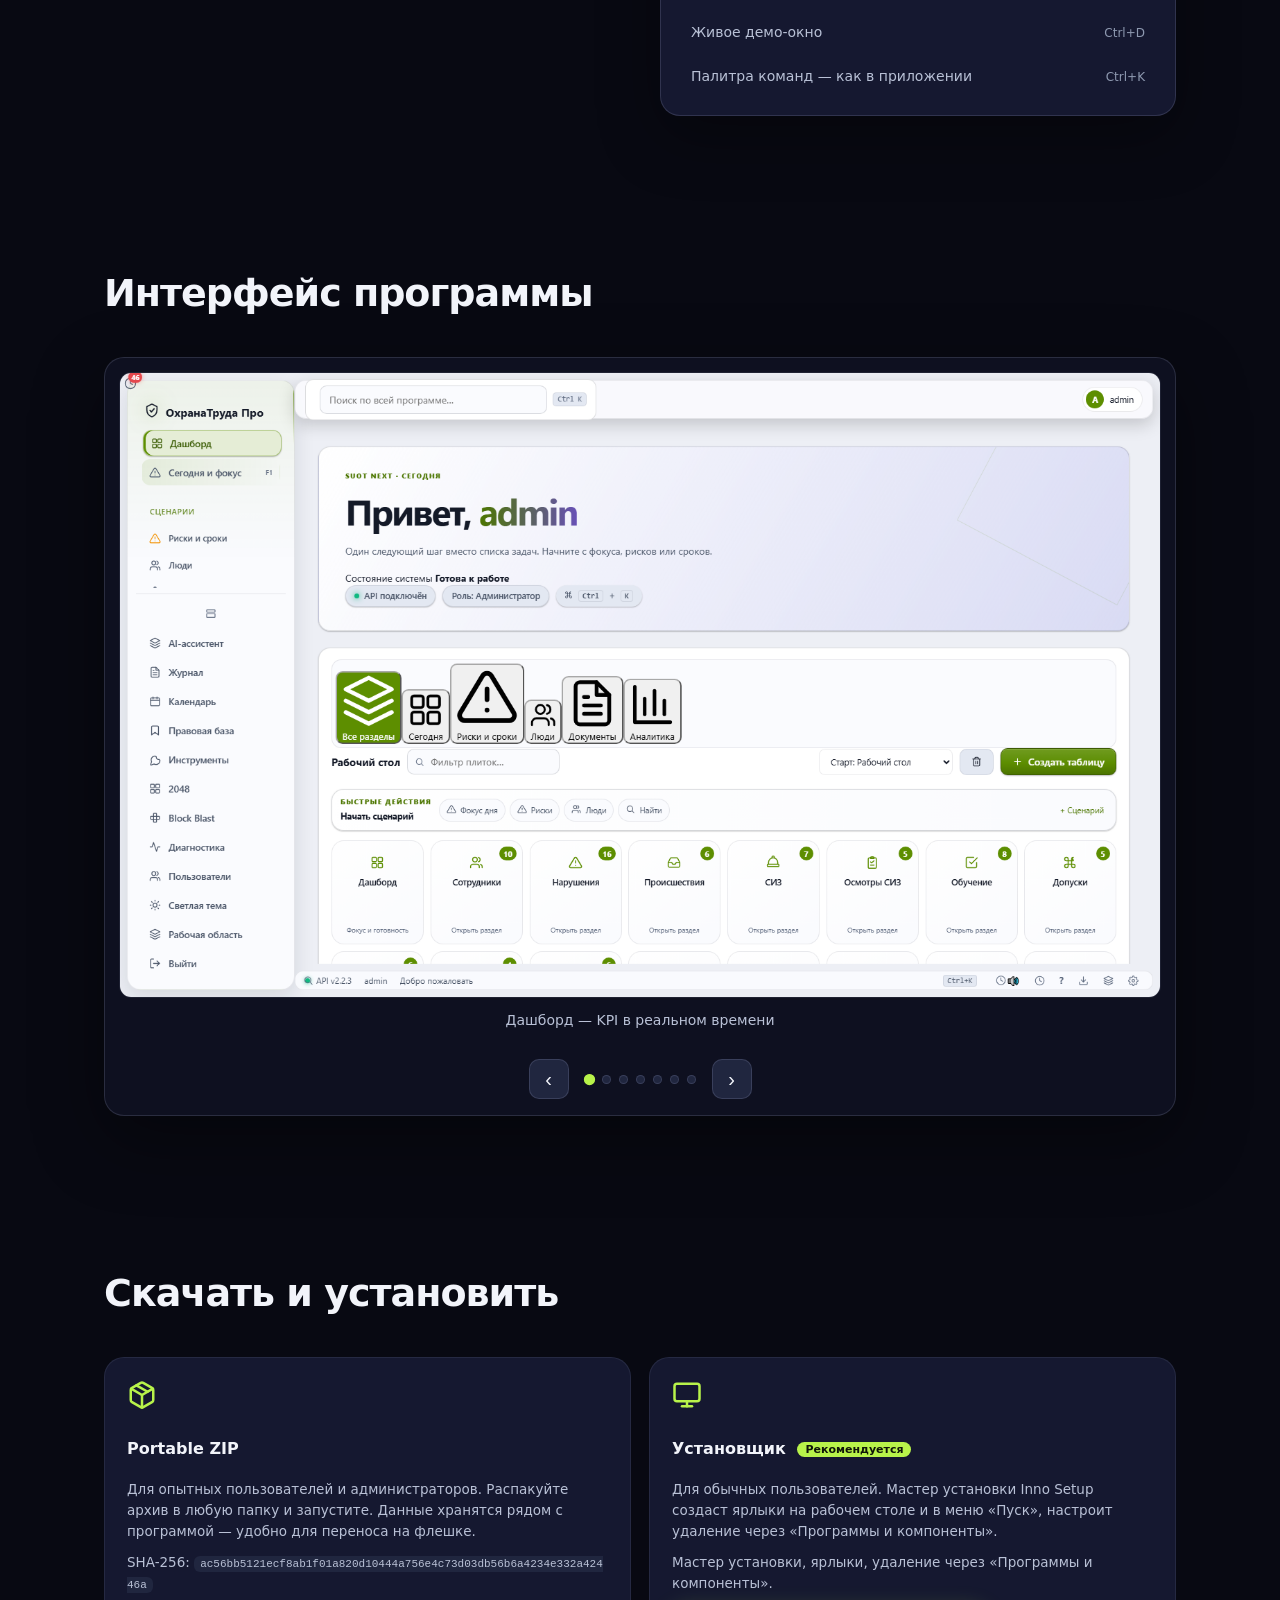
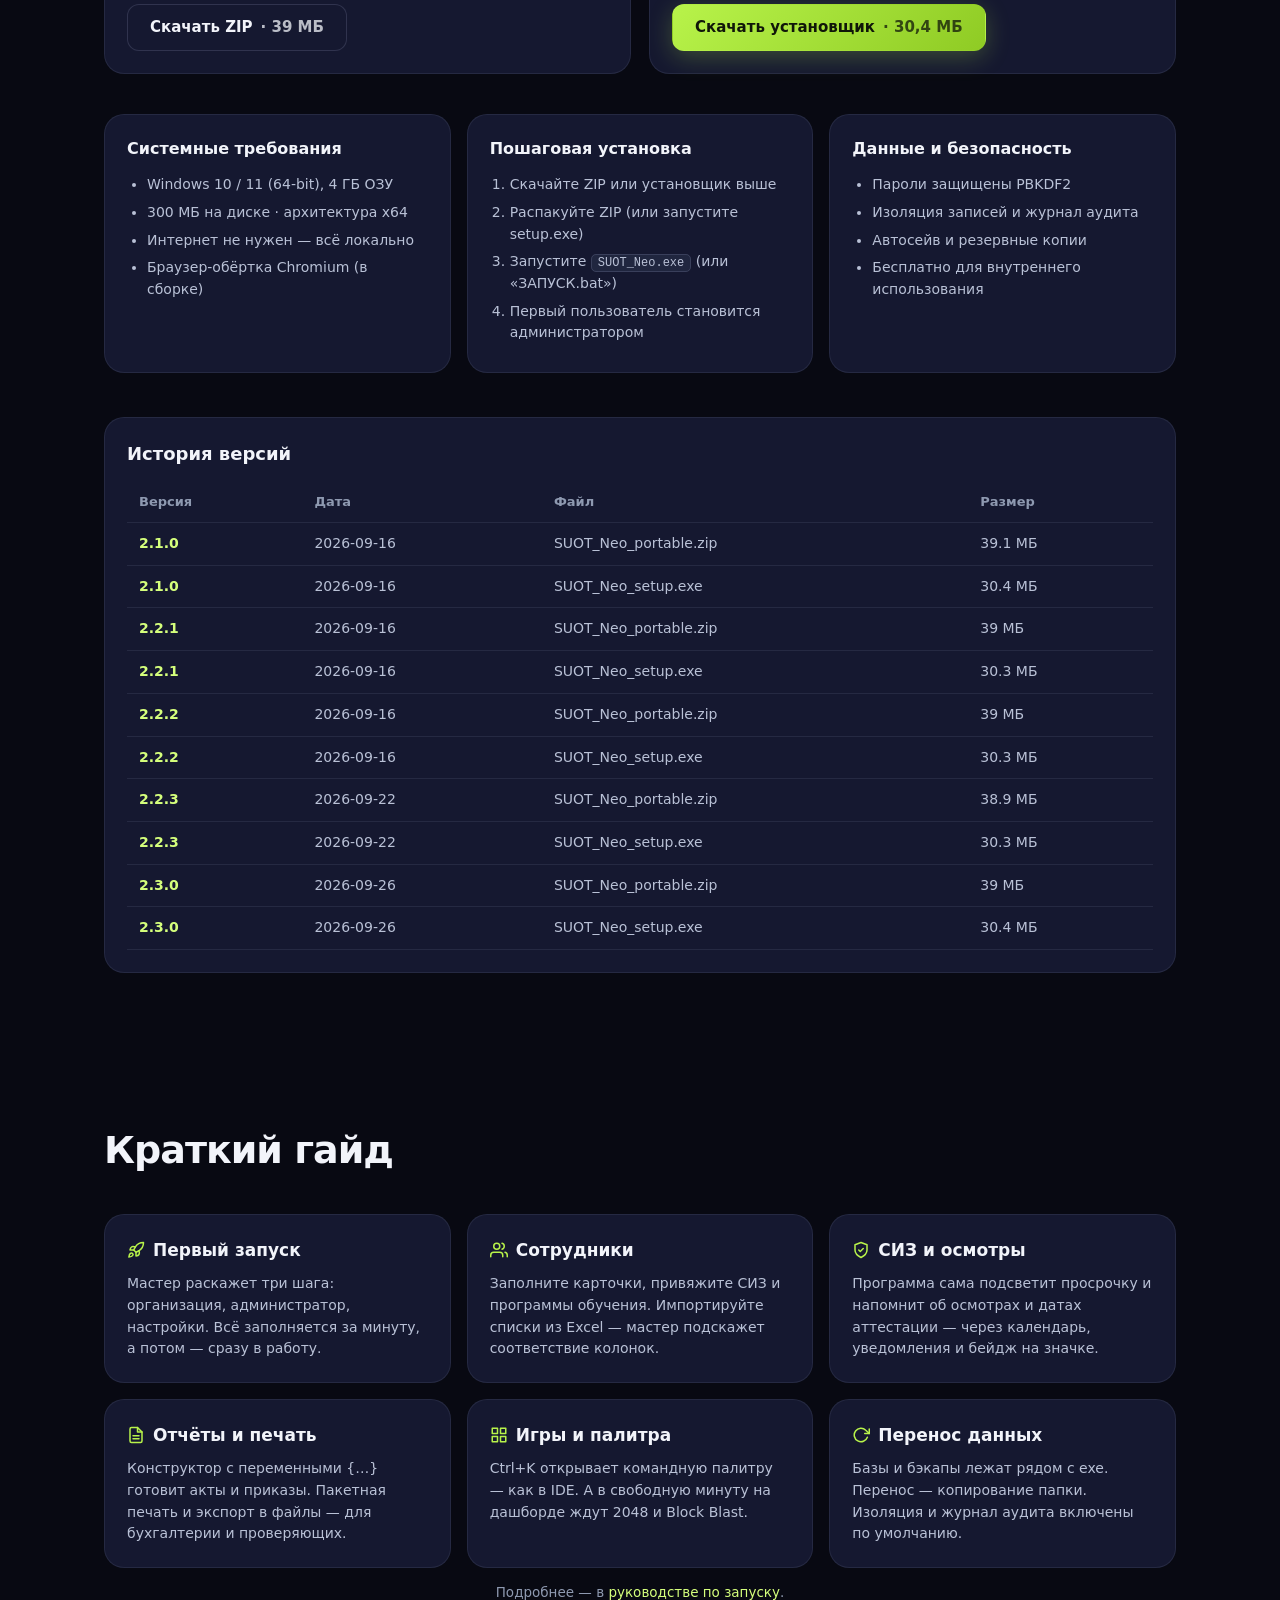
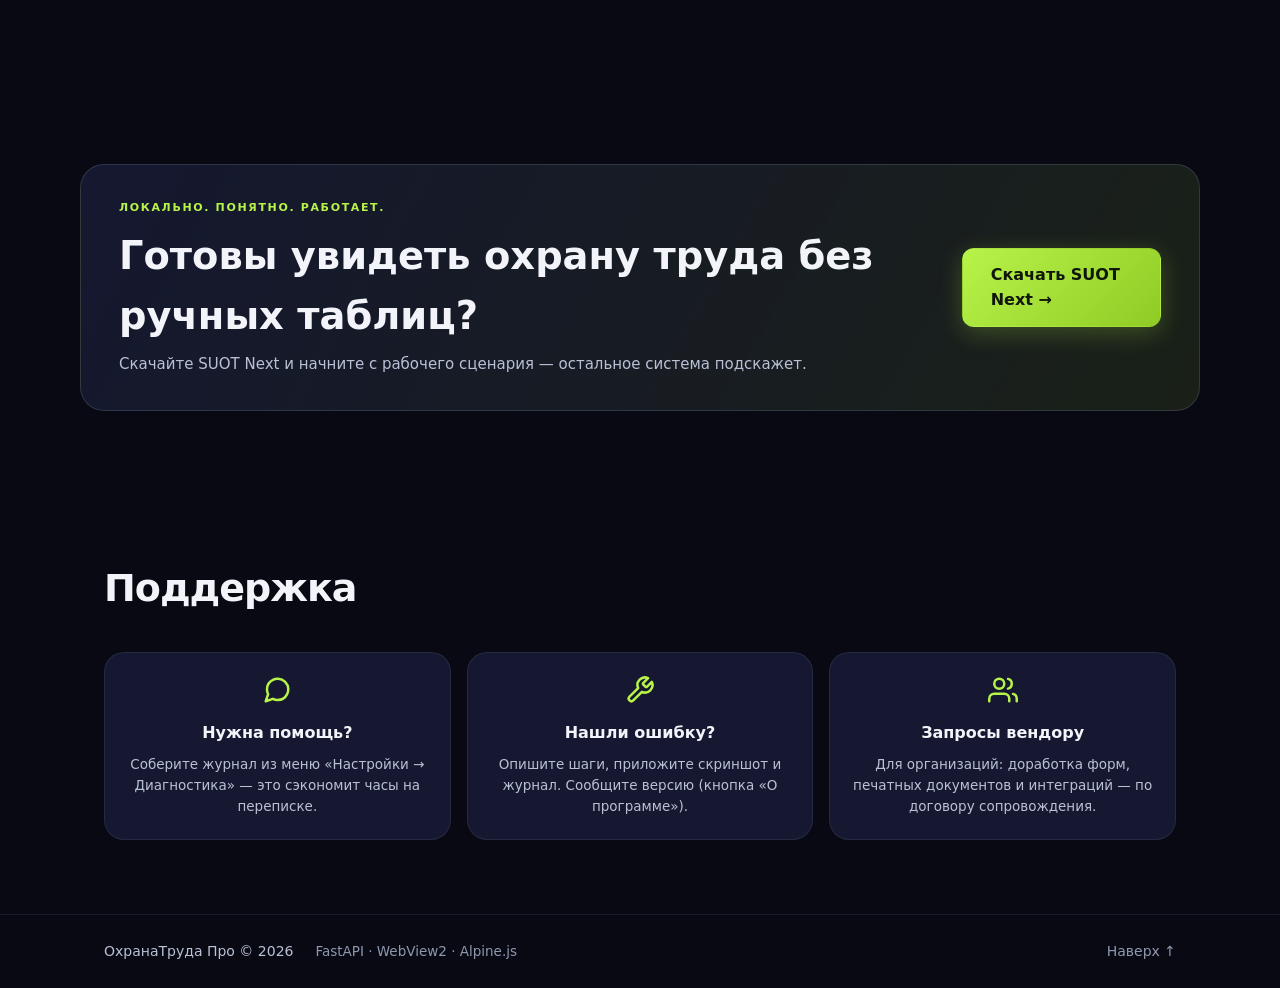
==== commit 61153885: "release: v2.3.0 — SUOT Next (workspace-first, Documents, Plugins v2, сайт Aurora RU/EN)" ====
--- a/site/index.html
+++ b/site/index.html
@@ -1,11 +1,11 @@
-<!doctype html>
+﻿<!doctype html>
 <html lang="ru">
 <head>
 <meta charset="utf-8">
 <meta name="viewport" content="width=device-width, initial-scale=1">
 <title>ОхранаТруда Про — система управления охраной труда</title>
 <meta name="description" content="ОхранаТруда Про — система управления охраной труда для Windows: сотрудники и компании, СИЗ и осмотры, обучение и наряды-допуски, риски и инциденты, CAPA, протоколы, чек-листы, правовая база РФ, дашборд и аналитика, календарь с напоминаниями, AI-ассистент, печать документов и PDF, резервные копии, 15 модулей, RU/EN, автономная работа без интернета. Бесплатно для внутреннего использования. Скачать portable ZIP или установщик.">
-<link rel="icon" type="image/svg+xml" href="data:image/svg+xml,%3Csvg xmlns='http://www.w3.org/2000/svg' viewBox='0 0 24 24'%3E%3Cpath fill='%236366F1' d='M12 2L4 5v6c0 5.5 3.4 9.6 8 11 4.6-1.4 8-5.5 8-11V5l-8-3z'/%3E%3C/svg%3E">
+<link rel="icon" type="image/svg+xml" href="data:image/svg+xml,%3Csvg xmlns='http://www.w3.org/2000/svg' viewBox='0 0 24 24'%3E%3Cpath fill='%23B8F34A' d='M12 2L4 5v6c0 5.5 3.4 9.6 8 11 4.6-1.4 8-5.5 8-11V5l-8-3z'/%3E%3C/svg%3E">
 <link rel="stylesheet" href="css/site.css">
 </head>
 <body data-theme="dark">
@@ -20,14 +20,15 @@
       <span>ОхранаТруда&nbsp;Про</span>
     </a>
     <nav class="nav-links">
-      <a href="#features">Возможности</a>
-      <a href="#screens">Скриншоты</a>
-      <a href="#download">Скачать</a>
-      <a href="#guide">Гайд</a>
-      <a href="#support">Поддержка</a>
-      <a href="#demo">Живое демо</a>
+      <a href="#features" data-en="Features">Возможности</a>
+      <a href="#screens" data-en="Screenshots">Скриншоты</a>
+      <a href="#download" data-en="Download">Скачать</a>
+      <a href="#guide" data-en="Guide">Гайд</a>
+      <a href="#support" data-en="Support">Поддержка</a>
+      <a href="#demo" data-en="Live demo">Живое демо</a>
     </nav>
-    <a class="btn btn-primary btn-sm" href="#download">Скачать</a>
+    <a class="btn btn-primary btn-sm" href="#download" data-en="Download">Скачать</a>
+    <button class="lang-toggle" id="langToggle" title="English version" aria-label="English version">EN</button>
     <button class="theme-toggle" id="themeToggle" title="Сменить тему" aria-label="Сменить тему">
       <svg id="sunIc" viewBox="0 0 24 24" aria-hidden="true"><circle cx="12" cy="12" r="4"/><path d="M12 2v2m0 16v2M4.9 4.9l1.4 1.4m11.4 11.4 1.4 1.4M2 12h2m16 0h2M4.9 19.1l1.4-1.4M17.7 6.3l1.4-1.4"/></svg>
       <svg id="moonIc" viewBox="0 0 24 24" aria-hidden="true"><path d="M21 12.8A9 9 0 1 1 11.2 3 7 7 0 0 0 21 12.8z"/></svg>
@@ -42,24 +43,25 @@
       <div class="hero-grid">
         <div class="hero-copy reveal">
           <div class="chip">
-            <span class="pulse"></span> Версия <b id="heroVer">2.2.3</b> · Windows 10/11
+            <span class="pulse"></span> <span data-en="Version">Версия</span> <b id="heroVer">2.3.0</b> · Windows 10/11
           </div>
-          <h1>Вся охрана труда —<br>в одном окне</h1>
-          <p class="lead">
+          <div class="hero-proof"><span><b>15+</b><small data-en="modules">модулей</small></span><span><b>0</b><small data-en="cloud dependencies">облачных зависимостей</small></span><span><b>24/7</b><small data-en="local access">локальный доступ</small></span></div>
+          <h1 data-en="All workplace safety —<br>in one window">Вся охрана труда —<br>в одном окне</h1>
+          <p class="lead" data-en="Modern workplace-safety management: people, PPE, training, permits, risks, incidents, reports and printing. Runs as a desktop app with no internet.">
             Современная веб-система управления охраной труда: сотрудники, СИЗ,
             обучение, наряды-допуски, риски, инциденты, отчёты и печать.
             Работает как настольное приложение без интернета.
           </p>
           <div class="hero-cta">
             <a class="btn btn-primary btn-lg" id="dlPrimaryBtn" href="downloads/SUOT_Neo_portable.zip">
-              Скачать portable <span class="dim" id="dlSize">· 39&nbsp;МБ</span>
+              <span data-en="Download portable">Скачать portable</span> <span class="dim" id="dlSize">· 39&nbsp;МБ</span>
             </a>
-            <a class="btn btn-ghost btn-lg" href="#screens">Смотреть скриншоты</a>
+            <a class="btn btn-ghost btn-lg" href="#screens" data-en="See screenshots">Смотреть скриншоты</a>
           </div>
           <div class="hero-meta">
-            <span>🔒 Локальные данные</span>
-            <span>⚡ Быстрый старт</span>
-            <span>🌐 RU / EN</span>
+            <span><span class="sic" data-ic="shield"></span><span data-en="Local data">Локальные данные</span></span>
+            <span><span class="sic" data-ic="zap"></span><span data-en="Quick start">Быстрый старт</span></span>
+            <span><span class="sic" data-ic="globe"></span><span>RU / EN</span></span>
           </div>
         </div>
 
@@ -73,20 +75,20 @@
             <div class="appframe-body">
               <div class="mini-side">
                 <div class="mini-logo"></div>
-                <span data-tab="employees">Сотрудники</span>
-                <span data-tab="ppe">СИЗ</span>
-                <span data-tab="training">Обучение</span>
-                <span class="active" data-tab="dashboard">Дашборд</span>
-                <span data-tab="calendar">Календарь</span>
+                <span data-tab="employees" data-en="People">Сотрудники</span>
+                <span data-tab="ppe" data-en="PPE">СИЗ</span>
+                <span data-tab="training" data-en="Training">Обучение</span>
+                <span class="active" data-tab="dashboard" data-en="Dashboard">Дашборд</span>
+                <span data-tab="calendar" data-en="Calendar">Календарь</span>
                 <span class="mini-add" data-tab="tools">…</span>
               </div>
               <div class="mini-main">
                 <!-- Дашборд -->
                 <div class="mini-view" data-view="dashboard">
                   <div class="mini-kpis">
-                    <div class="mini-kpi"><b id="kpi1">0</b><span>сотрудников</span></div>
-                    <div class="mini-kpi"><b id="kpi2">0</b><span>СИЗ на учёте</span></div>
-                    <div class="mini-kpi"><b id="kpi3">0</b><span>наряд-допусков</span></div>
+                    <div class="mini-kpi"><b id="kpi1">0</b><span data-en="people">сотрудников</span></div>
+                    <div class="mini-kpi"><b id="kpi2">0</b><span data-en="PPE items">СИЗ на учёте</span></div>
+                    <div class="mini-kpi"><b id="kpi3">0</b><span data-en="work permits">наряд-допусков</span></div>
                   </div>
                   <div class="mini-cal-head">
                     <button class="mc-btn" data-mc="-1" aria-label="Назад">‹</button>
@@ -97,7 +99,7 @@
                 </div>
                 <!-- Сотрудники -->
                 <div class="mini-view" data-view="employees" style="display:none">
-                  <div class="mini-search"><input type="text" placeholder="Поиск сотрудника…" id="empSearch"></div>
+                  <div class="mini-search"><input type="text" placeholder="Поиск сотрудника…" data-en-ph="Search people…" id="empSearch"></div>
                   <table class="mini-tbl" id="empTable">
                     <thead><tr><th>ФИО</th><th>Должность</th><th>Статус</th></tr></thead>
                     <tbody>
@@ -151,112 +153,113 @@
                 <!-- Инструменты -->
                 <div class="mini-view" data-view="tools" style="display:none">
                   <div class="mini-tools-grid">
-                    <div class="mini-tool" data-tab="dashboard"><span class="tool-ic">⏱️</span><span>Таймер</span></div>
-                    <div class="mini-tool" data-tab="calendar"><span class="tool-ic">📅</span><span>Календарь</span></div>
-                    <div class="mini-tool"><span class="tool-ic">📝</span><span>Заметки</span></div>
-                    <div class="mini-tool"><span class="tool-ic">🧮</span><span>Калькулятор</span></div>
-                    <div class="mini-tool"><span class="tool-ic">🔢</span><span>Генератор</span></div>
-                    <div class="mini-tool"><span class="tool-ic">🎲</span><span>2048</span></div>
+                    <div class="mini-tool" data-tab="dashboard"><span class="tool-ic sic" data-ic="clock"></span><span>Таймер</span></div>
+                    <div class="mini-tool" data-tab="calendar"><span class="tool-ic sic" data-ic="calendar"></span><span>Календарь</span></div>
+                    <div class="mini-tool"><span class="tool-ic sic" data-ic="edit"></span><span>Заметки</span></div>
+                    <div class="mini-tool"><span class="tool-ic sic" data-ic="hash"></span><span>Калькулятор</span></div>
+                    <div class="mini-tool"><span class="tool-ic sic" data-ic="key"></span><span>Генератор</span></div>
+                    <div class="mini-tool"><span class="tool-ic sic" data-ic="grid"></span><span>2048</span></div>
                   </div>
                 </div>
               </div>
             </div>
           </div>
-          <div class="kbd-hint">Нажмите <kbd>Ctrl</kbd>+<kbd>K</kbd> на сайте, как в программе</div>
+          <div class="kbd-hint"><span data-en="Press">Нажмите</span> <kbd>Ctrl</kbd>+<kbd>K</kbd> <span data-en="on the site, like in the app">на сайте, как в программе</span></div>
         </div>
       </div>
     </div>
   </section>
 
   <!-- ═══ Возможности ═══ -->
+  <section class="section section-scenarios" id="scenarios"><div class="wrap"><div class="section-heading reveal"><span class="eyebrow" data-en="Workflows">Рабочие сценарии</span><h2 class="section-title" data-en="Start with what matters today">Начните с того, что важно сегодня</h2><p class="section-lead" data-en="SUOT Next organizes data around the specialist's tasks, not around tables.">SUOT Next собирает данные вокруг задач специалиста, а не вокруг таблиц.</p></div><div class="scenario-grid"><article class="scenario-card reveal"><span class="scenario-index">01</span><h3 data-en="Check readiness">Проверить готовность</h3><p data-en="Overdue items, risks and open actions — on one screen.">Просрочки, риски и незакрытые мероприятия — на одном экране.</p><a href="#demo" data-en="Open demo →">Открыть демо →</a></article><article class="scenario-card reveal"><span class="scenario-index">02</span><h3 data-en="Close the workday">Закрыть рабочий день</h3><p data-en="Day focus collects tasks by deadlines, statuses and owners.">Фокус дня собирает задачи по срокам, статусам и ответственным.</p><a href="#features" data-en="See features →">Посмотреть возможности →</a></article><article class="scenario-card reveal"><span class="scenario-index">03</span><h3 data-en="Prepare documents">Подготовить документы</h3><p data-en="Reports, protocols, printing and export from context.">Отчёты, протоколы, печать и экспорт доступны из контекста.</p><a href="#guide" data-en="How to start →">Как начать →</a></article></div></div></section>
   <section class="section" id="features">
     <div class="wrap">
-      <h2 class="section-title reveal">Всё, что нужно специалисту по охране труда</h2>
+      <h2 class="section-title reveal" data-en="Everything an HSE specialist needs">Всё, что нужно специалисту по охране труда</h2>
       <div class="cards">
         <div class="card reveal">
-          <div class="card-ic">👷</div>
-          <h3>Сотрудники и компании</h3>
-          <p>Карточки с фото, подразделения, контакты, связи между записями и история изменений.</p>
-        </div>
-        <div class="card reveal">
-          <div class="card-ic">🦺</div>
-          <h3>СИЗ и осмотры</h3>
-          <p>Учёт средств защиты, сроки годности, осмотры, просрочка и автоматические напоминания.</p>
-        </div>
-        <div class="card reveal">
-          <div class="card-ic">🎓</div>
-          <h3>Обучение и допуски</h3>
-          <p>Программы, даты аттестации, наряды-допуски и протоколы — всё в единой базе.</p>
-        </div>
-        <div class="card reveal">
-          <div class="card-ic">⚠️</div>
-          <h3>Риски и инциденты</h3>
-          <p>Оценка рисков P×C, происшествия, нарушения, CAPA-цепочки и контроль выполнения мер.</p>
-        </div>
-        <div class="card reveal">
-          <div class="card-ic">📊</div>
-          <h3>Дашборд и аналитика</h3>
-          <p>KPI в реальном времени, лента активности, «Мои задачи сегодня» и конструктор отчётов.</p>
-        </div>
-        <div class="card reveal">
-          <div class="card-ic">📅</div>
-          <h3>Календарь и напоминания</h3>
-          <p>События, дни рождения сотрудников, еженедельные планы и уведомления со звуком.</p>
-        </div>
-        <div class="card reveal">
-          <div class="card-ic">🖨️</div>
-          <h3>Печать и PDF</h3>
-          <p>Конструктор документов с переменными {…}, пакетная печать, водяные знаки и экспорт в файлы.</p>
-        </div>
-        <div class="card reveal">
-          <div class="card-ic">🤖</div>
-          <h3>AI-ассистент</h3>
-          <p>Встроенный чат-ассистент, инсайты по данным и агент действий (Ollama или OpenAI-сервер).</p>
+          <div class="card-ic"><span class="sic" data-ic="users"></span></div>
+          <h3 data-en="People & companies">Сотрудники и компании</h3>
+          <p data-en="Cards with photos, departments, contacts, record links and change history.">Карточки с фото, подразделения, контакты, связи между записями и история изменений.</p>
+        </div>
+        <div class="card reveal">
+          <div class="card-ic"><span class="sic" data-ic="hardhat"></span></div>
+          <h3 data-en="PPE & inspections">СИЗ и осмотры</h3>
+          <p data-en="PPE accounting, expiry dates, inspections, overdue flags and automatic reminders.">Учёт средств защиты, сроки годности, осмотры, просрочка и автоматические напоминания.</p>
+        </div>
+        <div class="card reveal">
+          <div class="card-ic"><span class="sic" data-ic="cap"></span></div>
+          <h3 data-en="Training & permits">Обучение и допуски</h3>
+          <p data-en="Programs, certification dates, work permits and protocols — in one database.">Программы, даты аттестации, наряды-допуски и протоколы — всё в единой базе.</p>
+        </div>
+        <div class="card reveal">
+          <div class="card-ic"><span class="sic" data-ic="alert"></span></div>
+          <h3 data-en="Risks & incidents">Риски и инциденты</h3>
+          <p data-en="Risk scoring, incidents, violations, CAPA chains and action tracking.">Оценка рисков P×C, происшествия, нарушения, CAPA-цепочки и контроль выполнения мер.</p>
+        </div>
+        <div class="card reveal">
+          <div class="card-ic"><span class="sic" data-ic="chart"></span></div>
+          <h3 data-en="Dashboard & analytics">Дашборд и аналитика</h3>
+          <p data-en="Real-time KPI, activity feed, “My tasks today” and a report builder.">KPI в реальном времени, лента активности, «Мои задачи сегодня» и конструктор отчётов.</p>
+        </div>
+        <div class="card reveal">
+          <div class="card-ic"><span class="sic" data-ic="calendar"></span></div>
+          <h3 data-en="Calendar & reminders">Календарь и напоминания</h3>
+          <p data-en="Events, employee birthdays, weekly plans and sound notifications.">События, дни рождения сотрудников, еженедельные планы и уведомления со звуком.</p>
+        </div>
+        <div class="card reveal">
+          <div class="card-ic"><span class="sic" data-ic="printer"></span></div>
+          <h3 data-en="Printing & PDF">Печать и PDF</h3>
+          <p data-en="Document builder with {…} variables, batch printing, watermarks and file export.">Конструктор документов с переменными {…}, пакетная печать, водяные знаки и экспорт в файлы.</p>
+        </div>
+        <div class="card reveal">
+          <div class="card-ic"><span class="sic" data-ic="sparkles"></span></div>
+          <h3 data-en="AI assistant">AI-ассистент</h3>
+          <p data-en="Built-in chat assistant, data insights and an action agent (Ollama or OpenAI server).">Встроенный чат-ассистент, инсайты по данным и агент действий (Ollama или OpenAI-сервер).</p>
         </div>
       </div>
 
       <div class="full-list reveal">
-        <h3 class="full-title">15 рабочих модулей</h3>
+        <h3 class="full-title" data-en="15 work modules">15 рабочих модулей</h3>
         <div class="mod-grid">
-          <span class="mod-chip">👷 Сотрудники</span>
-          <span class="mod-chip">🏢 Компании</span>
-          <span class="mod-chip">🦺 СИЗ</span>
-          <span class="mod-chip">🔍 Осмотры СИЗ</span>
-          <span class="mod-chip">🎓 Обучение</span>
-          <span class="mod-chip">📋 Нарушения</span>
-          <span class="mod-chip">⚠️ Инциденты</span>
-          <span class="mod-chip">📝 Наряды-допуски</span>
-          <span class="mod-chip">🔄 CAPA</span>
-          <span class="mod-chip">🧾 Протоколы</span>
-          <span class="mod-chip">🗂️ Чек-листы</span>
-          <span class="mod-chip">📈 Производственные риски</span>
-          <span class="mod-chip">⚙️ Заявки на работы</span>
-          <span class="mod-chip">📚 Правовая база РФ</span>
-          <span class="mod-chip">🧮 Собственный учёт</span>
-        </div>
-        <h3 class="full-title">Безопасность и данные</h3>
+          <span class="mod-chip" data-en="👷 People">👷 Сотрудники</span>
+          <span class="mod-chip" data-en="🏢 Companies">🏢 Компании</span>
+          <span class="mod-chip" data-en="🦺 PPE">🦺 СИЗ</span>
+          <span class="mod-chip" data-en="🔍 PPE inspections">🔍 Осмотры СИЗ</span>
+          <span class="mod-chip" data-en="🎓 Training">🎓 Обучение</span>
+          <span class="mod-chip" data-en="📋 Violations">📋 Нарушения</span>
+          <span class="mod-chip" data-en="⚠️ Incidents">⚠️ Инциденты</span>
+          <span class="mod-chip" data-en="📝 Work permits">📝 Наряды-допуски</span>
+          <span class="mod-chip" data-en="🔄 CAPA">🔄 CAPA</span>
+          <span class="mod-chip" data-en="🧾 Protocols">🧾 Протоколы</span>
+          <span class="mod-chip" data-en="🗂️ Checklists">🗂️ Чек-листы</span>
+          <span class="mod-chip" data-en="📈 Production risks">📈 Производственные риски</span>
+          <span class="mod-chip" data-en="⚙️ Work orders">⚙️ Заявки на работы</span>
+          <span class="mod-chip" data-en="📚 RF legal base">📚 Правовая база РФ</span>
+          <span class="mod-chip" data-en="🧮 Custom ledger">🧮 Собственный учёт</span>
+        </div>
+        <h3 class="full-title" data-en="Security & data">Безопасность и данные</h3>
         <div class="mod-grid">
-          <span class="mod-chip">🔐 PBKDF2 пароли</span>
-          <span class="mod-chip">👁️ Журнал аудита</span>
-          <span class="mod-chip">🕊️ Изоляция записей</span>
-          <span class="mod-chip">💾 Автосейв</span>
-          <span class="mod-chip">🗄️ Резервные копии</span>
-          <span class="mod-chip">📤 Экспорт в PDF / Excel / CSV</span>
-        </div>
-        <h3 class="full-title">Инструменты и удобства</h3>
+          <span class="mod-chip" data-en="🔐 PBKDF2 passwords">🔐 PBKDF2 пароли</span>
+          <span class="mod-chip" data-en="👁️ Audit log">👁️ Журнал аудита</span>
+          <span class="mod-chip" data-en="🕊️ Record isolation">🕊️ Изоляция записей</span>
+          <span class="mod-chip" data-en="💾 Autosave">💾 Автосейв</span>
+          <span class="mod-chip" data-en="🗄️ Backups">🗄️ Резервные копии</span>
+          <span class="mod-chip" data-en="📤 PDF / Excel / CSV export">📤 Экспорт в PDF / Excel / CSV</span>
+        </div>
+        <h3 class="full-title" data-en="Tools & comfort">Инструменты и удобства</h3>
         <div class="mod-grid">
-          <span class="mod-chip">🎨 5 цветовых тем</span>
-          <span class="mod-chip">🌐 RU / EN</span>
-          <span class="mod-chip">⌨️ Командная палитра Ctrl+K</span>
-          <span class="mod-chip">📅 Календарь событий и ДР</span>
-          <span class="mod-chip">🔔 Напоминания</span>
-          <span class="mod-chip">⏱️ Таймер и секундомер</span>
-          <span class="mod-chip">📝 Заметки</span>
-          <span class="mod-chip">🧮 Калькулятор дат</span>
-          <span class="mod-chip">🔢 Генератор паролей</span>
-          <span class="mod-chip">🎲 Встроенные игры</span>
-          <span class="mod-chip">💬 AI-чат с историей</span>
-          <span class="mod-chip">🖨️ Конструктор документов</span>
+          <span class="mod-chip" data-en="🎨 6 color themes">🎨 6 цветовых тем</span>
+          <span class="mod-chip" data-en="🌐 RU / EN">🌐 RU / EN</span>
+          <span class="mod-chip" data-en="⌨️ Ctrl+K command palette">⌨️ Командная палитра Ctrl+K</span>
+          <span class="mod-chip" data-en="📅 Event & birthday calendar">📅 Календарь событий и ДР</span>
+          <span class="mod-chip" data-en="🔔 Reminders">🔔 Напоминания</span>
+          <span class="mod-chip" data-en="⏱️ Timer & stopwatch">⏱️ Таймер и секундомер</span>
+          <span class="mod-chip" data-en="📝 Notes">📝 Заметки</span>
+          <span class="mod-chip" data-en="🧮 Date calculator">🧮 Калькулятор дат</span>
+          <span class="mod-chip" data-en="🔢 Password generator">🔢 Генератор паролей</span>
+          <span class="mod-chip" data-en="🎲 Built-in games">🎲 Встроенные игры</span>
+          <span class="mod-chip" data-en="💬 AI chat with history">💬 AI-чат с историей</span>
+          <span class="mod-chip" data-en="🖨️ Document builder">🖨️ Конструктор документов</span>
         </div>
       </div>
     </div>
@@ -267,12 +270,12 @@
     <div class="wrap">
       <div class="palette-call reveal">
         <div>
-          <h2 class="section-title">Палитра команд — как в программе</h2>
-          <p class="lead">Нажмите <kbd>Ctrl</kbd>+<kbd>K</kbd> — откроется командная палитра. Попробуйте найти раздел через неё.</p>
+          <h2 class="section-title" data-en="Command palette — like in the app">Палитра команд — как в программе</h2>
+          <p class="lead" data-en="Press Ctrl+K — the command palette opens. Try finding a section through it.">Нажмите <kbd>Ctrl</kbd>+<kbd>K</kbd> — откроется командная палитра. Попробуйте найти раздел через неё.</p>
         </div>
         <div class="palette-placeholder">
           <span class="pp-ic">⌘</span>
-          <input id="paletteSearch" placeholder="Введите действие или начните печатать…" aria-label="Поиск раздела">
+            <input id="paletteSearch" placeholder="Введите действие или начните печатать…" data-en-ph="Type an action…" aria-label="Поиск раздела">
           <div class="pp-results" id="paletteResults"></div>
         </div>
       </div>
@@ -282,32 +285,36 @@
   <!-- ═══ Скриншоты (карусель) ═══ -->
   <section class="section" id="screens">
     <div class="wrap">
-      <h2 class="section-title reveal">Интерфейс программы</h2>
+      <h2 class="section-title reveal" data-en="Program interface">Интерфейс программы</h2>
       <div class="carousel reveal" data-carousel>
         <div class="car-room" id="carRoom">
           <figure class="slide" data-slide>
             <img src="media/shots/shot-dashboard.png" alt="Дашборд с KPI" loading="lazy">
-            <figcaption>Дашборд — KPI в реальном времени</figcaption>
+            <figcaption data-en="Dashboard — real-time KPI">Дашборд — KPI в реальном времени</figcaption>
           </figure>
           <figure class="slide" data-slide>
             <img src="media/shots/shot-employees.png" alt="Карточки сотрудников" loading="lazy">
-            <figcaption>Сотрудники — карточки, фото, история</figcaption>
+            <figcaption data-en="People — cards, photos, history">Сотрудники — карточки, фото, история</figcaption>
           </figure>
           <figure class="slide" data-slide>
             <img src="media/shots/shot-ppe.png" alt="Учёт СИЗ" loading="lazy">
-            <figcaption>СИЗ — сроки, осмотры, напоминания</figcaption>
+            <figcaption data-en="PPE — terms, inspections, reminders">СИЗ — сроки, осмотры, напоминания</figcaption>
           </figure>
           <figure class="slide" data-slide>
             <img src="media/shots/shot-training.png" alt="Обучение и аттестации" loading="lazy">
-            <figcaption>Обучение — программы и даты аттестации</figcaption>
+            <figcaption data-en="Training — programs and certification dates">Обучение — программы и даты аттестации</figcaption>
           </figure>
           <figure class="slide" data-slide>
             <img src="media/shots/shot-calendar.png" alt="Календарь событий" loading="lazy">
-            <figcaption>Календарь — события и напоминания</figcaption>
+            <figcaption data-en="Calendar — events and reminders">Календарь — события и напоминания</figcaption>
+          </figure>
+          <figure class="slide" data-slide>
+            <img src="media/shots/shot-documents.png" alt="Документы: шаблоны и печать" loading="lazy">
+            <figcaption data-en="Documents — templates, reports, print queue">Документы — шаблоны, отчёты, очередь печати</figcaption>
           </figure>
           <figure class="slide" data-slide>
             <img src="media/shots/shot-game.png" alt="Игра 2048" loading="lazy">
-            <figcaption>Дашборд умеет отдыхать — встроенные игры</figcaption>
+            <figcaption data-en="The dashboard can rest too — built-in games">Дашборд умеет отдыхать — встроенные игры</figcaption>
           </figure>
         </div>
         <div class="car-nav">
@@ -322,64 +329,64 @@
   <!-- ═══ Скачать и установить ═══ -->
   <section class="section" id="download">
     <div class="wrap">
-      <h2 class="section-title reveal">Скачать и установить</h2>
+      <h2 class="section-title reveal" data-en="Download & install">Скачать и установить</h2>
 
       <div class="download-grid">
         <div class="card dl-card reveal">
-          <div class="card-ic">📦</div>
-          <h3>Portable ZIP</h3>
-          <p class="muted-p">Для опытных пользователей и администраторов. Распакуйте архив в любую папку и запустите. Данные хранятся рядом с программой — удобно для переноса на флешке.</p>
+          <div class="card-ic"><span class="sic" data-ic="package"></span></div>
+          <h3 data-en="Portable ZIP">Portable ZIP</h3>
+          <p class="muted-p" data-en="For advanced users and admins. Unpack the archive into any folder and run. Data lives next to the program — handy on a flash drive.">Для опытных пользователей и администраторов. Распакуйте архив в любую папку и запустите. Данные хранятся рядом с программой — удобно для переноса на флешке.</p>
           <p class="dl-hash muted-p" id="dlHashZip">хэш SHA-256 загружается…</p>
           <a class="btn btn-ghost" id="dlZip" href="downloads/SUOT_Neo_portable.zip">
-            Скачать ZIP <span class="dim" id="dlZipSize">· 39 МБ</span>
+            <span data-en="Download ZIP">Скачать ZIP</span> <span class="dim" id="dlZipSize">· 39 МБ</span>
           </a>
         </div>
         <div class="card dl-card reveal">
-          <div class="card-ic">🖥️</div>
-          <h3>Установщик <span class="rec-badge">Рекомендуется</span></h3>
-          <p class="muted-p">Для обычных пользователей. Мастер установки Inno Setup создаст ярлыки на рабочем столе и в меню «Пуск», настроит удаление через «Программы и компоненты».</p>
+          <div class="card-ic"><span class="sic" data-ic="monitor"></span></div>
+          <h3><span data-en="Installer">Установщик</span> <span class="rec-badge" data-en="Recommended">Рекомендуется</span></h3>
+          <p class="muted-p" data-en="For regular users. The Inno Setup wizard creates desktop and Start menu shortcuts and sets up uninstall via “Programs and Features”.">Для обычных пользователей. Мастер установки Inno Setup создаст ярлыки на рабочем столе и в меню «Пуск», настроит удаление через «Программы и компоненты».</p>
           <p class="muted-p" id="dlSetupNote">Мастер установки Inno Setup: ярлыки, запуск после установки, удаление через «Программы и компоненты».</p>
           <a class="btn btn-primary" id="dlSetup" href="downloads/SUOT_Neo_setup.exe" style="display:none">
-            Скачать установщик <span class="dim" id="dlSetupSize"></span>
+            <span data-en="Download installer">Скачать установщик</span> <span class="dim" id="dlSetupSize"></span>
           </a>
         </div>
       </div>
 
       <div class="reqs-grid reveal">
         <div class="req-card">
-          <h3>Системные требования</h3>
+          <h3 data-en="System requirements">Системные требования</h3>
           <ul>
-            <li>Windows 10 / 11 (64-bit), 4 ГБ ОЗУ</li>
-            <li>300 МБ на диске · архитектура x64</li>
-            <li>Интернет не нужен — всё локально</li>
-            <li>Браузер-обёртка Chromium (в сборке)</li>
+            <li><span data-en="Windows 10 / 11 (64-bit), 4 GB RAM">Windows 10 / 11 (64-bit), 4 ГБ ОЗУ</span></li>
+            <li><span data-en="300 MB disk · x64">300 МБ на диске · архитектура x64</span></li>
+            <li><span data-en="No internet needed — all local">Интернет не нужен — всё локально</span></li>
+            <li><span data-en="Chromium wrapper (bundled)">Браузер-обёртка Chromium (в сборке)</span></li>
           </ul>
         </div>
         <div class="req-card">
-          <h3>Пошаговая установка</h3>
+          <h3 data-en="Step-by-step install">Пошаговая установка</h3>
           <ol>
-            <li>Скачайте ZIP или установщик выше</li>
-            <li>Распакуйте ZIP (или запустите setup.exe)</li>
-            <li>Запустите <kbd>SUOT_Neo.exe</kbd> (или «ЗАПУСК.bat»)</li>
-            <li>Первый пользователь становится администратором</li>
+            <li><span data-en="Download the ZIP or installer above">Скачайте ZIP или установщик выше</span></li>
+            <li><span data-en="Unpack the ZIP (or run setup.exe)">Распакуйте ZIP (или запустите setup.exe)</span></li>
+            <li><span data-en="Run">Запустите</span> <kbd>SUOT_Neo.exe</kbd> <span data-en="(or “ЗАПУСК.bat”">(или «ЗАПУСК.bat»)</span></li>
+            <li><span data-en="The first user becomes administrator">Первый пользователь становится администратором</span></li>
           </ol>
         </div>
         <div class="req-card">
-          <h3>Данные и безопасность</h3>
+          <h3 data-en="Data & security">Данные и безопасность</h3>
           <ul>
-            <li>Пароли защищены PBKDF2</li>
-            <li>Изоляция записей и журнал аудита</li>
-            <li>Автосейв и резервные копии</li>
-            <li>Бесплатно для внутреннего использования</li>
+            <li><span data-en="PBKDF2 passwords">Пароли защищены PBKDF2</span></li>
+            <li><span data-en="Record isolation and audit log">Изоляция записей и журнал аудита</span></li>
+            <li><span data-en="Autosave and backups">Автосейв и резервные копии</span></li>
+            <li><span data-en="Free for internal use">Бесплатно для внутреннего использования</span></li>
           </ul>
         </div>
       </div>
 
       <div class="versions reveal">
-        <h3>История версий</h3>
+        <h3 data-en="Version history">История версий</h3>
         <table class="ver-table" id="verTable">
           <thead>
-            <tr><th>Версия</th><th>Дата</th><th>Файл</th><th>Размер</th></tr>
+            <tr><th><span data-en="Version">Версия</span></th><th><span data-en="Date">Дата</span></th><th><span data-en="File">Файл</span></th><th><span data-en="Size">Размер</span></th></tr>
           </thead>
           <tbody id="verBody"><tr><td colspan="4" class="muted-p">Загрузка истории…</td></tr></tbody>
         </table>
@@ -390,56 +397,68 @@
   <!-- ═══ Гайд ═══ -->
   <section class="section" id="guide">
     <div class="wrap">
-      <h2 class="section-title reveal">Краткий гайд</h2>
+      <h2 class="section-title reveal" data-en="Quick guide">Краткий гайд</h2>
       <div class="guide-grid">
         <div class="guide-card reveal">
-          <h3>🚀 Первый запуск</h3>
-          <p>Мастер раскажет три шага: организация, администратор, настройки. Всё заполняется за минуту, а потом — сразу в работу.</p>
-        </div>
-        <div class="guide-card reveal">
-          <h3>👥 Сотрудники</h3>
-          <p>Заполните карточки, привяжите СИЗ и программы обучения. Импортируйте списки из Excel — мастер подскажет соответствие колонок.</p>
-        </div>
-        <div class="guide-card reveal">
-          <h3>🛡️ СИЗ и осмотры</h3>
-          <p>Программа сама подсветит просрочку и напомнит об осмотрах и датах аттестации — через календарь, уведомления и бейдж на значке.</p>
-        </div>
-        <div class="guide-card reveal">
-          <h3>📑 Отчёты и печать</h3>
-          <p>Конструктор с переменными {…} готовит акты и приказы. Пакетная печать и экспорт в файлы — для бухгалтерии и проверяющих.</p>
-        </div>
-        <div class="guide-card reveal">
-          <h3>🎲 Игры и палитра</h3>
-          <p>Ctrl+K открывает командную палитру — как в IDE. А в свободную минуту на дашборде ждут 2048 и Block Blast.</p>
-        </div>
-        <div class="guide-card reveal">
-          <h3>🔄 Перенос данных</h3>
-          <p>Базы и бэкапы лежат рядом с exe. Перенос — копирование папки. Изоляция и журнал аудита включены по умолчанию.</p>
-        </div>
-      </div>
-      <p class="center muted-p">Подробнее — в <a href="docs/RUN_GUIDE.md">руководстве по запуску</a>.</p>
+          <h3><span class="sic" data-ic="rocket"></span><span data-en="First run">Первый запуск</span></h3>
+          <p data-en="The wizard covers three steps: organization, administrator, settings. A minute to fill in, then straight to work.">Мастер раскажет три шага: организация, администратор, настройки. Всё заполняется за минуту, а потом — сразу в работу.</p>
+        </div>
+        <div class="guide-card reveal">
+          <h3><span class="sic" data-ic="users"></span><span data-en="People">Сотрудники</span></h3>
+          <p data-en="Fill in cards, link PPE and training programs. Import lists from Excel — the wizard maps columns for you.">Заполните карточки, привяжите СИЗ и программы обучения. Импортируйте списки из Excel — мастер подскажет соответствие колонок.</p>
+        </div>
+        <div class="guide-card reveal">
+          <h3><span class="sic" data-ic="shield"></span><span data-en="PPE & inspections">СИЗ и осмотры</span></h3>
+          <p data-en="The program highlights overdue items and reminds about inspections and certification dates — via calendar, notifications and tray badge.">Программа сама подсветит просрочку и напомнит об осмотрах и датах аттестации — через календарь, уведомления и бейдж на значке.</p>
+        </div>
+        <div class="guide-card reveal">
+          <h3><span class="sic" data-ic="file"></span><span data-en="Reports & printing">Отчёты и печать</span></h3>
+          <p data-en="A builder with {…} variables prepares acts and orders. Batch printing and file export — for accounting and inspectors.">Конструктор с переменными {…} готовит акты и приказы. Пакетная печать и экспорт в файлы — для бухгалтерии и проверяющих.</p>
+        </div>
+        <div class="guide-card reveal">
+          <h3><span class="sic" data-ic="grid"></span><span data-en="Games & palette">Игры и палитра</span></h3>
+          <p data-en="Ctrl+K opens the command palette — like in an IDE. And 2048 and Block Blast wait on the dashboard for a free minute.">Ctrl+K открывает командную палитру — как в IDE. А в свободную минуту на дашборде ждут 2048 и Block Blast.</p>
+        </div>
+        <div class="guide-card reveal">
+          <h3><span class="sic" data-ic="refresh"></span><span data-en="Data portability">Перенос данных</span></h3>
+          <p data-en="Databases and backups live next to the exe. Moving is copying a folder. Isolation and audit log are on by default.">Базы и бэкапы лежат рядом с exe. Перенос — копирование папки. Изоляция и журнал аудита включены по умолчанию.</p>
+        </div>
+      </div>
+      <p class="center muted-p"><span data-en="Details in the">Подробнее — в</span> <a href="docs/RUN_GUIDE.md" data-en="run guide">руководстве по запуску</a>.</p>
+    </div>
+  </section>
+
+  <!-- ═══ Финальный CTA ═══ -->
+  <section class="section section-final" id="start">
+    <div class="wrap final-cta reveal">
+      <div>
+        <span class="eyebrow" data-en="Local. Clear. Works.">Локально. Понятно. Работает.</span>
+        <h2 data-en="Ready to see safety without manual spreadsheets?">Готовы увидеть охрану труда без ручных таблиц?</h2>
+        <p data-en="Download SUOT Next and start with a work scenario — the system guides the rest.">Скачайте SUOT Next и начните с рабочего сценария — остальное система подскажет.</p>
+      </div>
+      <a class="btn btn-primary btn-lg" href="#download" data-en="Download SUOT Next →">Скачать SUOT Next →</a>
     </div>
   </section>
 
   <!-- ═══ Поддержка ═══ -->
   <section class="section section-support" id="support">
     <div class="wrap">
-      <h2 class="section-title reveal">Поддержка</h2>
+      <h2 class="section-title reveal" data-en="Support">Поддержка</h2>
       <div class="support-grid">
         <div class="card support-card reveal">
-          <div class="card-ic">💬</div>
-          <h3>Нужна помощь?</h3>
-          <p class="muted-p">Соберите журнал из меню «Настройки → Диагностика» — это сэкономит часы на переписке.</p>
+          <div class="card-ic"><span class="sic" data-ic="chat"></span></div>
+          <h3 data-en="Need help?">Нужна помощь?</h3>
+          <p class="muted-p" data-en="Collect the log via “Settings → Diagnostics” — it saves hours of back-and-forth.">Соберите журнал из меню «Настройки → Диагностика» — это сэкономит часы на переписке.</p>
         </div>
         <div class="card support-card reveal">
-          <div class="card-ic">🐛</div>
-          <h3>Нашли ошибку?</h3>
-          <p class="muted-p">Опишите шаги, приложите скриншот и журнал. Сообщите версию (кнопка «О программе»).</p>
+          <div class="card-ic"><span class="sic" data-ic="tool"></span></div>
+          <h3 data-en="Found a bug?">Нашли ошибку?</h3>
+          <p class="muted-p" data-en="Describe the steps, attach a screenshot and the log. Tell us the version (“About” button).">Опишите шаги, приложите скриншот и журнал. Сообщите версию (кнопка «О программе»).</p>
         </div>
         <div class="card support-card reveal">
-          <div class="card-ic">🧑‍💻</div>
-          <h3>Запросы вендору</h3>
-          <p class="muted-p">Для организаций: доработка форм, печатных документов и интеграций — по договору сопровождения.</p>
+          <div class="card-ic"><span class="sic" data-ic="users"></span></div>
+          <h3 data-en="Vendor requests">Запросы вендору</h3>
+          <p class="muted-p" data-en="For organizations: custom forms, print documents and integrations — under a support contract.">Для организаций: доработка форм, печатных документов и интеграций — по договору сопровождения.</p>
         </div>
       </div>
     </div>
@@ -449,8 +468,8 @@
 <footer class="foot">
   <div class="wrap foot-in">
     <span>ОхранаТруда Про © 2026</span>
-    <span class="muted-p">FastAPI &middot; pywebview &middot; Alpine.js</span>
-    <a href="#top">Наверх ↑</a>
+    <span class="muted-p">FastAPI &middot; WebView2 &middot; Alpine.js</span>
+    <a href="#top" data-en="Top ↑">Наверх ↑</a>
   </div>
 </footer>
 
@@ -459,7 +478,7 @@
   <div class="cmd-panel">
     <div class="cmd-search">
       <span class="cmd-ic">⌘</span>
-      <input id="cmdInput" placeholder="Действие…" autocomplete="off">
+            <input id="cmdInput" placeholder="Действие…" data-en-ph="Action…" autocomplete="off">
       <kbd>Esc</kbd>
     </div>
     <div class="cmd-list" id="cmdList"></div>
@@ -468,4 +487,4 @@
 
 <script src="js/site.js" defer></script>
 </body>
-</html>+</html>
--- a/site/css/site.css
+++ b/site/css/site.css
@@ -1,38 +1,47 @@
-/* ═══ ОхранаТруда Про — сайт-лендинг ═══
-   Тот же стиль, что у приложения: тёмная тема, акцент индиго, переменные. */
+﻿/* ═══ ОхранаТруда Про — сайт-лендинг ═══
+   Единый язык Aurora Dusk с программой: сине-чёрная тьма, Porcelain-свет,
+   сигнальный лайм, тёмный текст на акценте. */
 
 :root {
-  --bg-0: #0F1115;
-  --bg-1: #14171D;
-  --bg-2: #1A1E26;
-  --bg-3: #222732;
-  --t-0: #F2F4F8;
-  --t-1: #A8B0BF;
-  --t-2: #6B7280;
-  --acc: #6366F1;
-  --acc-h: #818CF8;
-  --acc-p: #4F46E5;
-  --acc-soft: rgba(99, 102, 241, .14);
-  --ok: #10B981;
-  --warn: #F59E0B;
-  --err: #EF4444;
-  --line: rgba(255, 255, 255, .07);
-  --line-strong: rgba(255, 255, 255, .13);
+  --bg-0: #080912;
+  --bg-1: #0E1020;
+  --bg-2: #151830;
+  --bg-3: #20263F;
+  --t-0: #F2F4FA;
+  --t-1: #B9C1D6;
+  --t-2: #8E99B0;
+  --acc: #B8F34A;
+  --acc-h: #D5FF7C;
+  --acc-p: #8FCB24;
+  --acc-soft: rgba(184, 243, 74, .12);
+  --acc-glow: rgba(184, 243, 74, .24);
+  --fg-on-acc: #101609;
+  --ok: #34D399;
+  --warn: #FBBF24;
+  --err: #F87171;
+  --line: rgba(200, 210, 245, .09);
+  --line-strong: rgba(200, 210, 245, .15);
   --ease: cubic-bezier(.4, 0, .2, 1);
-  --r-lg: 18px;
-  --r-md: 12px;
+  --r-lg: 20px;
+  --r-md: 15px;
 }
 
 [data-theme="light"] {
-  --bg-0: #F7F8FA;
-  --bg-1: #FFFFFF;
+  --bg-0: #EDEFF5;
+  --bg-1: #FAFBFE;
   --bg-2: #FFFFFF;
-  --bg-3: #EEF0F4;
-  --t-0: #111827;
-  --t-1: #4B5563;
-  --t-2: #9CA3AF;
-  --line: rgba(17, 24, 39, .09);
-  --line-strong: rgba(17, 24, 39, .15);
+  --bg-3: #E3E8F2;
+  --t-0: #141A28;
+  --t-1: #4A5568;
+  --t-2: #5F6B80;
+  --acc: #5D8E00;
+  --acc-h: #4C7600;
+  --acc-p: #385A00;
+  --acc-soft: rgba(93, 142, 0, .10);
+  --acc-glow: rgba(93, 142, 0, .18);
+  --fg-on-acc: #FFFFFF;
+  --line: rgba(20, 26, 40, .09);
+  --line-strong: rgba(20, 26, 40, .15);
 }
 
 * { box-sizing: border-box; }
@@ -59,6 +68,11 @@
   align-items: center; justify-content: center; cursor: pointer;
   transition: transform .2s var(--ease), color .2s var(--ease); }
 .theme-toggle:hover { color: var(--acc-h); transform: rotate(20deg); }
+.lang-toggle { background: var(--bg-3); color: var(--t-1); border: 1px solid var(--line);
+  border-radius: 10px; height: 38px; padding: 0 12px; font-weight: 800; font-size: 13px;
+  cursor: pointer; transition: color .2s var(--ease), border-color .2s var(--ease); }
+.lang-toggle:hover { color: var(--acc-h); border-color: var(--acc); }
+.lang-toggle.on { color: var(--fg-on-acc); background: var(--acc); border-color: var(--acc); }
 .theme-toggle #moonIc { fill: var(--t-1); stroke: none; }
 
 a { color: var(--acc-h); text-decoration: none; }
@@ -76,8 +90,8 @@
 .bg-glow { position: fixed; inset: 0; z-index: -1; pointer-events: none;
   background-attachment: scroll;
   background:
-    radial-gradient(900px 420px at 15% -5%, rgba(99,102,241,.20), transparent 60%),
-    radial-gradient(700px 380px at 90% 15%, rgba(16,185,129,.10), transparent 60%); }
+    radial-gradient(900px 420px at 15% -5%, rgba(184,243,74,.13), transparent 60%),
+    radial-gradient(700px 380px at 90% 15%, rgba(104,216,232,.08), transparent 60%); }
 
 /* ── шапка ── */
 .nav { position: sticky; top: 0; z-index: 40;
@@ -87,7 +101,7 @@
 .nav-in { display: flex; align-items: center; gap: 22px; height: 62px; }
 .brand { display: flex; align-items: center; gap: 10px; font-weight: 800;
   font-size: 16px; color: var(--t-0); }
-.brand .logo { width: 26px; height: 26px; color: var(--acc); filter: drop-shadow(0 0 10px var(--acc-glow, rgba(99,102,241,.5))); }
+.brand .logo { width: 26px; height: 26px; color: var(--acc); filter: drop-shadow(0 0 10px var(--acc-glow)); }
 .nav-links { display: flex; gap: 20px; flex: 1; margin-left: 12px; }
 .nav-links a { color: var(--t-1); font-size: 14px; font-weight: 600;
   transition: color .2s var(--ease); }
@@ -100,8 +114,8 @@
   transition: transform .18s var(--ease), box-shadow .18s var(--ease),
               background .18s var(--ease), border-color .18s var(--ease); }
 .btn-primary { background: linear-gradient(135deg, var(--acc) 0%, var(--acc-p) 100%);
-  color: #fff !important; box-shadow: 0 6px 24px var(--acc-glow, rgba(99,102,241,.35)); }
-.btn-primary:hover { transform: translateY(-2px); box-shadow: 0 10px 32px var(--acc-glow, rgba(99,102,241,.5)); }
+  color: var(--fg-on-acc) !important; box-shadow: 0 6px 24px var(--acc-glow); }
+.btn-primary:hover { transform: translateY(-2px); box-shadow: 0 10px 32px var(--acc-glow); }
 .btn-ghost { background: var(--bg-2); color: var(--t-0); border-color: var(--line-strong); }
 .btn-ghost:hover { transform: translateY(-2px); border-color: var(--acc); }
 .btn-lg { padding: 14px 28px; font-size: 16px; }
@@ -132,8 +146,8 @@
 /* ── мини-приложение (фишка) ── */
 .appframe { background: var(--bg-1); border: 1px solid var(--line-strong);
   border-radius: var(--r-lg); overflow: hidden;
-  box-shadow: 0 24px 80px rgba(0,0,0,.5), 0 0 0 1px rgba(99,102,241,.12),
-              0 0 60px -10px var(--acc-glow, rgba(99,102,241,.35));
+  box-shadow: 0 24px 80px rgba(0,0,0,.5), 0 0 0 1px var(--line-strong),
+              0 0 60px -10px var(--acc-glow);
   animation: float 7s ease-in-out infinite; }
 .appframe:hover { animation-play-state: paused; }
 @keyframes float {
@@ -153,7 +167,7 @@
 .mini-side span.active { background: var(--acc-soft); color: var(--acc-h); font-weight: 600; }
 .mini-logo { width: 34px; height: 34px; border-radius: 10px; margin: 2px 4px 10px;
   background: linear-gradient(135deg, var(--acc), var(--acc-p));
-  box-shadow: 0 0 18px var(--acc-glow, rgba(99,102,241,.5)); }
+  box-shadow: 0 0 18px var(--acc-glow); }
 .mini-side .mini-add { color: var(--t-2); }
 .mini-main { padding: 18px 18px 14px; }
 .mini-kpis { display: grid; grid-template-columns: repeat(3, 1fr); gap: 10px; margin-bottom: 16px; }
@@ -172,8 +186,8 @@
 .mini-cal .dw { text-align: center; color: var(--t-2); padding: 4px 0; }
 .mini-cal .dn { text-align: center; padding: 6px 0; border-radius: 8px; color: var(--t-0);
   transition: background .15s var(--ease), color .15s var(--ease); }
-.mini-cal .dn.today { background: var(--acc); color: #fff; font-weight: 700;
-  box-shadow: 0 0 14px var(--acc-glow, rgba(99,102,241,.6)); }
+.mini-cal .dn.today { background: var(--acc); color: var(--fg-on-acc); font-weight: 700;
+  box-shadow: 0 0 14px var(--acc-glow); }
 .mini-cal .dn.off { color: var(--t-2); opacity: .55; }
 .mini-cal .dn.ev::after { content: ""; display: block; width: 4px; height: 4px;
   margin: 2px auto 0; border-radius: 50%; background: var(--ok); }
@@ -218,12 +232,20 @@
   padding: 22px; transition: transform .22s var(--ease), border-color .22s var(--ease),
               box-shadow .22s var(--ease); }
 .card:hover { transform: translateY(-5px); border-color: var(--acc);
-  box-shadow: 0 14px 40px rgba(0,0,0,.35), 0 0 24px -6px var(--acc-glow, rgba(99,102,241,.4)); }
-.card-ic { font-size: 30px; margin-bottom: 12px; }
+  box-shadow: 0 14px 40px rgba(0,0,0,.35), 0 0 24px -6px var(--acc-glow); }
+.card-ic { margin-bottom: 12px; color: var(--acc); }
+.card-ic .sic svg { width: 30px; height: 30px; }
+.sic { display: inline-flex; vertical-align: -3px; }
+.sic svg { width: 18px; height: 18px; stroke: currentColor; fill: none;
+  stroke-width: 2; stroke-linecap: round; stroke-linejoin: round; }
+h3 .sic { color: var(--acc); margin-right: 8px; }
+.hero-meta .sic { color: var(--acc); margin-right: 6px; }
+.tool-ic.sic svg { width: 20px; height: 20px; }
+.tool-ic { color: var(--t-1); }
 .card h3 { margin: 0 0 8px; font-size: 16px; }
 .card p { margin: 0; color: var(--t-1); font-size: 13.5px; }
 .rec-badge { display: inline-block; margin-left: 6px; padding: 2px 8px; font-size: 11px;
-  font-weight: 700; border-radius: 999px; background: var(--acc); color: #fff;
+  font-weight: 700; border-radius: 999px; background: var(--acc); color: var(--fg-on-acc);
   vertical-align: middle; line-height: 1; }
 
 /* ── палитра────────────────────────────────── */
@@ -367,4 +389,5 @@
   .reveal { transition: none; transform: none; opacity: 1; }
   .car-room { transition: none; }
   [data-anim] { animation: none !important; }
-}+}
+.hero-proof{display:flex;gap:10px;margin-top:28px}.hero-proof span{display:flex;flex-direction:column;min-width:92px;padding:10px 12px;border:1px solid var(--line);border-radius:12px;background:var(--bg-1)}.hero-proof b{color:var(--acc);font-size:18px}.hero-proof small{color:var(--t-2);font-size:11px}.section-heading{max-width:680px;margin-bottom:26px}.eyebrow{display:block;color:var(--acc);font-size:11px;font-weight:800;letter-spacing:.15em;text-transform:uppercase;margin-bottom:10px}.section-lead{color:var(--t-1);font-size:17px;margin:0}.scenario-grid{display:grid;grid-template-columns:repeat(3,1fr);gap:16px}.scenario-card{padding:24px;border:1px solid var(--line);border-radius:18px;background:linear-gradient(145deg,var(--bg-2),var(--bg-1))}.scenario-index{color:var(--acc);font:700 12px/1 monospace}.scenario-card h3{margin:30px 0 10px;font-size:20px}.scenario-card p{color:var(--t-1);margin:0 0 18px}.scenario-card a{color:var(--acc-h);font-weight:700}.final-cta{display:flex;align-items:center;justify-content:space-between;gap:30px;padding:34px 38px;border:1px solid var(--line-strong);border-radius:24px;background:linear-gradient(120deg,var(--bg-2),rgba(184,243,74,.10))}.final-cta h2{margin:0 0 8px;font-size:clamp(26px,3vw,40px)}.final-cta p{margin:0;color:var(--t-1)}@media(max-width:760px){.scenario-grid{grid-template-columns:1fr}.final-cta{display:block}.final-cta .btn{margin-top:22px}}
